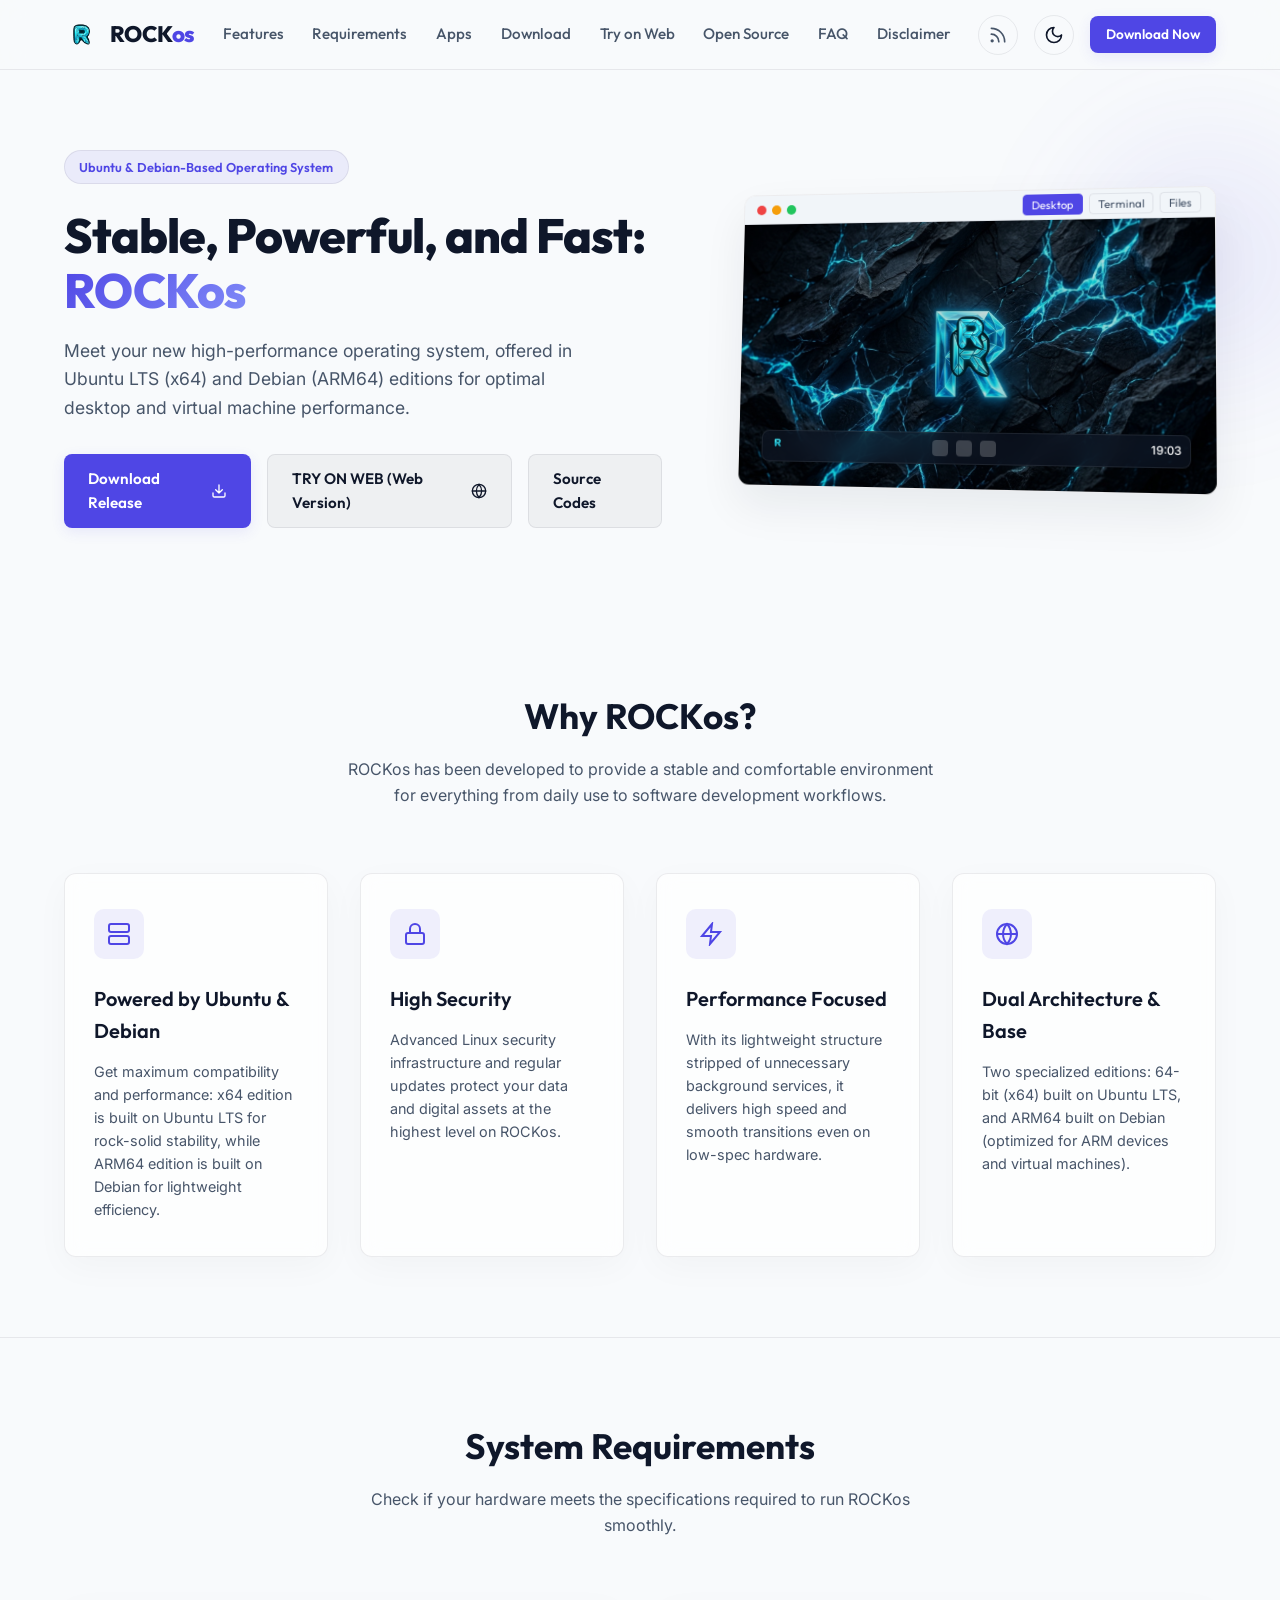
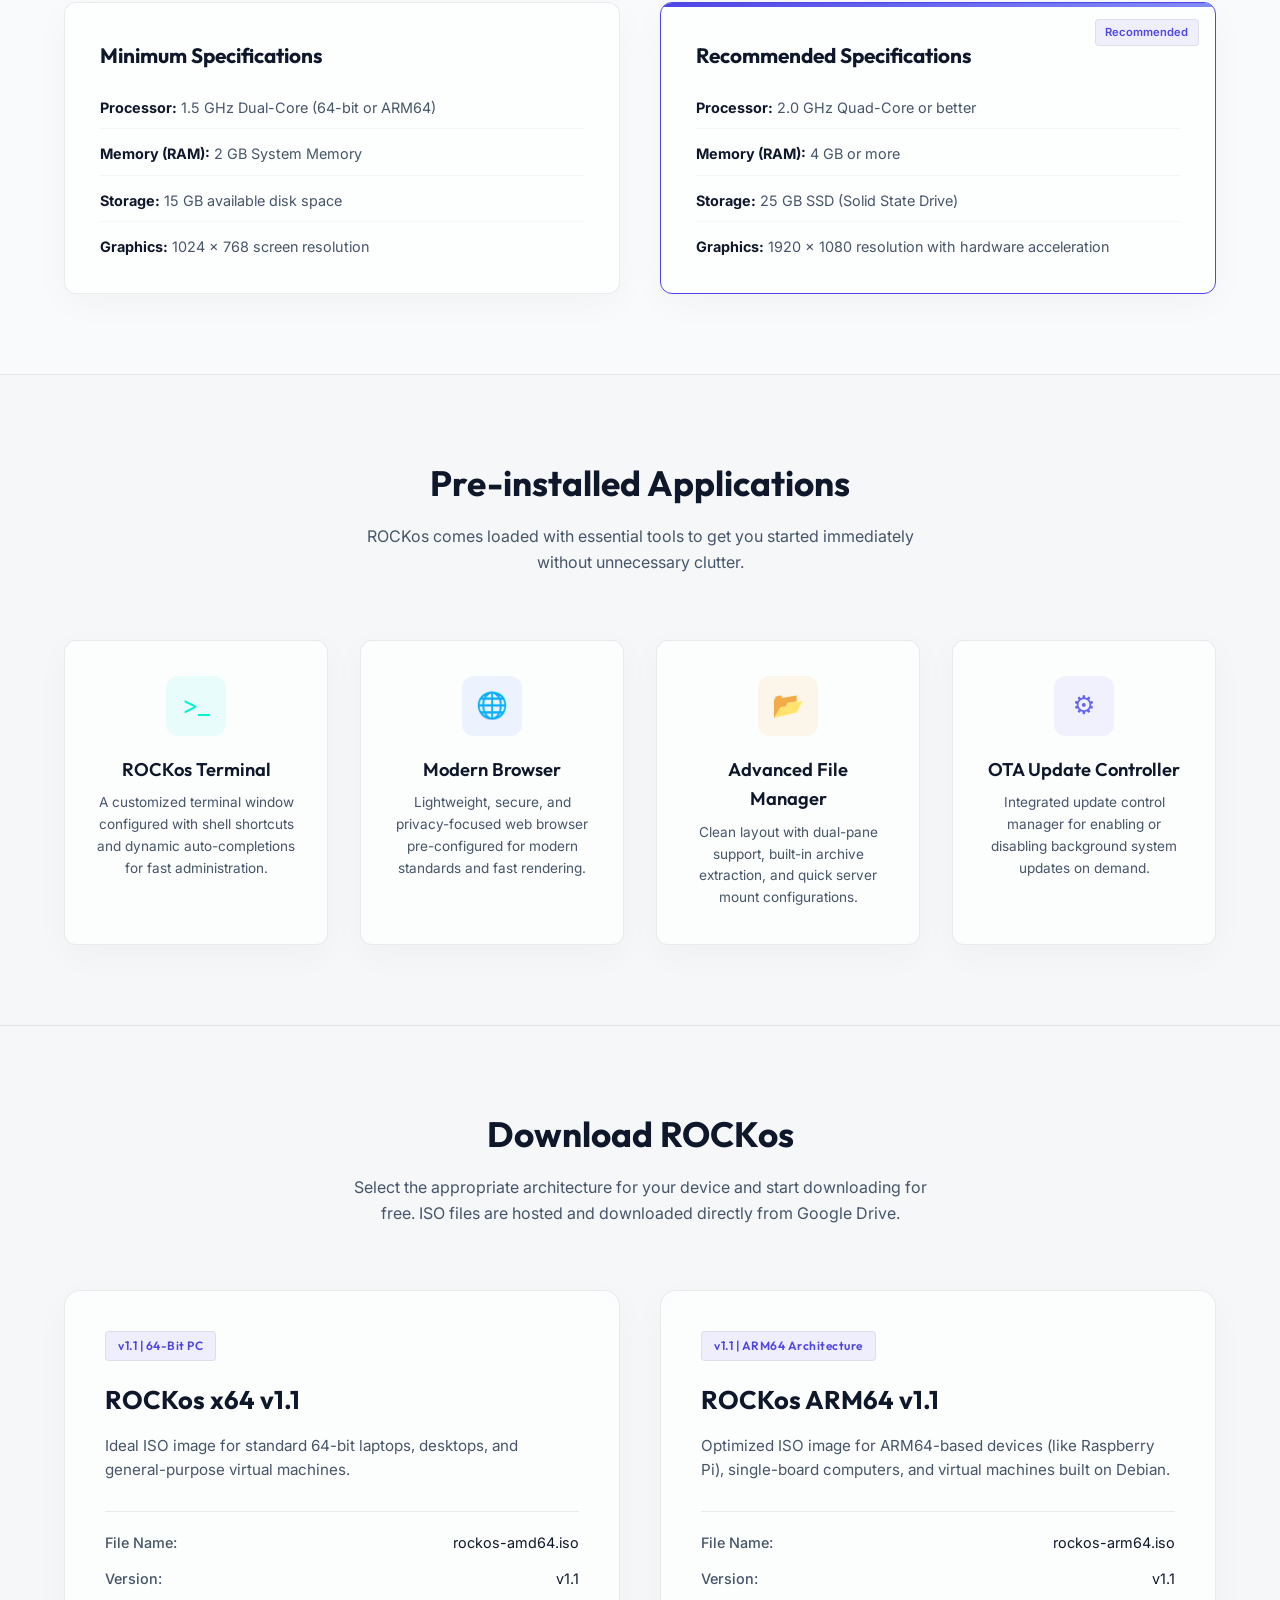
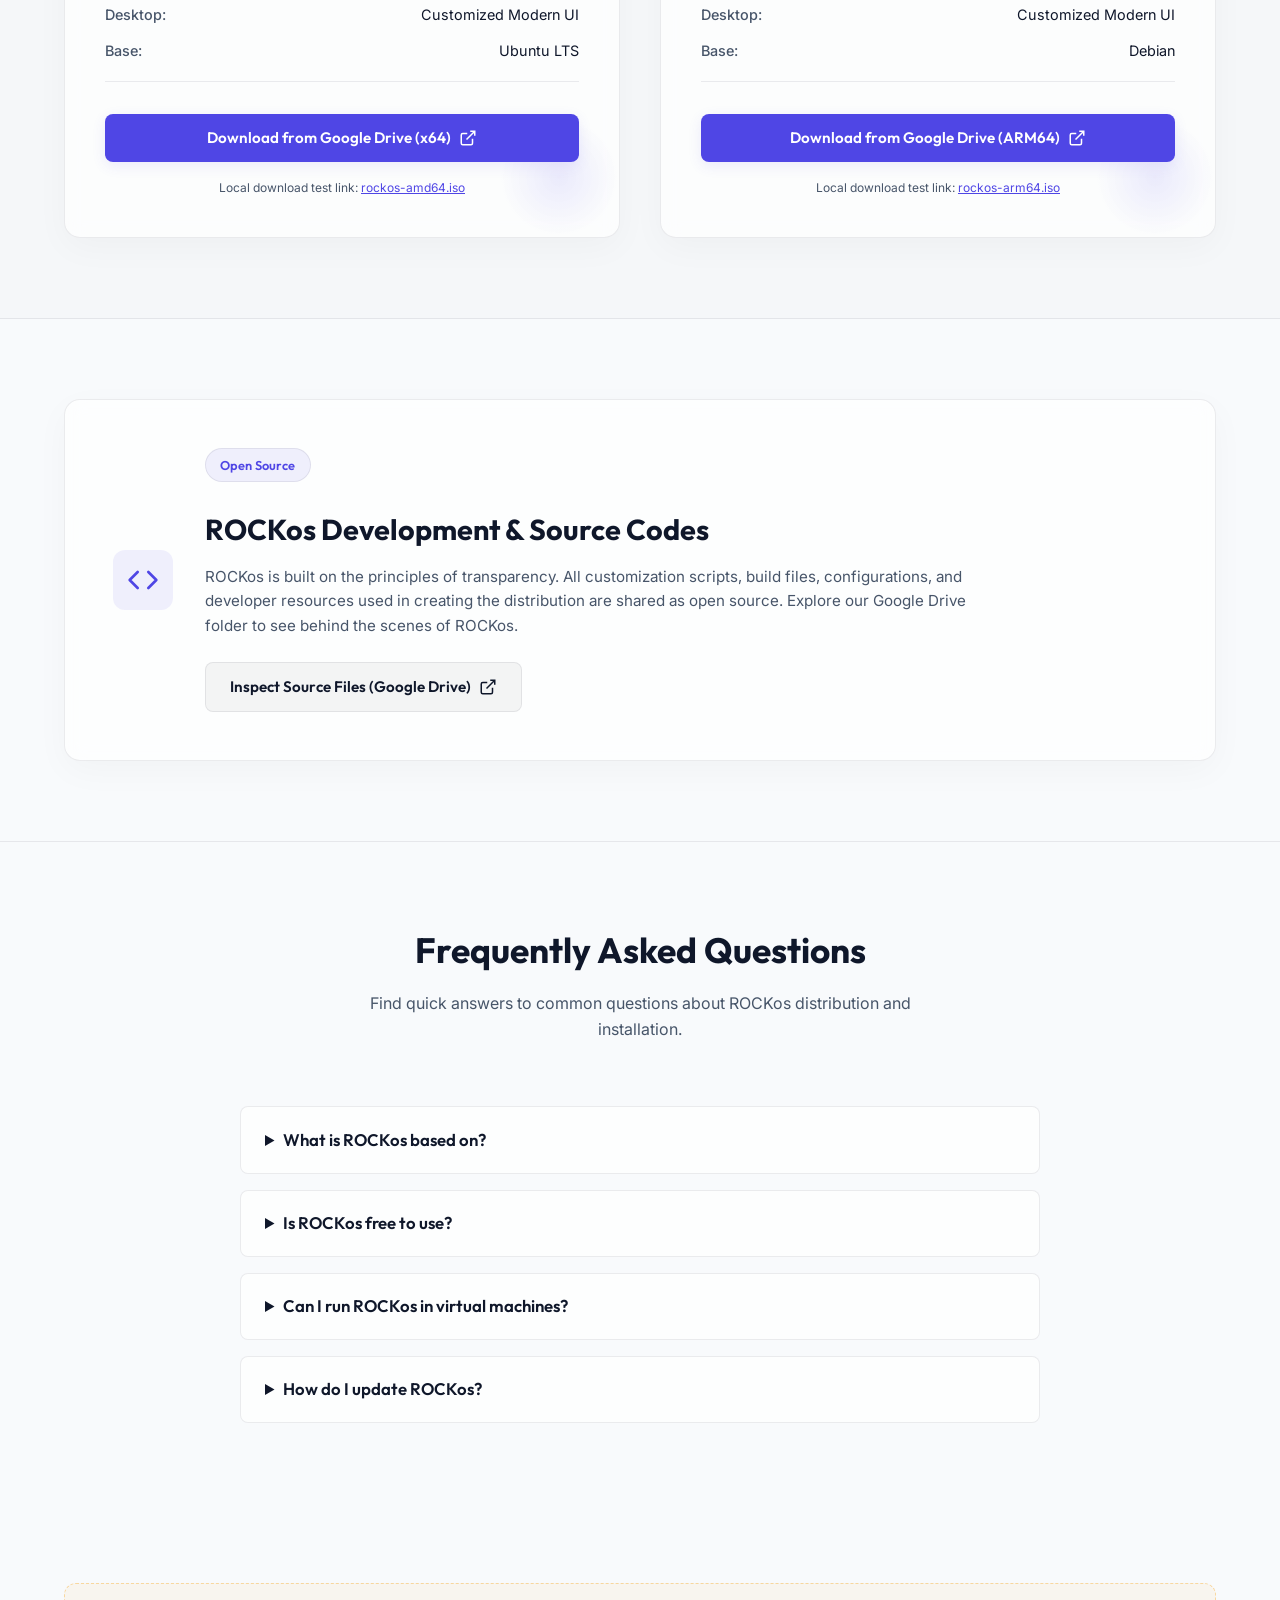
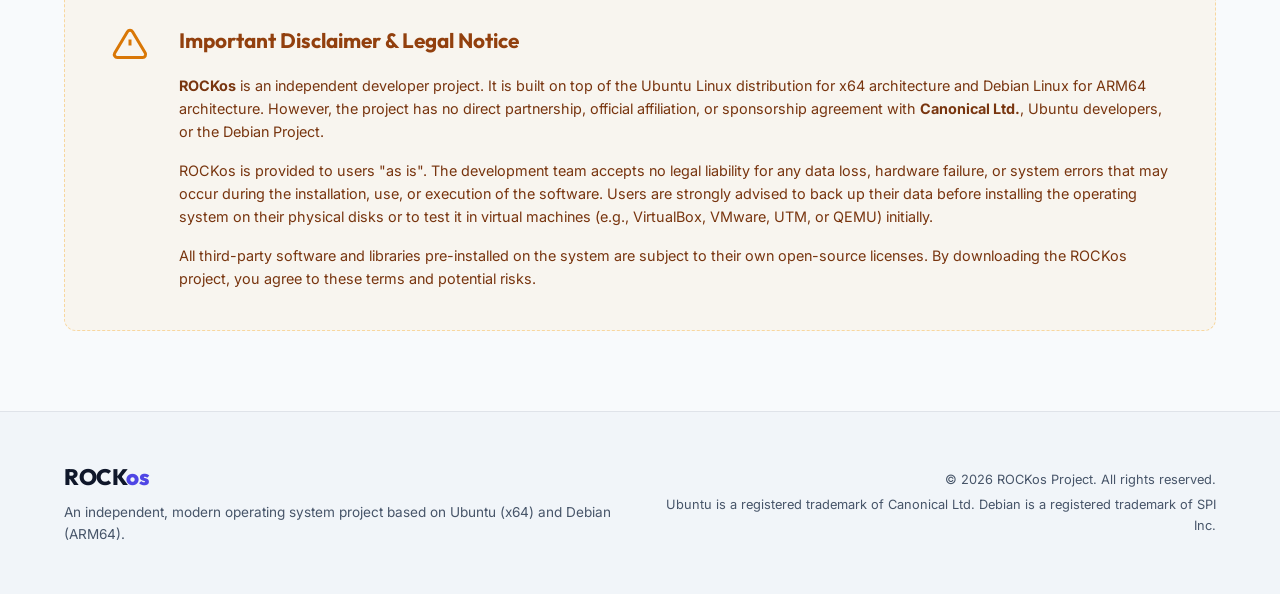
==== index.html @ 99af8926 "Add files via upload" ====
<!DOCTYPE html>
<html lang="en">
<head>
    <meta charset="UTF-8">
    <meta name="viewport" content="width=device-width, initial-scale=1.0">
    <title>ROCKos - Next Generation Ubuntu-Based Operating System</title>
    
    <!-- SEO Meta Tags -->
    <meta name="description" content="ROCKos is a next-generation modern operating system based on Ubuntu, offering stability, speed, and dual-architecture (x64 & ARM64) support. Download and experience it today.">
    <meta name="keywords" content="ROCKos, operating system, linux, ubuntu, debian, x64, arm64, utm, download iso, download linux, open source">
    <meta name="author" content="ROCKos Team">
    
    <!-- Open Graph (Social Media Sharing) -->
    <meta property="og:title" content="ROCKos - Next Generation Ubuntu-Based Operating System">
    <meta property="og:description" content="Meet ROCKos, the next-generation Linux distribution with speed, stability, and dual-architecture support.">
    <meta property="og:image" content="logo.png">
    <meta property="og:type" content="website">

    <!-- Browser Theme & FOUC Prevention (Light/Dark Theme Preference) -->
    <meta name="color-scheme" content="light dark">
    <script>
        {
            // Load user's previously saved theme preference
            const savedTheme = localStorage.getItem("color-scheme");
            if (savedTheme === "light" || savedTheme === "dark") {
                document.querySelector('meta[name="color-scheme"]').content = savedTheme;
                document.documentElement.setAttribute('data-theme', savedTheme);
            }
        }
    </script>
    <link rel="alternate" type="application/rss+xml" title="ROCKos Updates Feed" href="feed.xml">

    <!-- Google Fonts -->
    <link rel="preconnect" href="https://fonts.googleapis.com">
    <link rel="preconnect" href="https://fonts.gstatic.com" crossorigin>
    <link href="https://fonts.googleapis.com/css2?family=Inter:wght@300;400;500;600;700&family=Outfit:wght@400;500;600;700;800&display=swap" rel="stylesheet">
    
    <!-- Our Custom CSS -->
    <link rel="stylesheet" href="style.css">
</head>
<body>

    <!-- Header / Navigation -->
    <header class="header">
        <div class="container header-container">
            <a href="#" class="logo-area" aria-label="ROCKos Home">
                <!-- CSS fallback text logo will be shown if logo.png is missing -->
                <div class="logo-fallback-wrapper">
                    <img src="logo.png" alt="ROCKos Logo" class="logo-img" onerror="this.style.display='none'; this.nextElementSibling.style.display='inline-block';">
                    <span class="logo-text-icon" style="display:none;">🪨</span>
                </div>
                <span class="logo-text">ROCK<span class="logo-accent">os</span></span>
            </a>
            
            <nav class="nav-menu" aria-label="Main Menu">
                <a href="#features" class="nav-link">Features</a>
                <a href="#requirements" class="nav-link">Requirements</a>
                <a href="#apps" class="nav-link">Apps</a>
                <a href="#download" class="nav-link">Download</a>
                <a href="https://rockosweb.vercel.app" target="_blank" rel="noopener" class="nav-link">Try on Web</a>
                <a href="#open-source" class="nav-link">Open Source</a>
                <a href="#faq" class="nav-link">FAQ</a>
                <a href="#disclaimer" class="nav-link">Disclaimer</a>
            </nav>

            <div class="header-actions">
                <a href="feed.xml" target="_blank" class="rss-link-btn" title="RSS Feed" aria-label="ROCKos RSS Updates Feed">
                    <svg viewBox="0 0 24 24" fill="none" stroke="currentColor" stroke-width="2" stroke-linecap="round" stroke-linejoin="round">
                        <path d="M4 11a9 9 0 0 1 9 9"></path>
                        <path d="M4 4a16 16 0 0 1 16 16"></path>
                        <circle cx="5" cy="19" r="1"></circle>
                    </svg>
                </a>
                <button id="theme-toggle" class="theme-toggle-btn" aria-label="Toggle Theme" title="Light/Dark Theme">
                    <!-- Sun Icon (Visible in Dark Mode, represents transition to Light Mode) -->
                    <svg class="sun-icon" viewBox="0 0 24 24" fill="none" stroke="currentColor" stroke-width="2" stroke-linecap="round" stroke-linejoin="round">
                        <circle cx="12" cy="12" r="4"></circle>
                        <path d="M12 2v2M12 20v2M4.93 4.93l1.41 1.41M17.66 17.66l1.41 1.41M2 12h2M20 12h2M6.34 17.66l-1.41 1.41M19.07 4.93l-1.41 1.41"></path>
                    </svg>
                    <!-- Moon Icon (Visible in Light Mode, represents transition to Dark Mode) -->
                    <svg class="moon-icon" viewBox="0 0 24 24" fill="none" stroke="currentColor" stroke-width="2" stroke-linecap="round" stroke-linejoin="round">
                        <path d="M12 3a6 6 0 0 0 9 9 9 9 0 1 1-9-9Z"></path>
                    </svg>
                </button>
                <a href="#download" class="btn btn-primary btn-sm nav-cta">Download Now</a>
            </div>
        </div>
    </header>

    <!-- Hero Section -->
    <main>
        <section class="hero-section">
            <div class="container hero-container">
                <div class="hero-content">
                    <div class="badge">Ubuntu &amp; Debian-Based Operating System</div>
                    <h1 class="hero-title">Stable, Powerful, and Fast: <span class="text-glow">ROCKos</span></h1>
                    <p class="hero-subtitle">Meet your new high-performance operating system, offered in Ubuntu LTS (x64) and Debian (ARM64) editions for optimal desktop and virtual machine performance.</p>
                    
                    <div class="hero-ctas">
                        <a href="#download" class="btn btn-primary">
                            <span>Download Release</span>
                            <svg class="btn-icon" viewBox="0 0 24 24" fill="none" stroke="currentColor" stroke-width="2" stroke-linecap="round" stroke-linejoin="round">
                                <path d="M21 15v4a2 2 0 0 1-2 2H5a2 2 0 0 1-2-2v-4M7 10l5 5 5-5M12 15V3"/>
                            </svg>
                        </a>
                        <a href="https://rockosweb.vercel.app" target="_blank" rel="noopener" class="btn btn-secondary">
                            <span>TRY ON WEB (Web Version)</span>
                            <svg class="btn-icon" viewBox="0 0 24 24" fill="none" stroke="currentColor" stroke-width="2" stroke-linecap="round" stroke-linejoin="round">
                                <circle cx="12" cy="12" r="10"></circle>
                                <line x1="2" y1="12" x2="22" y2="12"></line>
                                <path d="M12 2a15.3 15.3 0 0 1 4 10 15.3 15.3 0 0 1-4 10 15.3 15.3 0 0 1-4-10 15.3 15.3 0 0 1 4-10z"></path>
                            </svg>
                        </a>
                        <a href="#open-source" class="btn btn-secondary">Source Codes</a>
                    </div>
                </div>
                
                <!-- Desktop Interface Simulation / Interactive Tour -->
                <div class="hero-preview">
                    <div class="desktop-mockup">
                        <div class="mockup-header">
                            <span class="dot red"></span>
                            <span class="dot yellow"></span>
                            <span class="dot green"></span>
                            <div class="mockup-tabs">
                                <button class="mockup-tab-btn active" data-tab="desktop">Desktop</button>
                                <button class="mockup-tab-btn" data-tab="terminal">Terminal</button>
                                <button class="mockup-tab-btn" data-tab="files">Files</button>
                            </div>
                        </div>
                        <!-- CSS fallback gradient background will be used if images are missing -->
                        <div class="mockup-body">
                            <!-- Tab 1: Desktop View -->
                            <div class="mockup-tab-content active" id="tab-desktop">
                                <div class="desktop-overlay">
                                    <div class="desktop-logo">
                                        <img src="logo.png" alt="ROCKos Center Logo" class="desktop-logo-img" onerror="this.style.display='none'; this.nextElementSibling.style.display='block';">
                                        <span class="desktop-logo-fallback" style="display:none; font-size: 2.5rem;">🪨</span>
                                    </div>
                                    <div class="desktop-bottom-bar">
                                        <div class="bar-menu-icon">
                                            <img src="logo.png" alt="Menu" onerror="this.style.display='none'; this.nextElementSibling.style.display='inline-block';">
                                            <span class="menu-icon-fallback" style="display:none; font-size: 0.8rem;">🪨</span>
                                        </div>
                                        <div class="bar-app-icons">
                                            <span class="app-icon terminal-icon-mock" title="Terminal"></span>
                                            <span class="app-icon files-icon-mock" title="Files"></span>
                                            <span class="app-icon browser-icon-mock" title="Browser"></span>
                                        </div>
                                        <div class="bar-status">
                                            <span class="time">19:03</span>
                                        </div>
                                    </div>
                                </div>
                            </div>
                            
                            <!-- Tab 2: Terminal View -->
                            <div class="mockup-tab-content" id="tab-terminal">
                                <div class="terminal-container">
                                    <div class="terminal-input-line"><span class="prompt">rockos@system:~$</span> <span class="typed-text">neofetch</span></div>
                                    <div class="terminal-output">
                                        <p><span style="color:#38bdf8">OS:</span> ROCKos 1.0 (x64 / ARM64)</p>
                                        <p><span style="color:#38bdf8">Kernel:</span> 6.8.0-generic</p>
                                        <p><span style="color:#38bdf8">Base:</span> Ubuntu LTS &amp; Debian</p>
                                        <p><span style="color:#38bdf8">Shell:</span> bash 5.2.21</p>
                                        <p>rockos@system:~$ <span class="cursor">_</span></p>
                                    </div>
                                </div>
                            </div>

                            <!-- Tab 3: File Manager View -->
                            <div class="mockup-tab-content" id="tab-files">
                                <div class="files-container">
                                    <div class="files-sidebar">
                                        <div class="sidebar-item active">🏠 Home</div>
                                        <div class="sidebar-item">📥 Downloads</div>
                                        <div class="sidebar-item">📄 Documents</div>
                                        <div class="sidebar-item">📁 Devices</div>
                                    </div>
                                    <div class="files-view">
                                        <div class="file-item">
                                            <span class="file-icon">📁</span>
                                            <span class="file-name">ROCKos</span>
                                        </div>
                                        <div class="file-item">
                                            <span class="file-icon">💾</span>
                                            <span class="file-name">rockos-amd64.iso</span>
                                        </div>
                                        <div class="file-item">
                                            <span class="file-icon">💾</span>
                                            <span class="file-name">rockos-arm64.iso</span>
                                        </div>
                                    </div>
                                </div>
                            </div>
                        </div>
                    </div>
                </div>
            </div>
        </section>

        <!-- Features Section -->
        <section id="features" class="features-section">
            <div class="container">
                <div class="section-header">
                    <h2 class="section-title">Why ROCKos?</h2>
                    <p class="section-description">ROCKos has been developed to provide a stable and comfortable environment for everything from daily use to software development workflows.</p>
                </div>
                
                <div class="features-grid">
                    <!-- Feature 1 -->
                    <div class="feature-card">
                        <div class="feature-icon-wrapper">
                            <svg class="feature-icon" viewBox="0 0 24 24" fill="none" stroke="currentColor" stroke-width="2">
                                <rect x="2" y="2" width="20" height="8" rx="2" ry="2"></rect>
                                <rect x="2" y="14" width="20" height="8" rx="2" ry="2"></rect>
                                <line x1="6" y1="6" x2="6.01" y2="6"></line>
                                <line x1="6" y1="18" x2="6.01" y2="18"></line>
                            </svg>
                        </div>
                        <h3 class="feature-card-title">Powered by Ubuntu &amp; Debian</h3>
                        <p class="feature-card-text">Get maximum compatibility and performance: x64 edition is built on Ubuntu LTS for rock-solid stability, while ARM64 edition is built on Debian for lightweight efficiency.</p>
                    </div>

                    <!-- Feature 2 -->
                    <div class="feature-card">
                        <div class="feature-icon-wrapper">
                            <svg class="feature-icon" viewBox="0 0 24 24" fill="none" stroke="currentColor" stroke-width="2">
                                <rect x="3" y="11" width="18" height="11" rx="2" ry="2"></rect>
                                <path d="M7 11V7a5 5 0 0 1 10 0v4"></path>
                            </svg>
                        </div>
                        <h3 class="feature-card-title">High Security</h3>
                        <p class="feature-card-text">Advanced Linux security infrastructure and regular updates protect your data and digital assets at the highest level on ROCKos.</p>
                    </div>

                    <!-- Feature 3 -->
                    <div class="feature-card">
                        <div class="feature-icon-wrapper">
                            <svg class="feature-icon" viewBox="0 0 24 24" fill="none" stroke="currentColor" stroke-width="2">
                                <polygon points="13 2 3 14 12 14 11 22 21 10 12 10 13 2"></polygon>
                            </svg>
                        </div>
                        <h3 class="feature-card-title">Performance Focused</h3>
                        <p class="feature-card-text">With its lightweight structure stripped of unnecessary background services, it delivers high speed and smooth transitions even on low-spec hardware.</p>
                    </div>

                    <!-- Feature 4 -->
                    <div class="feature-card">
                        <div class="feature-icon-wrapper">
                            <svg class="feature-icon" viewBox="0 0 24 24" fill="none" stroke="currentColor" stroke-width="2">
                                <path d="M12 22c5.523 0 10-4.477 10-10S17.523 2 12 2 2 6.477 2 12s4.477 10 10 10z"/>
                                <path d="M12 2a15.3 15.3 0 0 1 4 10 15.3 15.3 0 0 1-4 10 15.3 15.3 0 0 1-4-10 15.3 15.3 0 0 1 4-10z"/>
                                <path d="M2 12h20"/>
                            </svg>
                        </div>
                        <h3 class="feature-card-title">Dual Architecture &amp; Base</h3>
                        <p class="feature-card-text">Two specialized editions: 64-bit (x64) built on Ubuntu LTS, and ARM64 built on Debian (optimized for ARM devices and virtual machines).</p>
                    </div>
                </div>
            </div>
        </section>

        <!-- System Requirements Section -->
        <section id="requirements" class="requirements-section">
            <div class="container">
                <div class="section-header">
                    <h2 class="section-title">System Requirements</h2>
                    <p class="section-description">Check if your hardware meets the specifications required to run ROCKos smoothly.</p>
                </div>
                <div class="requirements-grid">
                    <!-- Minimum specs -->
                    <div class="requirements-card">
                        <h3>Minimum Specifications</h3>
                        <ul class="specs-list">
                            <li><strong>Processor:</strong> 1.5 GHz Dual-Core (64-bit or ARM64)</li>
                            <li><strong>Memory (RAM):</strong> 2 GB System Memory</li>
                            <li><strong>Storage:</strong> 15 GB available disk space</li>
                            <li><strong>Graphics:</strong> 1024 x 768 screen resolution</li>
                        </ul>
                    </div>
                    <!-- Recommended specs -->
                    <div class="requirements-card recommended">
                        <div class="rec-badge">Recommended</div>
                        <h3>Recommended Specifications</h3>
                        <ul class="specs-list">
                            <li><strong>Processor:</strong> 2.0 GHz Quad-Core or better</li>
                            <li><strong>Memory (RAM):</strong> 4 GB or more</li>
                            <li><strong>Storage:</strong> 25 GB SSD (Solid State Drive)</li>
                            <li><strong>Graphics:</strong> 1920 x 1080 resolution with hardware acceleration</li>
                        </ul>
                    </div>
                </div>
            </div>
        </section>

        <!-- Pre-installed Apps Section -->
        <section id="apps" class="apps-section">
            <div class="container">
                <div class="section-header">
                    <h2 class="section-title">Pre-installed Applications</h2>
                    <p class="section-description">ROCKos comes loaded with essential tools to get you started immediately without unnecessary clutter.</p>
                </div>
                <div class="apps-grid">
                    <!-- App 1 -->
                    <div class="app-showcase-card">
                        <div class="app-icon-box terminal-theme">
                            <span>&gt;_</span>
                        </div>
                        <h4>ROCKos Terminal</h4>
                        <p>A customized terminal window configured with shell shortcuts and dynamic auto-completions for fast administration.</p>
                    </div>
                    <!-- App 2 -->
                    <div class="app-showcase-card">
                        <div class="app-icon-box browser-theme">
                            <span>🌐</span>
                        </div>
                        <h4>Modern Browser</h4>
                        <p>Lightweight, secure, and privacy-focused web browser pre-configured for modern standards and fast rendering.</p>
                    </div>
                    <!-- App 3 -->
                    <div class="app-showcase-card">
                        <div class="app-icon-box files-theme">
                            <span>📂</span>
                        </div>
                        <h4>Advanced File Manager</h4>
                        <p>Clean layout with dual-pane support, built-in archive extraction, and quick server mount configurations.</p>
                    </div>
                    <!-- App 4 -->
                    <div class="app-showcase-card">
                        <div class="app-icon-box ota-theme">
                            <span>⚙️</span>
                        </div>
                        <h4>OTA Update Controller</h4>
                        <p>Integrated update control manager for enabling or disabling background system updates on demand.</p>
                    </div>
                </div>
            </div>
        </section>

        <!-- Download Section -->
        <section id="download" class="download-section">
            <div class="container">
                <div class="section-header">
                    <h2 class="section-title">Download ROCKos</h2>
                    <p class="section-description">Select the appropriate architecture for your device and start downloading for free. ISO files are hosted and downloaded directly from Google Drive.</p>
                </div>

                
                <div class="download-grid">
                    <!-- x64 Release -->
                    <div class="download-card">
                        <div class="card-badge">v1.1 | 64-Bit PC</div>
                        <h3 class="download-card-title">ROCKos x64 v1.1</h3>
                        <p class="download-card-desc">Ideal ISO image for standard 64-bit laptops, desktops, and general-purpose virtual machines.</p>
                        
                        <ul class="download-details">
                            <li><strong>File Name:</strong> rockos-amd64.iso</li>
                            <li><strong>Version:</strong> v1.1</li>
                            <li><strong>Desktop:</strong> Customized Modern UI</li>
                            <li><strong>Base:</strong> Ubuntu LTS</li>
                        </ul>
                        
                        <a href="https://drive.google.com/file/d/1uGnq3KFepUskLBF-klWSbXFAuNCrtUBH/view?usp=sharing" target="_blank" rel="noopener" class="btn btn-primary btn-block">
                            <span>Download from Google Drive (x64)</span>
                            <svg class="btn-icon" viewBox="0 0 24 24" fill="none" stroke="currentColor" stroke-width="2">
                                <path d="M18 13v6a2 2 0 0 1-2 2H5a2 2 0 0 1-2-2V8a2 2 0 0 1 2-2h6M15 3h6v6M10 14L21 3"/>
                            </svg>
                        </a>
                        <p class="download-hint">Local download test link: <a href="rockos-amd64.iso" class="local-link">rockos-amd64.iso</a></p>
                    </div>

                    <!-- ARM64 Release -->
                    <div class="download-card">
                        <div class="card-badge">v1.1 | ARM64 Architecture</div>
                        <h3 class="download-card-title">ROCKos ARM64 v1.1</h3>
                        <p class="download-card-desc">Optimized ISO image for ARM64-based devices (like Raspberry Pi), single-board computers, and virtual machines built on Debian.</p>
                        
                        <ul class="download-details">
                            <li><strong>File Name:</strong> rockos-arm64.iso</li>
                            <li><strong>Version:</strong> v1.1</li>
                            <li><strong>Desktop:</strong> Customized Modern UI</li>
                            <li><strong>Base:</strong> Debian</li>
                        </ul>
                        
                        <a href="https://drive.google.com/file/d/1FwUZk3X_4r8kxeF6Gbzltwc5OeZcFE5M/view?usp=sharing" target="_blank" rel="noopener" class="btn btn-primary btn-block">
                            <span>Download from Google Drive (ARM64)</span>
                            <svg class="btn-icon" viewBox="0 0 24 24" fill="none" stroke="currentColor" stroke-width="2">
                                <path d="M18 13v6a2 2 0 0 1-2 2H5a2 2 0 0 1-2-2V8a2 2 0 0 1 2-2h6M15 3h6v6M10 14L21 3"/>
                            </svg>
                        </a>
                        <p class="download-hint">Local download test link: <a href="rockos-arm64.iso" class="local-link">rockos-arm64.iso</a></p>
                    </div>
                </div>
            </div>
        </section>

        <!-- Open Source Section -->
        <section id="open-source" class="opensource-section">
            <div class="container">
                <div class="opensource-box">
                    <div class="opensource-icon-container">
                        <svg class="opensource-icon" viewBox="0 0 24 24" fill="none" stroke="currentColor" stroke-width="2" stroke-linecap="round" stroke-linejoin="round">
                            <path d="M16 18l6-6-6-6M8 6L2 12l6 6"></path>
                        </svg>
                    </div>
                    <div class="opensource-content">
                        <span class="badge">Open Source</span>
                        <h2>ROCKos Development & Source Codes</h2>
                        <p>ROCKos is built on the principles of transparency. All customization scripts, build files, configurations, and developer resources used in creating the distribution are shared as open source. Explore our Google Drive folder to see behind the scenes of ROCKos.</p>
                        <a href="https://drive.google.com/drive/folders/1wRJqG1ehxSXbhG_JVaGIWgtBuVnZ05zi?usp=drive_link" target="_blank" rel="noopener" class="btn btn-secondary">
                            <span>Inspect Source Files (Google Drive)</span>
                            <svg class="btn-icon" viewBox="0 0 24 24" fill="none" stroke="currentColor" stroke-width="2">
                                <path d="M18 13v6a2 2 0 0 1-2 2H5a2 2 0 0 1-2-2V8a2 2 0 0 1 2-2h6M15 3h6v6M10 14L21 3"/>
                            </svg>
                        </a>
                    </div>
                </div>
            </div>
        </section>

        <!-- FAQ Section -->
        <section id="faq" class="faq-section">
            <div class="container">
                <div class="section-header">
                    <h2 class="section-title">Frequently Asked Questions</h2>
                    <p class="section-description">Find quick answers to common questions about ROCKos distribution and installation.</p>
                </div>
                <div class="faq-accordion">
                    <details class="faq-item">
                        <summary class="faq-question">What is ROCKos based on?</summary>
                        <div class="faq-answer">
                            <p>ROCKos is based on the stable Ubuntu Long Term Support (LTS) release cycle. This ensures that you get maximum hardware compatibility, robust security updates, and access to the massive Ubuntu software repositories while enjoying a custom desktop experience.</p>
                        </div>
                    </details>
                    <details class="faq-item">
                        <summary class="faq-question">Is ROCKos free to use?</summary>
                        <div class="faq-answer">
                            <p>Yes, ROCKos is fully free and open-source. All configuration scripts, custom builds, and resources are publicly shared under open-source licenses.</p>
                        </div>
                    </details>
                    <details class="faq-item">
                        <summary class="faq-question">Can I run ROCKos in virtual machines?</summary>
                        <div class="faq-answer">
                            <p>Yes! ROCKos builds are specifically optimized to run in virtual machines (like UTM, VMware, or QEMU), providing a smooth and fast desktop experience.</p>
                        </div>
                    </details>
                    <details class="faq-item">
                        <summary class="faq-question">How do I update ROCKos?</summary>
                        <div class="faq-answer">
                            <p>ROCKos uses standard Linux package management. You can update your system anytime by opening your terminal and running <code>sudo apt update &amp;&amp; sudo apt upgrade</code>.</p>
                        </div>
                    </details>
                </div>
            </div>
        </section>

        <!-- Disclaimer Section -->
        <section id="disclaimer" class="disclaimer-section">
            <div class="container">
                <div class="disclaimer-box">
                    <div class="disclaimer-icon-container">
                        <svg class="disclaimer-icon" viewBox="0 0 24 24" fill="none" stroke="currentColor" stroke-width="2">
                            <path d="M10.29 3.86L1.82 18a2 2 0 0 0 1.71 3h16.94a2 2 0 0 0 1.71-3L13.71 3.86a2 2 0 0 0-3.42 0z"></path>
                            <line x1="12" y1="9" x2="12" y2="13"></line>
                            <line x1="12" y1="17" x2="12.01" y2="17"></line>
                        </svg>
                    </div>
                    <div class="disclaimer-content">
                        <h3>Important Disclaimer & Legal Notice</h3>
                        <p><strong>ROCKos</strong> is an independent developer project. It is built on top of the Ubuntu Linux distribution for x64 architecture and Debian Linux for ARM64 architecture. However, the project has no direct partnership, official affiliation, or sponsorship agreement with <strong>Canonical Ltd.</strong>, Ubuntu developers, or the Debian Project.</p>
                        <p>ROCKos is provided to users "as is". The development team accepts no legal liability for any data loss, hardware failure, or system errors that may occur during the installation, use, or execution of the software. Users are strongly advised to back up their data before installing the operating system on their physical disks or to test it in virtual machines (e.g., VirtualBox, VMware, UTM, or QEMU) initially.</p>
                        <p>All third-party software and libraries pre-installed on the system are subject to their own open-source licenses. By downloading the ROCKos project, you agree to these terms and potential risks.</p>
                    </div>
                </div>
            </div>
        </section>
    </main>

    <!-- Footer -->
    <footer class="footer">
        <div class="container footer-container">
            <div class="footer-brand">
                <span class="logo-text">ROCK<span class="logo-accent">os</span></span>
                <p>An independent, modern operating system project based on Ubuntu (x64) and Debian (ARM64).</p>
            </div>
            <div class="footer-links">
                <p>&copy; 2026 ROCKos Project. All rights reserved.</p>
                <p>Ubuntu is a registered trademark of Canonical Ltd. Debian is a registered trademark of SPI Inc.</p>
            </div>
        </div>
    </footer>

    <!-- JavaScript File -->
    <script src="app.js"></script>
</body>
</html>
---- style.css ----
@import url('https://fonts.googleapis.com/css2?family=Inter:wght@300;400;500;600;700&family=Outfit:wght@400;500;600;700;800&display=swap');

/* --- Modern Reset & Base --- */
:root {
    color-scheme: light dark;
    
    /* Font Tanımlamaları */
    --font-heading: 'Outfit', 'Inter', system-ui, -apple-system, sans-serif;
    --font-body: 'Inter', system-ui, -apple-system, sans-serif;

    /* AÇIK TEMA RENK DEĞİŞKENLERİ */
    --bg-light: #f8fafc;
    --bg-card-light: rgba(255, 255, 255, 0.7);
    --bg-card-hover-light: rgba(255, 255, 255, 0.95);
    --text-primary-light: #0f172a;
    --text-secondary-light: #475569;
    --border-light: rgba(15, 23, 42, 0.08);
    --shadow-light: 0 10px 35px rgba(15, 23, 42, 0.03);
    --shadow-hover-light: 0 20px 45px rgba(15, 23, 42, 0.07);
    --accent-light: #4f46e5; /* Indigo */
    --accent-glow-light: rgba(79, 70, 229, 0.1);
    --accent-hover-light: #4338ca;
    --badge-bg-light: rgba(79, 70, 229, 0.08);
    --badge-text-light: #4f46e5;
    --card-glow-light: rgba(79, 70, 229, 0.02);

    /* KOYU TEMA RENK DEĞİŞKENLERİ */
    --bg-dark: #070a13;
    --bg-card-dark: rgba(13, 20, 35, 0.5);
    --bg-card-hover-dark: rgba(18, 27, 47, 0.85);
    --text-primary-dark: #f8fafc;
    --text-secondary-dark: #94a3b8;
    --border-dark: rgba(255, 255, 255, 0.06);
    --shadow-dark: 0 10px 35px rgba(0, 0, 0, 0.3);
    --shadow-hover-dark: 0 20px 45px rgba(0, 0, 0, 0.5);
    --accent-dark: #6366f1; /* Neon Indigo */
    --accent-glow-dark: rgba(99, 102, 241, 0.3);
    --accent-hover-dark: #818cf8;
    --badge-bg-dark: rgba(99, 102, 241, 0.15);
    --badge-text-dark: #a5b4fc;
    --card-glow-dark: rgba(99, 102, 241, 0.05);

    /* Varsayılan Fallback Eşleşmeleri (prefers-color-scheme tabanlı) */
    --bg-color: var(--bg-light);
    --bg-card: var(--bg-card-light);
    --bg-card-hover: var(--bg-card-hover-light);
    --text-primary: var(--text-primary-light);
    --text-secondary: var(--text-secondary-light);
    --border-color: var(--border-light);
    --shadow: var(--shadow-light);
    --shadow-hover: var(--shadow-hover-light);
    --accent: var(--accent-light);
    --accent-glow: var(--accent-glow-light);
    --accent-hover: var(--accent-hover-light);
    --badge-bg: var(--badge-bg-light);
    --badge-text: var(--badge-text-light);
    --card-glow: var(--card-glow-light);
    
    --transition-speed: 0.3s;
}

/* Tarayıcı Tercihi Koyu Mod ise */
@media (prefers-color-scheme: dark) {
    :root {
        --bg-color: var(--bg-dark);
        --bg-card: var(--bg-card-dark);
        --bg-card-hover: var(--bg-card-hover-dark);
        --text-primary: var(--text-primary-dark);
        --text-secondary: var(--text-secondary-dark);
        --border-color: var(--border-dark);
        --shadow: var(--shadow-dark);
        --shadow-hover: var(--shadow-hover-dark);
        --accent: var(--accent-dark);
        --accent-glow: var(--accent-glow-dark);
        --accent-hover: var(--accent-hover-dark);
        --badge-bg: var(--badge-bg-dark);
        --badge-text: var(--badge-text-dark);
        --card-glow: var(--card-glow-dark);
    }
}

/* Tarayıcı light-dark() Desteğine Sahip ise */
@supports (color: light-dark(white, black)) {
    :root {
        --bg-color: light-dark(var(--bg-light), var(--bg-dark));
        --bg-card: light-dark(var(--bg-card-light), var(--bg-card-dark));
        --bg-card-hover: light-dark(var(--bg-card-hover-light), var(--bg-card-hover-dark));
        --text-primary: light-dark(var(--text-primary-light), var(--text-primary-dark));
        --text-secondary: light-dark(var(--text-secondary-light), var(--text-secondary-dark));
        --border-color: light-dark(var(--border-light), var(--border-dark));
        --shadow: light-dark(var(--shadow-light), var(--shadow-dark));
        --shadow-hover: light-dark(var(--shadow-hover-light), var(--shadow-hover-dark));
        --accent: light-dark(var(--accent-light), var(--accent-dark));
        --accent-glow: light-dark(var(--accent-glow-light), var(--accent-glow-dark));
        --accent-hover: light-dark(var(--accent-hover-light), var(--accent-hover-dark));
        --badge-bg: light-dark(var(--badge-bg-light), var(--badge-bg-dark));
        --badge-text: light-dark(var(--badge-text-light), var(--badge-text-dark));
        --card-glow: light-dark(var(--card-glow-light), var(--card-glow-dark));
    }
}

/* Kullanıcı Tarafından Elle Seçilen Arayüz override'ı */
html[data-theme="light"] {
    --bg-color: var(--bg-light);
    --bg-card: var(--bg-card-light);
    --bg-card-hover: var(--bg-card-hover-light);
    --text-primary: var(--text-primary-light);
    --text-secondary: var(--text-secondary-light);
    --border-color: var(--border-light);
    --shadow: var(--shadow-light);
    --shadow-hover: var(--shadow-hover-light);
    --accent: var(--accent-light);
    --accent-glow: var(--accent-glow-light);
    --accent-hover: var(--accent-hover-light);
    --badge-bg: var(--badge-bg-light);
    --badge-text: var(--badge-text-light);
    --card-glow: var(--card-glow-light);
}

html[data-theme="dark"] {
    --bg-color: var(--bg-dark);
    --bg-card: var(--bg-card-dark);
    --bg-card-hover: var(--bg-card-hover-dark);
    --text-primary: var(--text-primary-dark);
    --text-secondary: var(--text-secondary-dark);
    --border-color: var(--border-dark);
    --shadow: var(--shadow-dark);
    --shadow-hover: var(--shadow-hover-dark);
    --accent: var(--accent-dark);
    --accent-glow: var(--accent-glow-dark);
    --accent-hover: var(--accent-hover-dark);
    --badge-bg: var(--badge-bg-dark);
    --badge-text: var(--badge-text-dark);
    --card-glow: var(--card-glow-dark);
}

* {
    margin: 0;
    padding: 0;
    box-sizing: border-box;
}

html {
    scroll-behavior: smooth;
    accent-color: var(--accent);
}

body {
    font-family: var(--font-body);
    background-color: var(--bg-color);
    color: var(--text-primary);
    line-height: 1.6;
    overflow-x: hidden;
    transition: background-color var(--transition-speed) ease, color var(--transition-speed) ease, border-color var(--transition-speed) ease;
}

/* Custom Scrollbars */
:root {
    --color-scrollbar-track: light-dark(#f1f5f9, #0f172a);
    --color-scrollbar-thumb: light-dark(#cbd5e1, #334155);
    scrollbar-color: var(--color-scrollbar-thumb) var(--color-scrollbar-track);
}

/* --- Layout Elements --- */
.container {
    width: 100%;
    max-width: 1200px;
    margin: 0 auto;
    padding: 0 1.5rem;
}

/* --- Header / Nav --- */
.header {
    position: fixed;
    top: 0;
    left: 0;
    width: 100%;
    height: 70px;
    z-index: 1000;
    background-color: light-dark(rgba(248, 250, 252, 0.8), rgba(7, 10, 19, 0.75));
    backdrop-filter: blur(12px);
    border-bottom: 1px solid var(--border-color);
    transition: background-color var(--transition-speed) ease, border-color var(--transition-speed) ease;
}

.header-container {
    display: flex;
    align-items: center;
    justify-content: space-between;
    height: 100%;
}

.logo-area {
    display: flex;
    align-items: center;
    gap: 0.6rem;
    text-decoration: none;
    outline: none;
}

.logo-fallback-wrapper {
    display: flex;
    align-items: center;
}

.logo-img {
    height: 36px;
    width: auto;
}

.logo-text-icon {
    font-size: 1.6rem;
    margin-right: 0.5rem;
}

.logo-text {
    font-family: var(--font-heading);
    font-weight: 800;
    font-size: 1.4rem;
    color: var(--text-primary);
    letter-spacing: -0.5px;
}

.logo-accent {
    color: var(--accent);
}

.nav-menu {
    display: flex;
    align-items: center;
    gap: 1.8rem;
}

.nav-link {
    font-family: var(--font-heading);
    font-weight: 500;
    font-size: 0.95rem;
    color: var(--text-secondary);
    text-decoration: none;
    transition: color 0.2s ease;
}

.nav-link:hover {
    color: var(--accent);
}

.header-actions {
    display: flex;
    align-items: center;
    gap: 1rem;
}

.theme-toggle-btn {
    background: none;
    border: 1px solid var(--border-color);
    color: var(--text-primary);
    width: 40px;
    height: 40px;
    border-radius: 50%;
    cursor: pointer;
    display: flex;
    align-items: center;
    justify-content: center;
    transition: background-color 0.2s, border-color 0.2s, transform 0.2s;
    outline: none;
}

.theme-toggle-btn:hover {
    background-color: light-dark(rgba(0,0,0,0.03), rgba(255,255,255,0.05));
    border-color: var(--accent);
}

.theme-toggle-btn:active {
    transform: scale(0.95);
}

.theme-toggle-btn svg {
    width: 20px;
    height: 20px;
    transition: transform var(--transition-speed) cubic-bezier(0.4, 0, 0.2, 1);
}

/* Tema durumuna göre ikon gizle/göster */
/* Koyu temada güneşi göster, ayı gizle */
html[data-theme="dark"] .sun-icon { display: block; transform: rotate(45deg); }
html[data-theme="dark"] .moon-icon { display: none; }

/* Açık temada ayı göster, güneşi gizle */
html[data-theme="light"] .sun-icon { display: none; }
html[data-theme="light"] .moon-icon { display: block; }

/* Sistem tercihi (data-theme yokken) */
@media (prefers-color-scheme: dark) {
    :root:not([data-theme="light"]) .sun-icon { display: block; }
    :root:not([data-theme="light"]) .moon-icon { display: none; }
}
@media (prefers-color-scheme: light) {
    :root:not([data-theme="dark"]) .sun-icon { display: none; }
    :root:not([data-theme="dark"]) .moon-icon { display: block; }
}

/* --- Buttons --- */
.btn {
    display: inline-flex;
    align-items: center;
    justify-content: center;
    gap: 0.5rem;
    font-family: var(--font-heading);
    font-weight: 600;
    font-size: 0.95rem;
    padding: 0.75rem 1.5rem;
    border-radius: 8px;
    border: none;
    cursor: pointer;
    text-decoration: none;
    transition: all 0.2s ease;
    outline: none;
}

.btn-primary {
    background-color: var(--accent);
    color: #fff;
    box-shadow: 0 4px 14px var(--accent-glow);
}

.btn-primary:hover:not(:disabled) {
    background-color: var(--accent-hover);
    transform: translateY(-2px);
    box-shadow: 0 6px 20px var(--accent-glow);
}

.btn-secondary {
    background-color: light-dark(rgba(0,0,0,0.04), rgba(255,255,255,0.04));
    color: var(--text-primary);
    border: 1px solid var(--border-color);
}

.btn-secondary:hover:not(:disabled) {
    background-color: light-dark(rgba(0,0,0,0.08), rgba(255,255,255,0.08));
    border-color: var(--accent);
    transform: translateY(-2px);
}

.btn-sm {
    padding: 0.5rem 1rem;
    font-size: 0.85rem;
}

.btn-block {
    width: 100%;
}

.btn-icon {
    width: 18px;
    height: 18px;
}

/* --- Hero Section --- */
.hero-section {
    padding-top: 150px;
    padding-bottom: 80px;
    position: relative;
    overflow: hidden;
}

/* Dekoratif Background Blur Balonları */
.hero-section::before {
    content: '';
    position: absolute;
    top: 10%;
    right: -10%;
    width: 400px;
    height: 400px;
    background: radial-gradient(circle, var(--accent-glow) 0%, transparent 70%);
    z-index: -1;
    filter: blur(40px);
    pointer-events: none;
}

.hero-container {
    display: grid;
    grid-template-columns: 1.1fr 0.9fr;
    gap: 4rem;
    align-items: center;
}

.hero-content {
    display: flex;
    flex-direction: column;
    align-items: flex-start;
}

.badge {
    background-color: var(--badge-bg);
    color: var(--badge-text);
    padding: 0.35rem 0.9rem;
    border-radius: 50px;
    font-family: var(--font-heading);
    font-weight: 600;
    font-size: 0.8rem;
    margin-bottom: 1.5rem;
    display: inline-block;
    border: 1px solid var(--border-color);
}

.hero-title {
    font-family: var(--font-heading);
    font-size: 3rem;
    font-weight: 800;
    line-height: 1.15;
    letter-spacing: -1px;
    margin-bottom: 1.2rem;
}

.text-glow {
    background: linear-gradient(135deg, var(--accent) 0%, #818cf8 100%);
    -webkit-background-clip: text;
    -webkit-text-fill-color: transparent;
    position: relative;
}

.hero-subtitle {
    font-size: 1.1rem;
    color: var(--text-secondary);
    margin-bottom: 2rem;
    max-width: 540px;
}

.hero-ctas {
    display: flex;
    gap: 1rem;
}

/* Mockup Önizleme */
.hero-preview {
    display: flex;
    justify-content: center;
    perspective: 1000px;
}

.desktop-mockup {
    width: 100%;
    max-width: 480px;
    aspect-ratio: 16/10;
    border-radius: 12px;
    border: 1px solid var(--border-color);
    background-color: light-dark(#fff, #0a0e17);
    box-shadow: var(--shadow-hover);
    overflow: hidden;
    transform: rotateY(-8deg) rotateX(4deg);
    transition: transform 0.5s ease;
    animation: floatAnimation 6s ease-in-out infinite;
}

.desktop-mockup:hover {
    transform: rotateY(-2deg) rotateX(1deg) scale(1.02);
}

@keyframes floatAnimation {
    0%, 100% { transform: rotateY(-8deg) rotateX(4deg) translateY(0); }
    50% { transform: rotateY(-8deg) rotateX(4deg) translateY(-12px); }
}

.mockup-header {
    height: 30px;
    background-color: light-dark(#f1f5f9, #0f172a);
    display: flex;
    align-items: center;
    padding: 0 0.8rem;
    gap: 6px;
    border-bottom: 1px solid var(--border-color);
}

.dot {
    width: 10px;
    height: 10px;
    border-radius: 50%;
    display: inline-block;
}

.dot.red { background-color: #ef4444; }
.dot.yellow { background-color: #f59e0b; }
.dot.green { background-color: #22c55e; }

.mockup-title {
    font-size: 0.75rem;
    color: var(--text-secondary);
    margin-left: auto;
    margin-right: auto;
    font-family: var(--font-heading);
}

.mockup-body {
    flex-grow: 1;
    height: calc(100% - 30px);
    background-image: url('wallpaper.jpg'), linear-gradient(135deg, #1e1b4b 0%, #080c14 100%);
    background-size: cover;
    background-position: center;
    position: relative;
}

.desktop-overlay {
    position: absolute;
    top: 0;
    left: 0;
    width: 100%;
    height: 100%;
    background-color: rgba(0,0,0,0.15);
    display: flex;
    flex-direction: column;
    justify-content: space-between;
    align-items: center;
    padding: 1.5rem;
}

.desktop-logo {
    margin-top: auto;
    margin-bottom: auto;
    animation: logoPulse 4s ease-in-out infinite;
}

@keyframes logoPulse {
    0%, 100% { transform: scale(1); filter: drop-shadow(0 0 0px transparent); }
    50% { transform: scale(1.05); filter: drop-shadow(0 0 15px rgba(255, 255, 255, 0.4)); }
}

.desktop-logo-img {
    height: 60px;
    width: auto;
}

.desktop-logo-fallback {
    color: #fff;
    filter: drop-shadow(0 0 10px rgba(99, 102, 241, 0.5));
}

.desktop-bottom-bar {
    width: 100%;
    height: 32px;
    background-color: rgba(13, 20, 35, 0.7);
    backdrop-filter: blur(10px);
    border: 1px solid rgba(255, 255, 255, 0.08);
    border-radius: 8px;
    display: flex;
    align-items: center;
    justify-content: space-between;
    padding: 0 0.5rem;
}

.bar-menu-icon img {
    height: 16px;
    width: auto;
    cursor: pointer;
}

.bar-app-icons {
    display: flex;
    gap: 8px;
}

.app-icon {
    width: 16px;
    height: 16px;
    border-radius: 4px;
    background-color: rgba(255,255,255,0.2);
    cursor: pointer;
}

.app-icon.terminal { background-color: #3b82f6; }
.app-icon.files { background-color: #f59e0b; }
.app-icon.browser { background-color: #10b981; }

.bar-status {
    font-size: 0.7rem;
    color: #fff;
    font-weight: 500;
}

/* --- Features Section --- */
.features-section {
    padding: 80px 0;
    position: relative;
}

.section-header {
    text-align: center;
    margin-bottom: 4rem;
}

.section-title {
    font-family: var(--font-heading);
    font-size: 2.2rem;
    font-weight: 700;
    margin-bottom: 0.8rem;
}

.section-description {
    color: var(--text-secondary);
    max-width: 600px;
    margin: 0 auto;
}

.features-grid {
    display: grid;
    grid-template-columns: repeat(auto-fit, minmax(260px, 1fr));
    gap: 2rem;
}

.feature-card {
    background-color: var(--bg-card);
    border: 1px solid var(--border-color);
    border-radius: 12px;
    padding: 2.2rem 1.8rem;
    box-shadow: var(--shadow);
    transition: transform 0.3s ease, box-shadow 0.3s ease, background-color 0.3s;
    backdrop-filter: blur(10px);
}

.feature-card:hover {
    transform: translateY(-5px);
    box-shadow: var(--shadow-hover);
    background-color: var(--bg-card-hover);
    border-color: var(--accent);
}

.feature-icon-wrapper {
    background-color: var(--badge-bg);
    color: var(--accent);
    width: 50px;
    height: 50px;
    border-radius: 10px;
    display: flex;
    align-items: center;
    justify-content: center;
    margin-bottom: 1.5rem;
}

.feature-icon {
    width: 24px;
    height: 24px;
}

.feature-card-title {
    font-family: var(--font-heading);
    font-size: 1.25rem;
    font-weight: 600;
    margin-bottom: 0.8rem;
}

.feature-card-text {
    font-size: 0.9rem;
    color: var(--text-secondary);
}

/* --- Download Section --- */
.download-section {
    padding: 80px 0;
    background-color: light-dark(rgba(0,0,0,0.01), rgba(255,255,255,0.01));
    border-top: 1px solid var(--border-color);
    border-bottom: 1px solid var(--border-color);
}

.download-grid {
    display: grid;
    grid-template-columns: repeat(auto-fit, minmax(340px, 1fr));
    gap: 2.5rem;
    margin-top: 3rem;
}

.download-card {
    background-color: var(--bg-card);
    border: 1px solid var(--border-color);
    border-radius: 16px;
    padding: 2.5rem;
    box-shadow: var(--shadow);
    display: flex;
    flex-direction: column;
    align-items: flex-start;
    position: relative;
    overflow: hidden;
    backdrop-filter: blur(10px);
    transition: border-color 0.3s, box-shadow 0.3s, background-color 0.3s;
}

.download-card:hover {
    border-color: var(--accent);
    box-shadow: var(--shadow-hover);
    background-color: var(--bg-card-hover);
}

.download-card::after {
    content: '';
    position: absolute;
    bottom: 0;
    right: 0;
    width: 120px;
    height: 120px;
    background: radial-gradient(circle, var(--accent-glow) 0%, transparent 70%);
    pointer-events: none;
    z-index: 1;
}

.card-badge {
    font-family: var(--font-heading);
    font-size: 0.75rem;
    font-weight: 600;
    letter-spacing: 0.5px;
    background-color: var(--badge-bg);
    color: var(--badge-text);
    padding: 0.25rem 0.75rem;
    border-radius: 4px;
    margin-bottom: 1.2rem;
    border: 1px solid var(--border-color);
}

.download-card-title {
    font-family: var(--font-heading);
    font-size: 1.6rem;
    font-weight: 700;
    margin-bottom: 0.8rem;
}

.download-card-desc {
    font-size: 0.95rem;
    color: var(--text-secondary);
    margin-bottom: 1.8rem;
}

.download-details {
    list-style: none;
    width: 100%;
    margin-bottom: 2rem;
    display: flex;
    flex-direction: column;
    gap: 0.8rem;
    border-top: 1px solid var(--border-color);
    border-bottom: 1px solid var(--border-color);
    padding: 1.2rem 0;
}

.download-details li {
    font-size: 0.9rem;
    display: flex;
    justify-content: space-between;
}

.download-details strong {
    font-weight: 500;
    color: var(--text-secondary);
}

.download-hint {
    margin-top: 1rem;
    font-size: 0.75rem;
    color: var(--text-secondary);
    text-align: center;
    width: 100%;
}

.local-link {
    color: var(--accent);
    text-decoration: underline;
}

/* --- Opensource (Açık Kaynak) Section --- */
.opensource-section {
    padding: 80px 0;
}

.opensource-box {
    background-color: var(--bg-card);
    border: 1px solid var(--border-color);
    border-radius: 16px;
    padding: 3rem;
    box-shadow: var(--shadow);
    display: grid;
    grid-template-columns: 60px 1fr;
    gap: 2rem;
    align-items: center;
    backdrop-filter: blur(10px);
    transition: border-color 0.3s, box-shadow 0.3s, background-color 0.3s;
}

.opensource-box:hover {
    border-color: var(--accent);
    box-shadow: var(--shadow-hover);
    background-color: var(--bg-card-hover);
}

.opensource-icon-container {
    background-color: var(--badge-bg);
    color: var(--accent);
    width: 60px;
    height: 60px;
    border-radius: 12px;
    display: flex;
    align-items: center;
    justify-content: center;
}

.opensource-icon {
    width: 32px;
    height: 32px;
}

.opensource-content h2 {
    font-family: var(--font-heading);
    font-size: 1.8rem;
    font-weight: 700;
    margin-bottom: 0.8rem;
}

.opensource-content p {
    color: var(--text-secondary);
    margin-bottom: 1.5rem;
    max-width: 800px;
    font-size: 0.95rem;
}

/* --- Disclaimer Section --- */
.disclaimer-section {
    padding: 80px 0;
}

.disclaimer-box {
    background-color: light-dark(rgba(245, 158, 11, 0.05), rgba(245, 158, 11, 0.08));
    border: 1px dashed rgba(245, 158, 11, 0.35);
    border-radius: 12px;
    padding: 2.5rem;
    display: grid;
    grid-template-columns: 50px 1fr;
    gap: 1.5rem;
    align-items: flex-start;
}

.disclaimer-icon-container {
    color: #d97706; /* Amber 600 */
    display: flex;
    align-items: center;
    justify-content: center;
    padding-top: 2px;
}

.disclaimer-icon {
    width: 36px;
    height: 36px;
}

.disclaimer-content h3 {
    font-family: var(--font-heading);
    font-size: 1.3rem;
    font-weight: 700;
    color: light-dark(#92400e, #fbbf24);
    margin-bottom: 1rem;
}

.disclaimer-content p {
    font-size: 0.9rem;
    color: light-dark(#78350f, #f3f4f6);
    margin-bottom: 1rem;
}

.disclaimer-content p:last-child {
    margin-bottom: 0;
}

/* --- Footer --- */
.footer {
    background-color: light-dark(#f1f5f9, #090c13);
    border-top: 1px solid var(--border-color);
    padding: 3rem 0;
}

.footer-container {
    display: flex;
    align-items: center;
    justify-content: space-between;
}

.footer-brand p {
    font-size: 0.85rem;
    color: var(--text-secondary);
    margin-top: 0.4rem;
}

.footer-links {
    text-align: right;
}

.footer-links p {
    font-size: 0.8rem;
    color: var(--text-secondary);
    margin-bottom: 0.3rem;
}

.footer-links p:last-child {
    margin-bottom: 0;
}

/* --- Responsive Styling (Mobil & Tablet) --- */
@media (max-width: 992px) {
    .hero-container {
        grid-template-columns: 1fr;
        gap: 3rem;
        text-align: center;
    }
    
    .hero-content {
        align-items: center;
    }
    
    .hero-subtitle {
        margin-left: auto;
        margin-right: auto;
    }
    
    .hero-title {
        font-size: 2.5rem;
    }
    
    .hero-preview {
        transform: none;
    }
    
    .desktop-mockup {
        transform: none;
        animation: none;
    }
    
    .desktop-mockup:hover {
        transform: scale(1.01);
    }

    .opensource-box {
        grid-template-columns: 1fr;
        text-align: center;
        padding: 2rem;
    }

    .opensource-icon-container {
        margin: 0 auto;
    }
}

@media (max-width: 768px) {
    .header-container {
        padding: 0 1rem;
    }
    
    .nav-menu {
        display: none; /* Basitlik için mobil menü linklerini gizle */
    }
    
    .nav-cta {
        display: none;
    }
    
    .hero-title {
        font-size: 2.2rem;
    }
    
    .hero-ctas {
        width: 100%;
        flex-direction: column;
        gap: 0.8rem;
    }
    
    .btn {
        width: 100%;
    }
    
    .download-grid {
        grid-template-columns: 1fr;
    }
    
    .disclaimer-box {
        grid-template-columns: 1fr;
        text-align: center;
        padding: 1.5rem;
    }
    
    .disclaimer-icon-container {
        margin: 0 auto;
    }
    
    .footer-container {
        flex-direction: column;
        text-align: center;
        gap: 1.5rem;
    }
    
    .footer-links {
        text-align: center;
    }
}

/* --- Post Install Alert --- */
.post-install-alert {
    background-color: light-dark(rgba(239, 68, 68, 0.05), rgba(239, 68, 68, 0.08));
    border: 1px solid rgba(239, 68, 68, 0.3);
    border-radius: 12px;
    padding: 1.8rem;
    margin: 2rem 0;
    display: grid;
    grid-template-columns: 40px 1fr;
    gap: 1.2rem;
    align-items: flex-start;
    box-shadow: 0 4px 20px rgba(239, 68, 68, 0.05);
}

.post-install-alert .alert-icon {
    color: #ef4444;
}

.post-install-alert .alert-icon svg {
    width: 32px;
    height: 32px;
}

.post-install-alert .alert-content h4 {
    font-family: var(--font-heading);
    font-size: 1.15rem;
    font-weight: 700;
    color: light-dark(#b91c1c, #f87171);
    margin-bottom: 0.5rem;
    text-transform: uppercase;
    letter-spacing: 0.5px;
}

.post-install-alert .alert-content p {
    font-size: 0.95rem;
    color: var(--text-secondary);
    margin-bottom: 1rem;
}

.code-block-wrapper {
    background-color: light-dark(#0f172a, #090c13);
    border: 1px solid var(--border-color);
    border-radius: 6px;
    padding: 0.8rem 1.2rem;
    display: flex;
    align-items: center;
    justify-content: space-between;
    font-family: monospace;
    font-size: 0.95rem;
    color: #38bdf8;
    max-width: fit-content;
}

.terminal-command {
    user-select: all;
}

/* --- Interactive Mockup Tabs --- */
.mockup-tabs {
    display: flex;
    gap: 6px;
    margin-left: auto;
}

.mockup-tab-btn {
    background: none;
    border: 1px solid var(--border-color);
    color: var(--text-secondary);
    font-size: 0.7rem;
    padding: 0.15rem 0.5rem;
    border-radius: 4px;
    cursor: pointer;
    font-family: var(--font-heading);
    transition: all 0.2s ease;
    outline: none;
}

.mockup-tab-btn.active, .mockup-tab-btn:hover {
    background-color: var(--accent);
    color: #fff;
    border-color: var(--accent);
}

.mockup-tab-content {
    display: none;
    height: 100%;
    width: 100%;
}

.mockup-tab-content.active {
    display: block;
}

/* --- Terminal Simulation --- */
.terminal-container {
    background-color: #0c0f17;
    color: #00f5d4;
    font-family: 'Courier New', Courier, monospace;
    padding: 1.5rem;
    height: 100%;
    font-size: 0.8rem;
    text-align: left;
    overflow-y: auto;
}

.terminal-input-line {
    display: flex;
    gap: 8px;
    margin-bottom: 0.8rem;
}

.prompt {
    color: #3b82f6;
    font-weight: bold;
}

.typed-text {
    color: #f8fafc;
}

.terminal-output {
    color: #94a3b8;
    line-height: 1.5;
}

.terminal-output p {
    margin-bottom: 0.4rem;
}

.cursor {
    animation: terminalBlink 1s step-end infinite;
}

@keyframes terminalBlink {
    from, to { color: transparent; }
    50% { color: #f8fafc; }
}

/* --- Files Simulation --- */
.files-container {
    background-color: light-dark(#fff, #0a0e17);
    display: grid;
    grid-template-columns: 110px 1fr;
    height: 100%;
    text-align: left;
    color: var(--text-primary);
}

.files-sidebar {
    background-color: light-dark(#f1f5f9, #0e1320);
    border-right: 1px solid var(--border-color);
    padding: 0.8rem 0.4rem;
    display: flex;
    flex-direction: column;
    gap: 5px;
}

.sidebar-item {
    font-size: 0.65rem;
    padding: 0.3rem 0.5rem;
    border-radius: 4px;
    cursor: pointer;
    font-weight: 500;
}

.sidebar-item.active, .sidebar-item:hover {
    background-color: var(--badge-bg);
    color: var(--badge-text);
}

.files-view {
    padding: 1rem;
    display: flex;
    gap: 1.2rem;
    align-content: flex-start;
    flex-wrap: wrap;
}

.file-item {
    display: flex;
    flex-direction: column;
    align-items: center;
    gap: 4px;
    cursor: pointer;
    width: 65px;
    text-align: center;
}

.file-icon {
    font-size: 1.5rem;
}

.file-name {
    font-size: 0.6rem;
    color: var(--text-secondary);
    word-break: break-all;
    font-weight: 500;
}

/* --- Requirements Section --- */
.requirements-section {
    padding: 80px 0;
    border-top: 1px solid var(--border-color);
}

.requirements-grid {
    display: grid;
    grid-template-columns: repeat(auto-fit, minmax(300px, 1fr));
    gap: 2.5rem;
    margin-top: 2rem;
}

.requirements-card {
    background-color: var(--bg-card);
    border: 1px solid var(--border-color);
    border-radius: 12px;
    padding: 2.2rem;
    box-shadow: var(--shadow);
    position: relative;
    overflow: hidden;
    transition: transform 0.3s, box-shadow 0.3s;
    backdrop-filter: blur(10px);
}

.requirements-card:hover {
    transform: translateY(-4px);
    box-shadow: var(--shadow-hover);
}

.requirements-card.recommended {
    border-color: var(--accent);
}

.requirements-card.recommended::before {
    content: '';
    position: absolute;
    top: 0;
    left: 0;
    width: 100%;
    height: 4px;
    background: linear-gradient(90deg, var(--accent) 0%, #818cf8 100%);
}

.rec-badge {
    position: absolute;
    top: 1rem;
    right: 1rem;
    background-color: var(--badge-bg);
    color: var(--badge-text);
    font-size: 0.7rem;
    font-weight: 600;
    padding: 0.2rem 0.6rem;
    border-radius: 4px;
    border: 1px solid var(--border-color);
}

.requirements-card h3 {
    font-family: var(--font-heading);
    font-size: 1.3rem;
    font-weight: 700;
    margin-bottom: 1.5rem;
}

.specs-list {
    list-style: none;
    display: flex;
    flex-direction: column;
    gap: 0.8rem;
}

.specs-list li {
    font-size: 0.9rem;
    color: var(--text-secondary);
    border-bottom: 1px solid light-dark(rgba(0,0,0,0.03), rgba(255,255,255,0.03));
    padding-bottom: 0.6rem;
    text-align: left;
}

.specs-list li:last-child {
    border-bottom: none;
    padding-bottom: 0;
}

.specs-list strong {
    color: var(--text-primary);
}

/* --- Pre-installed Apps Section --- */
.apps-section {
    padding: 80px 0;
    background-color: light-dark(rgba(0,0,0,0.01), rgba(255,255,255,0.01));
    border-top: 1px solid var(--border-color);
}

.apps-grid {
    display: grid;
    grid-template-columns: repeat(auto-fit, minmax(240px, 1fr));
    gap: 2rem;
    margin-top: 2rem;
}

.app-showcase-card {
    background-color: var(--bg-card);
    border: 1px solid var(--border-color);
    border-radius: 12px;
    padding: 2.2rem 2rem;
    box-shadow: var(--shadow);
    display: flex;
    flex-direction: column;
    align-items: center;
    text-align: center;
    transition: transform 0.3s, box-shadow 0.3s;
    backdrop-filter: blur(10px);
}

.app-showcase-card:hover {
    transform: translateY(-4px);
    box-shadow: var(--shadow-hover);
    border-color: var(--accent);
}

.app-icon-box {
    width: 60px;
    height: 60px;
    border-radius: 12px;
    display: flex;
    align-items: center;
    justify-content: center;
    font-size: 1.6rem;
    margin-bottom: 1.2rem;
}

.app-icon-box.terminal-theme { background-color: rgba(0, 245, 212, 0.08); color: #00f5d4; }
.app-icon-box.browser-theme { background-color: rgba(59, 130, 246, 0.08); color: #3b82f6; }
.app-icon-box.files-theme { background-color: rgba(245, 158, 11, 0.08); color: #f59e0b; }
.app-icon-box.ota-theme { background-color: rgba(99, 102, 241, 0.08); color: #6366f1; }

.app-showcase-card h4 {
    font-family: var(--font-heading);
    font-size: 1.15rem;
    font-weight: 600;
    margin-bottom: 0.5rem;
}

.app-showcase-card p {
    font-size: 0.85rem;
    color: var(--text-secondary);
}

/* --- FAQ Section --- */
.faq-section {
    padding: 80px 0;
    border-top: 1px solid var(--border-color);
}

.faq-accordion {
    max-width: 800px;
    margin: 2rem auto 0 auto;
    display: flex;
    flex-direction: column;
    gap: 1rem;
}

.faq-item {
    background-color: var(--bg-card);
    border: 1px solid var(--border-color);
    border-radius: 8px;
    overflow: hidden;
    transition: border-color 0.2s;
    text-align: left;
}

.faq-item:hover {
    border-color: var(--accent);
}

.faq-question {
    padding: 1.2rem 1.5rem;
    font-family: var(--font-heading);
    font-weight: 600;
    font-size: 1.05rem;
    cursor: pointer;
    user-select: none;
    outline: none;
    color: var(--text-primary);
}

.faq-question::-webkit-details-marker {
    display: none;
}

.faq-answer {
    padding: 0 1.5rem 1.5rem 1.5rem;
    font-size: 0.95rem;
    color: var(--text-secondary);
    border-top: 1px solid var(--border-color);
    padding-top: 1rem;
}

/* --- RSS Feed Button --- */
.rss-link-btn {
    display: flex;
    align-items: center;
    justify-content: center;
    width: 40px;
    height: 40px;
    border-radius: 50%;
    border: 1px solid var(--border-color);
    color: var(--text-secondary);
    transition: all 0.2s ease;
    outline: none;
    text-decoration: none;
}

.rss-link-btn:hover {
    background-color: light-dark(rgba(0,0,0,0.03), rgba(255,255,255,0.05));
    color: #f97316;
    border-color: #f97316;
}

.rss-link-btn svg {
    width: 20px;
    height: 20px;
}
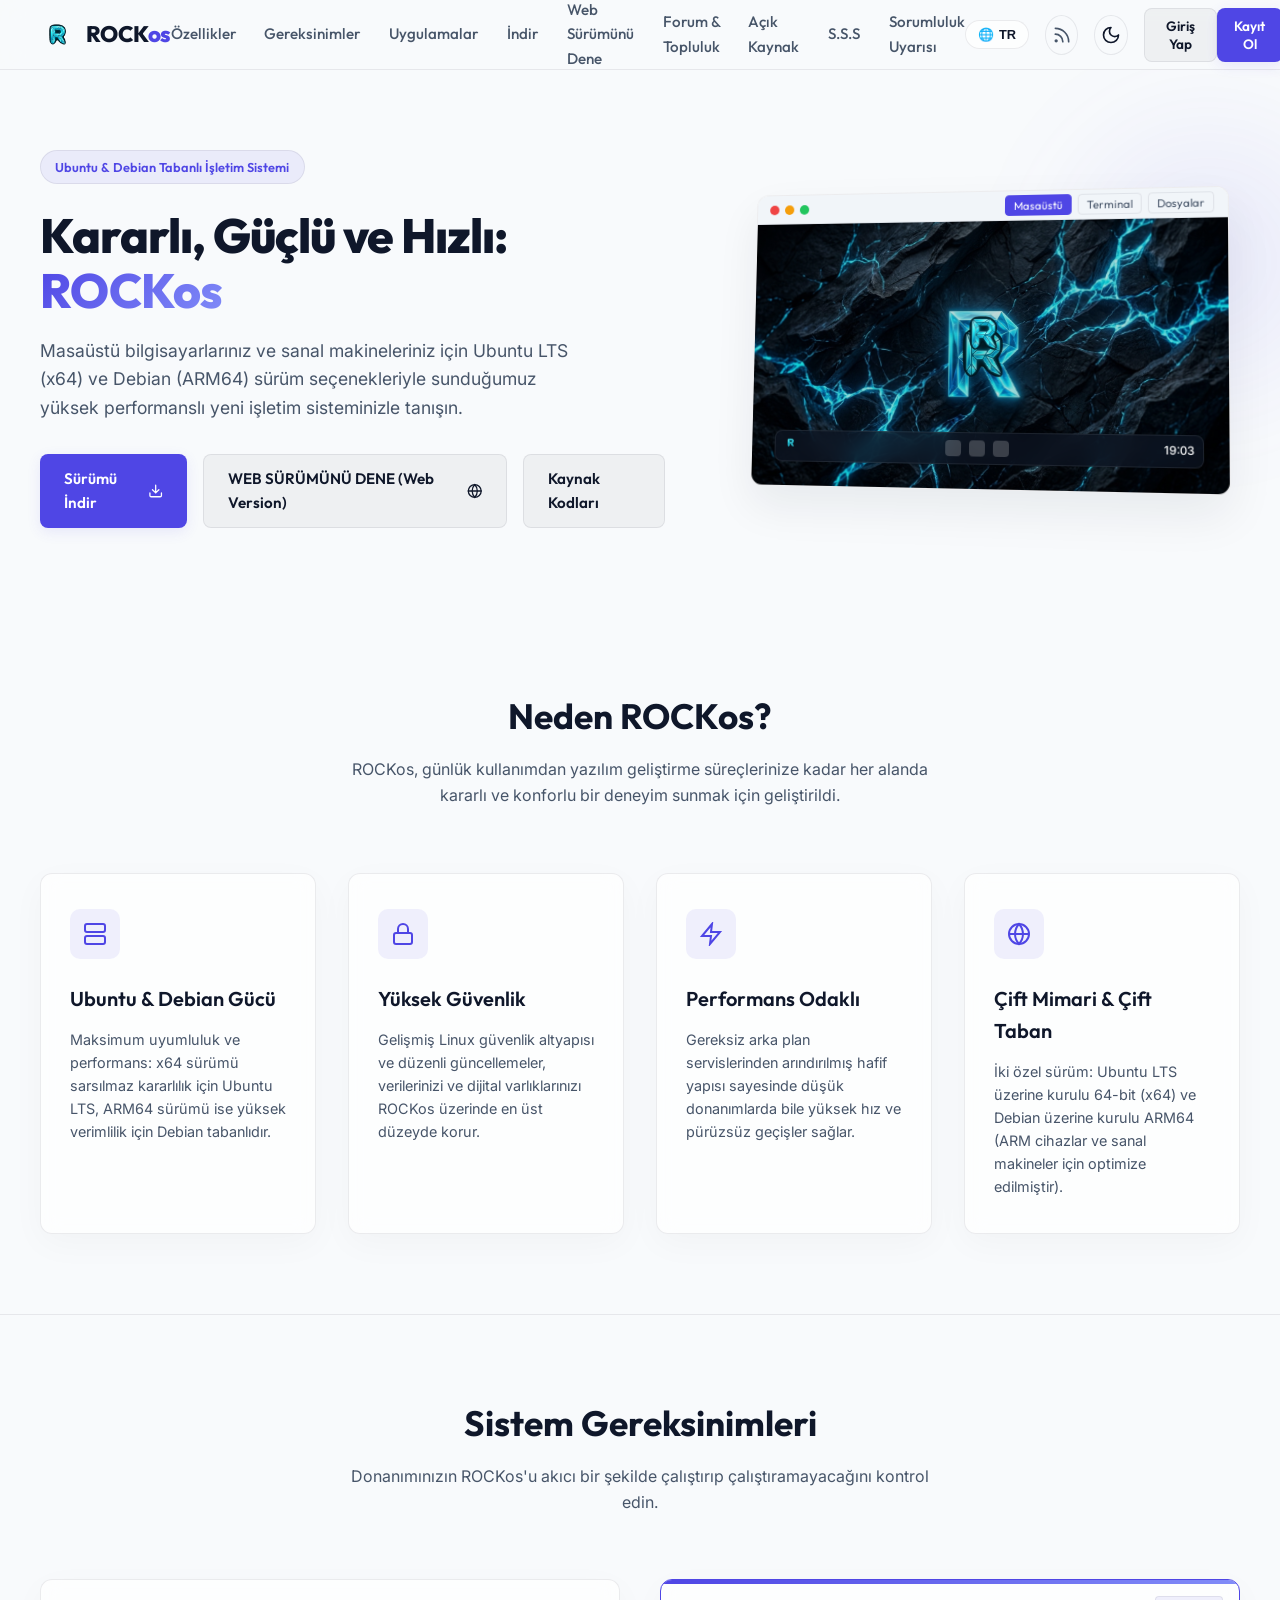
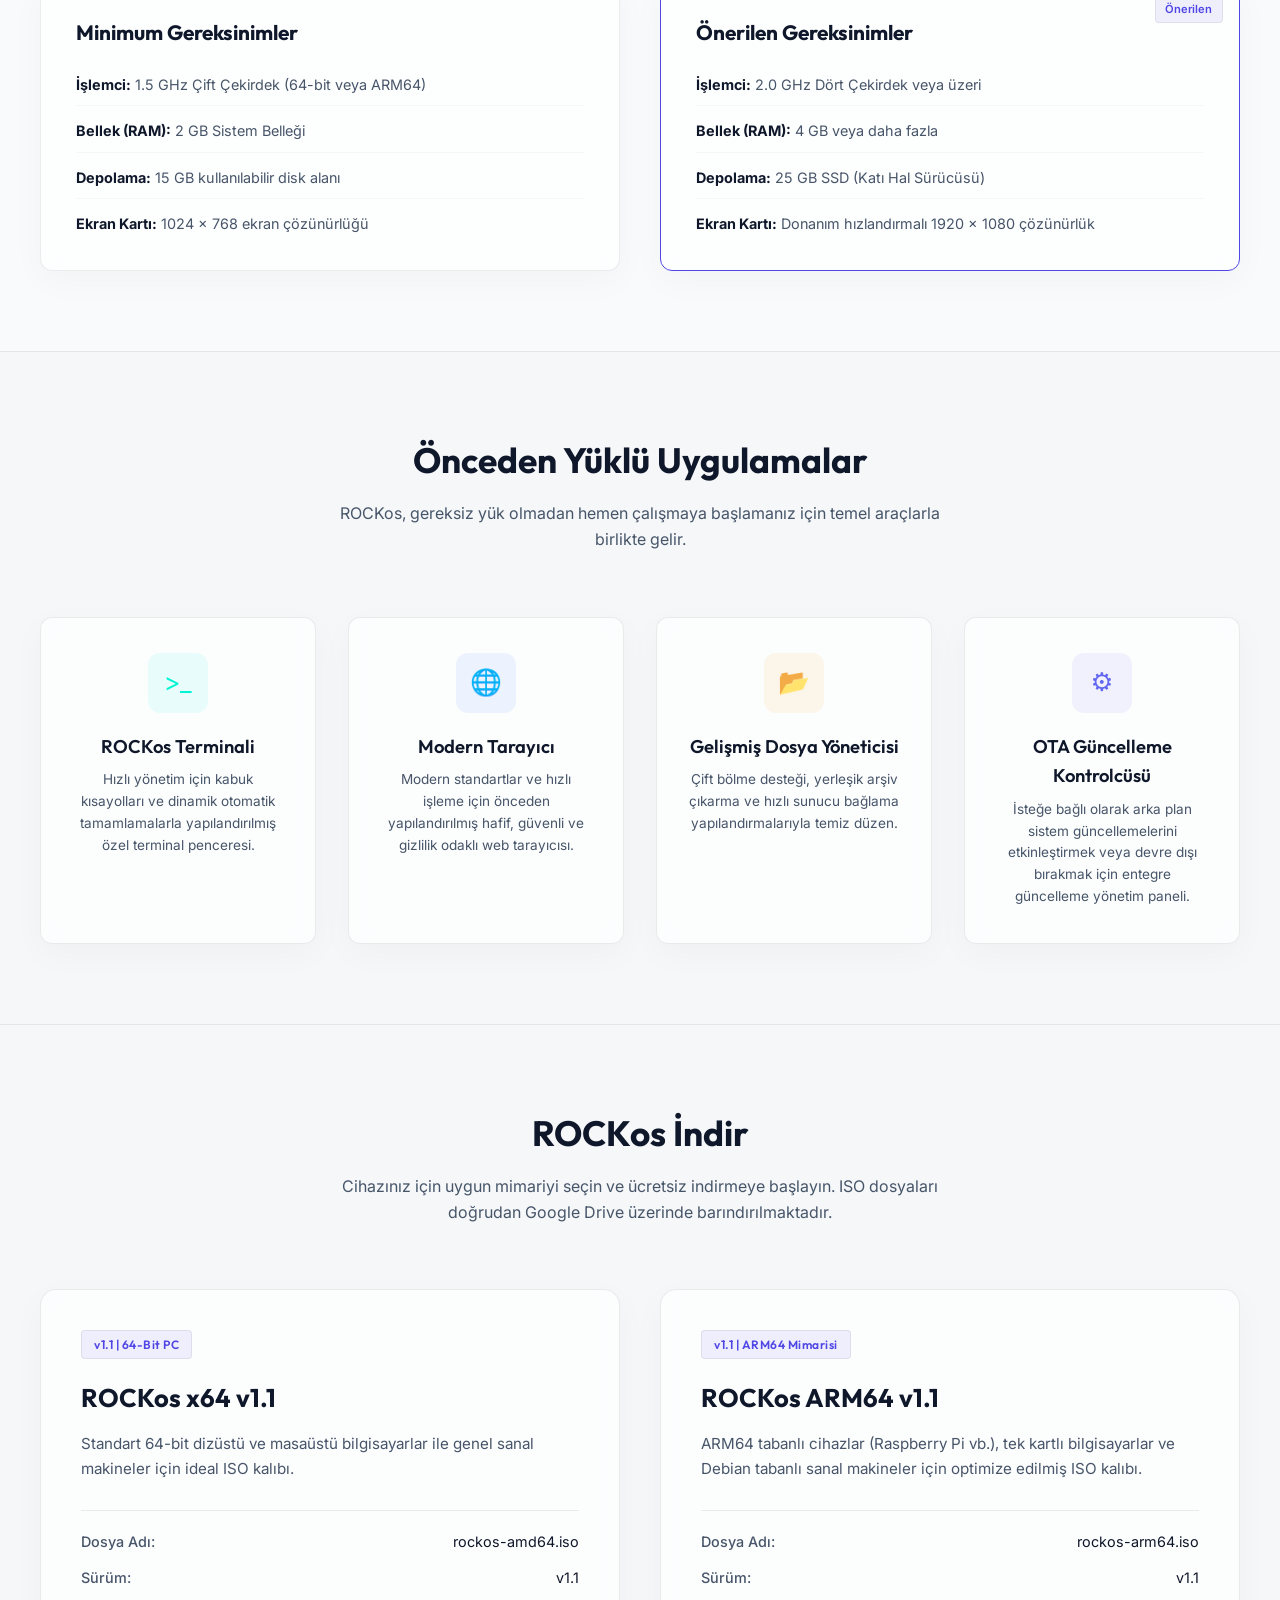
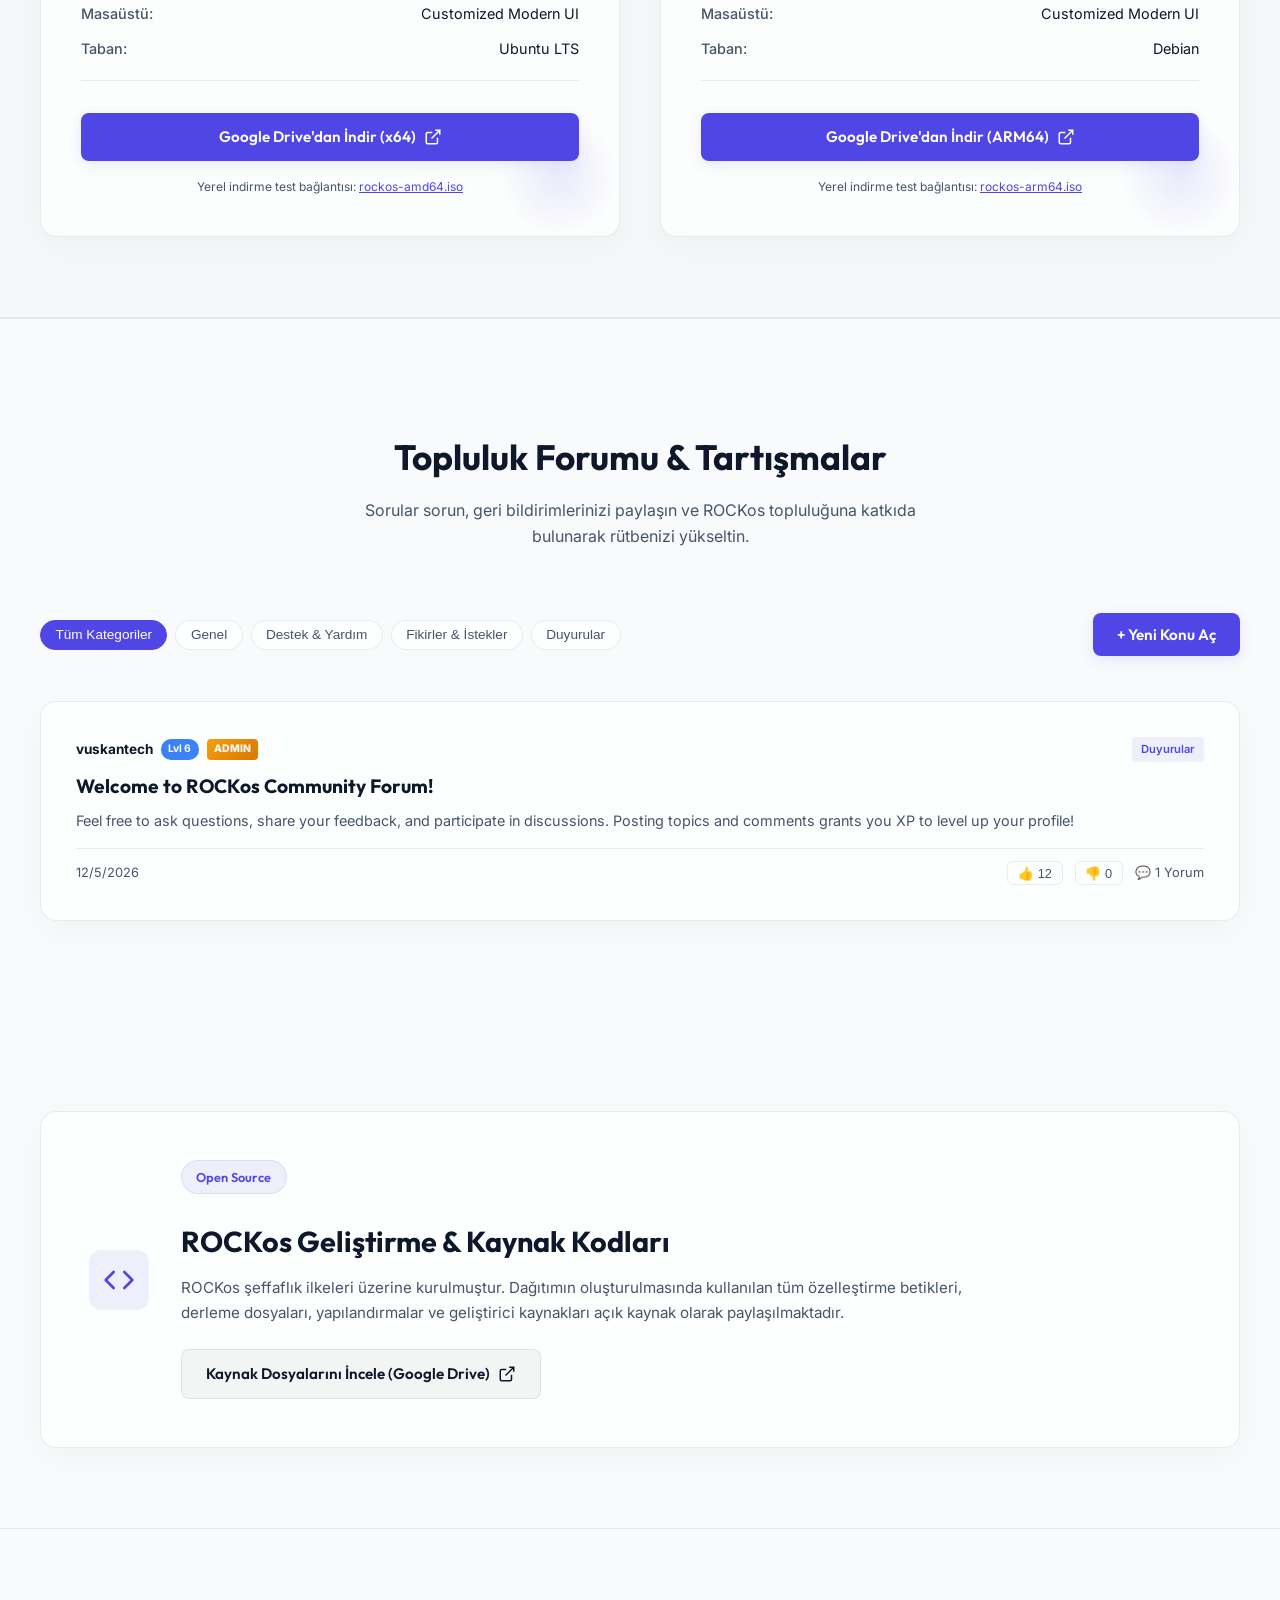
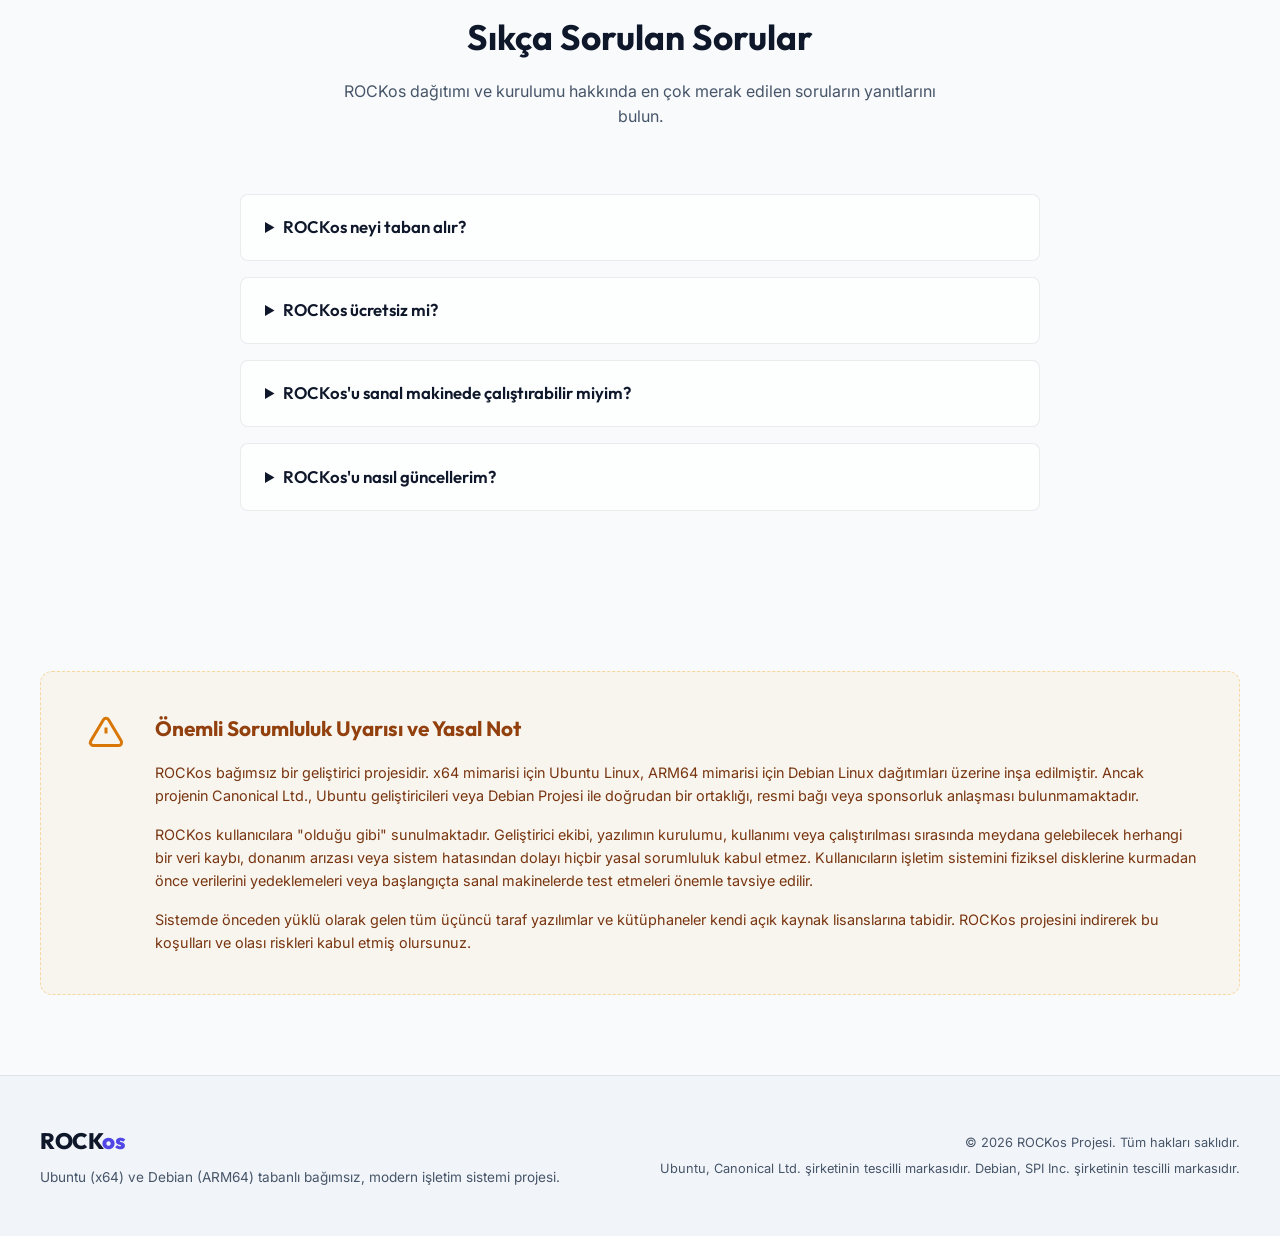
==== commit d61f4312: "Add files via upload" ====
--- a/index.html
+++ b/index.html
@@ -3,15 +3,15 @@
 <head>
     <meta charset="UTF-8">
     <meta name="viewport" content="width=device-width, initial-scale=1.0">
-    <title>ROCKos - Next Generation Ubuntu-Based Operating System</title>
+    <title>ROCKos - Next Generation Ubuntu & Debian-Based Operating System</title>
     
     <!-- SEO Meta Tags -->
-    <meta name="description" content="ROCKos is a next-generation modern operating system based on Ubuntu, offering stability, speed, and dual-architecture (x64 & ARM64) support. Download and experience it today.">
+    <meta name="description" content="ROCKos is a next-generation modern operating system based on Ubuntu and Debian, offering stability, speed, and dual-architecture (x64 & ARM64) support. Download and experience it today.">
     <meta name="keywords" content="ROCKos, operating system, linux, ubuntu, debian, x64, arm64, utm, download iso, download linux, open source">
     <meta name="author" content="ROCKos Team">
     
     <!-- Open Graph (Social Media Sharing) -->
-    <meta property="og:title" content="ROCKos - Next Generation Ubuntu-Based Operating System">
+    <meta property="og:title" content="ROCKos - Next Generation Ubuntu & Debian-Based Operating System">
     <meta property="og:description" content="Meet ROCKos, the next-generation Linux distribution with speed, stability, and dual-architecture support.">
     <meta property="og:image" content="logo.png">
     <meta property="og:type" content="website">
@@ -20,7 +20,6 @@
     <meta name="color-scheme" content="light dark">
     <script>
         {
-            // Load user's previously saved theme preference
             const savedTheme = localStorage.getItem("color-scheme");
             if (savedTheme === "light" || savedTheme === "dark") {
                 document.querySelector('meta[name="color-scheme"]').content = savedTheme;
@@ -35,8 +34,10 @@
     <link rel="preconnect" href="https://fonts.gstatic.com" crossorigin>
     <link href="https://fonts.googleapis.com/css2?family=Inter:wght@300;400;500;600;700&family=Outfit:wght@400;500;600;700;800&display=swap" rel="stylesheet">
     
-    <!-- Our Custom CSS -->
+    <!-- Scripts & CSS -->
     <link rel="stylesheet" href="style.css">
+    <script src="translations.js"></script>
+    <script src="firebase-config.js"></script>
 </head>
 <body>
 
@@ -44,7 +45,6 @@
     <header class="header">
         <div class="container header-container">
             <a href="#" class="logo-area" aria-label="ROCKos Home">
-                <!-- CSS fallback text logo will be shown if logo.png is missing -->
                 <div class="logo-fallback-wrapper">
                     <img src="logo.png" alt="ROCKos Logo" class="logo-img" onerror="this.style.display='none'; this.nextElementSibling.style.display='inline-block';">
                     <span class="logo-text-icon" style="display:none;">🪨</span>
@@ -53,17 +53,25 @@
             </a>
             
             <nav class="nav-menu" aria-label="Main Menu">
-                <a href="#features" class="nav-link">Features</a>
-                <a href="#requirements" class="nav-link">Requirements</a>
-                <a href="#apps" class="nav-link">Apps</a>
-                <a href="#download" class="nav-link">Download</a>
-                <a href="https://rockosweb.vercel.app" target="_blank" rel="noopener" class="nav-link">Try on Web</a>
-                <a href="#open-source" class="nav-link">Open Source</a>
-                <a href="#faq" class="nav-link">FAQ</a>
-                <a href="#disclaimer" class="nav-link">Disclaimer</a>
+                <a href="#features" class="nav-link" data-i18n="nav_features">Features</a>
+                <a href="#requirements" class="nav-link" data-i18n="nav_requirements">Requirements</a>
+                <a href="#apps" class="nav-link" data-i18n="nav_apps">Apps</a>
+                <a href="#download" class="nav-link" data-i18n="nav_download">Download</a>
+                <a href="https://rockosweb.vercel.app" target="_blank" rel="noopener" class="nav-link" data-i18n="nav_try_web">Try on Web</a>
+                <a href="#forum" class="nav-link" data-i18n="nav_forum">Forum & Community</a>
+                <a href="#open-source" class="nav-link" data-i18n="nav_open_source">Open Source</a>
+                <a href="#faq" class="nav-link" data-i18n="nav_faq">FAQ</a>
+                <a href="#disclaimer" class="nav-link" data-i18n="nav_disclaimer">Disclaimer</a>
             </nav>
 
             <div class="header-actions">
+                <!-- Language Toggle Button (TR / EN) -->
+                <button id="lang-toggle" class="lang-toggle-btn" title="Switch Language / Dil Değiştir">
+                    <span class="lang-icon">🌐</span>
+                    <span id="lang-text" class="lang-text">TR</span>
+                </button>
+
+                <!-- RSS Button -->
                 <a href="feed.xml" target="_blank" class="rss-link-btn" title="RSS Feed" aria-label="ROCKos RSS Updates Feed">
                     <svg viewBox="0 0 24 24" fill="none" stroke="currentColor" stroke-width="2" stroke-linecap="round" stroke-linejoin="round">
                         <path d="M4 11a9 9 0 0 1 9 9"></path>
@@ -71,47 +79,63 @@
                         <circle cx="5" cy="19" r="1"></circle>
                     </svg>
                 </a>
+
+                <!-- Theme Toggle Button -->
                 <button id="theme-toggle" class="theme-toggle-btn" aria-label="Toggle Theme" title="Light/Dark Theme">
-                    <!-- Sun Icon (Visible in Dark Mode, represents transition to Light Mode) -->
                     <svg class="sun-icon" viewBox="0 0 24 24" fill="none" stroke="currentColor" stroke-width="2" stroke-linecap="round" stroke-linejoin="round">
                         <circle cx="12" cy="12" r="4"></circle>
                         <path d="M12 2v2M12 20v2M4.93 4.93l1.41 1.41M17.66 17.66l1.41 1.41M2 12h2M20 12h2M6.34 17.66l-1.41 1.41M19.07 4.93l-1.41 1.41"></path>
                     </svg>
-                    <!-- Moon Icon (Visible in Light Mode, represents transition to Dark Mode) -->
                     <svg class="moon-icon" viewBox="0 0 24 24" fill="none" stroke="currentColor" stroke-width="2" stroke-linecap="round" stroke-linejoin="round">
                         <path d="M12 3a6 6 0 0 0 9 9 9 9 0 1 1-9-9Z"></path>
                     </svg>
                 </button>
-                <a href="#download" class="btn btn-primary btn-sm nav-cta">Download Now</a>
+
+                <!-- Auth Buttons & User Profile Area -->
+                <div id="auth-buttons-area" class="auth-buttons-wrapper">
+                    <button id="btn-open-login" class="btn btn-secondary btn-sm" data-i18n="nav_login">Login</button>
+                    <button id="btn-open-register" class="btn btn-primary btn-sm" data-i18n="nav_register">Register</button>
+                </div>
+
+                <div id="user-profile-badge" class="user-badge-container" style="display:none;">
+                    <div class="user-info">
+                        <span id="user-badge-name" class="user-name">vuskantech</span>
+                        <span id="user-badge-level" class="user-level-tag">Lvl 6</span>
+                        <span id="user-badge-role" class="user-role-tag admin">ADMIN</span>
+                    </div>
+                    <button id="btn-admin-panel" class="btn btn-warning btn-sm" style="display:none;" data-i18n="nav_admin_panel">Admin Panel</button>
+                    <button id="btn-logout" class="btn btn-secondary btn-sm" data-i18n="nav_logout">Logout</button>
+                </div>
             </div>
         </div>
     </header>
 
-    <!-- Hero Section -->
+    <!-- Main Content -->
     <main>
+        <!-- Hero Section -->
         <section class="hero-section">
             <div class="container hero-container">
                 <div class="hero-content">
-                    <div class="badge">Ubuntu &amp; Debian-Based Operating System</div>
-                    <h1 class="hero-title">Stable, Powerful, and Fast: <span class="text-glow">ROCKos</span></h1>
-                    <p class="hero-subtitle">Meet your new high-performance operating system, offered in Ubuntu LTS (x64) and Debian (ARM64) editions for optimal desktop and virtual machine performance.</p>
+                    <div class="badge" data-i18n="hero_badge">Ubuntu & Debian-Based Operating System</div>
+                    <h1 class="hero-title"><span data-i18n="hero_title">Stable, Powerful, and Fast: </span><span class="text-glow">ROCKos</span></h1>
+                    <p class="hero-subtitle" data-i18n="hero_subtitle">Meet your new high-performance operating system, offered in Ubuntu LTS (x64) and Debian (ARM64) editions for optimal desktop and virtual machine performance.</p>
                     
                     <div class="hero-ctas">
                         <a href="#download" class="btn btn-primary">
-                            <span>Download Release</span>
+                            <span data-i18n="hero_btn_download">Download Release</span>
                             <svg class="btn-icon" viewBox="0 0 24 24" fill="none" stroke="currentColor" stroke-width="2" stroke-linecap="round" stroke-linejoin="round">
                                 <path d="M21 15v4a2 2 0 0 1-2 2H5a2 2 0 0 1-2-2v-4M7 10l5 5 5-5M12 15V3"/>
                             </svg>
                         </a>
                         <a href="https://rockosweb.vercel.app" target="_blank" rel="noopener" class="btn btn-secondary">
-                            <span>TRY ON WEB (Web Version)</span>
+                            <span data-i18n="hero_btn_try_web">TRY ON WEB (Web Version)</span>
                             <svg class="btn-icon" viewBox="0 0 24 24" fill="none" stroke="currentColor" stroke-width="2" stroke-linecap="round" stroke-linejoin="round">
                                 <circle cx="12" cy="12" r="10"></circle>
                                 <line x1="2" y1="12" x2="22" y2="12"></line>
                                 <path d="M12 2a15.3 15.3 0 0 1 4 10 15.3 15.3 0 0 1-4 10 15.3 15.3 0 0 1-4-10 15.3 15.3 0 0 1 4-10z"></path>
                             </svg>
                         </a>
-                        <a href="#open-source" class="btn btn-secondary">Source Codes</a>
+                        <a href="#open-source" class="btn btn-secondary" data-i18n="hero_btn_source">Source Codes</a>
                     </div>
                 </div>
                 
@@ -123,12 +147,11 @@
                             <span class="dot yellow"></span>
                             <span class="dot green"></span>
                             <div class="mockup-tabs">
-                                <button class="mockup-tab-btn active" data-tab="desktop">Desktop</button>
-                                <button class="mockup-tab-btn" data-tab="terminal">Terminal</button>
-                                <button class="mockup-tab-btn" data-tab="files">Files</button>
+                                <button class="mockup-tab-btn active" data-tab="desktop" data-i18n="tab_desktop">Desktop</button>
+                                <button class="mockup-tab-btn" data-tab="terminal" data-i18n="tab_terminal">Terminal</button>
+                                <button class="mockup-tab-btn" data-tab="files" data-i18n="tab_files">Files</button>
                             </div>
                         </div>
-                        <!-- CSS fallback gradient background will be used if images are missing -->
                         <div class="mockup-body">
                             <!-- Tab 1: Desktop View -->
                             <div class="mockup-tab-content active" id="tab-desktop">
@@ -159,7 +182,7 @@
                                 <div class="terminal-container">
                                     <div class="terminal-input-line"><span class="prompt">rockos@system:~$</span> <span class="typed-text">neofetch</span></div>
                                     <div class="terminal-output">
-                                        <p><span style="color:#38bdf8">OS:</span> ROCKos 1.0 (x64 / ARM64)</p>
+                                        <p><span style="color:#38bdf8">OS:</span> ROCKos 1.1 (x64 / ARM64)</p>
                                         <p><span style="color:#38bdf8">Kernel:</span> 6.8.0-generic</p>
                                         <p><span style="color:#38bdf8">Base:</span> Ubuntu LTS &amp; Debian</p>
                                         <p><span style="color:#38bdf8">Shell:</span> bash 5.2.21</p>
@@ -203,12 +226,11 @@
         <section id="features" class="features-section">
             <div class="container">
                 <div class="section-header">
-                    <h2 class="section-title">Why ROCKos?</h2>
-                    <p class="section-description">ROCKos has been developed to provide a stable and comfortable environment for everything from daily use to software development workflows.</p>
+                    <h2 class="section-title" data-i18n="features_title">Why ROCKos?</h2>
+                    <p class="section-description" data-i18n="features_desc">ROCKos has been developed to provide a stable and comfortable environment for everything from daily use to software development workflows.</p>
                 </div>
                 
                 <div class="features-grid">
-                    <!-- Feature 1 -->
                     <div class="feature-card">
                         <div class="feature-icon-wrapper">
                             <svg class="feature-icon" viewBox="0 0 24 24" fill="none" stroke="currentColor" stroke-width="2">
@@ -218,11 +240,10 @@
                                 <line x1="6" y1="18" x2="6.01" y2="18"></line>
                             </svg>
                         </div>
-                        <h3 class="feature-card-title">Powered by Ubuntu &amp; Debian</h3>
-                        <p class="feature-card-text">Get maximum compatibility and performance: x64 edition is built on Ubuntu LTS for rock-solid stability, while ARM64 edition is built on Debian for lightweight efficiency.</p>
-                    </div>
-
-                    <!-- Feature 2 -->
+                        <h3 class="feature-card-title" data-i18n="feature_1_title">Powered by Ubuntu & Debian</h3>
+                        <p class="feature-card-text" data-i18n="feature_1_desc">Get maximum compatibility and performance: x64 edition is built on Ubuntu LTS for rock-solid stability, while ARM64 edition is built on Debian for lightweight efficiency.</p>
+                    </div>
+
                     <div class="feature-card">
                         <div class="feature-icon-wrapper">
                             <svg class="feature-icon" viewBox="0 0 24 24" fill="none" stroke="currentColor" stroke-width="2">
@@ -230,22 +251,20 @@
                                 <path d="M7 11V7a5 5 0 0 1 10 0v4"></path>
                             </svg>
                         </div>
-                        <h3 class="feature-card-title">High Security</h3>
-                        <p class="feature-card-text">Advanced Linux security infrastructure and regular updates protect your data and digital assets at the highest level on ROCKos.</p>
-                    </div>
-
-                    <!-- Feature 3 -->
+                        <h3 class="feature-card-title" data-i18n="feature_2_title">High Security</h3>
+                        <p class="feature-card-text" data-i18n="feature_2_desc">Advanced Linux security infrastructure and regular updates protect your data and digital assets at the highest level on ROCKos.</p>
+                    </div>
+
                     <div class="feature-card">
                         <div class="feature-icon-wrapper">
                             <svg class="feature-icon" viewBox="0 0 24 24" fill="none" stroke="currentColor" stroke-width="2">
                                 <polygon points="13 2 3 14 12 14 11 22 21 10 12 10 13 2"></polygon>
                             </svg>
                         </div>
-                        <h3 class="feature-card-title">Performance Focused</h3>
-                        <p class="feature-card-text">With its lightweight structure stripped of unnecessary background services, it delivers high speed and smooth transitions even on low-spec hardware.</p>
-                    </div>
-
-                    <!-- Feature 4 -->
+                        <h3 class="feature-card-title" data-i18n="feature_3_title">Performance Focused</h3>
+                        <p class="feature-card-text" data-i18n="feature_3_desc">With its lightweight structure stripped of unnecessary background services, it delivers high speed and smooth transitions even on low-spec hardware.</p>
+                    </div>
+
                     <div class="feature-card">
                         <div class="feature-icon-wrapper">
                             <svg class="feature-icon" viewBox="0 0 24 24" fill="none" stroke="currentColor" stroke-width="2">
@@ -254,40 +273,38 @@
                                 <path d="M2 12h20"/>
                             </svg>
                         </div>
-                        <h3 class="feature-card-title">Dual Architecture &amp; Base</h3>
-                        <p class="feature-card-text">Two specialized editions: 64-bit (x64) built on Ubuntu LTS, and ARM64 built on Debian (optimized for ARM devices and virtual machines).</p>
-                    </div>
-                </div>
-            </div>
-        </section>
-
-        <!-- System Requirements Section -->
+                        <h3 class="feature-card-title" data-i18n="feature_4_title">Dual Architecture & Base</h3>
+                        <p class="feature-card-text" data-i18n="feature_4_desc">Two specialized editions: 64-bit (x64) built on Ubuntu LTS, and ARM64 built on Debian (optimized for ARM devices and virtual machines).</p>
+                    </div>
+                </div>
+            </div>
+        </section>
+
+        <!-- Requirements Section -->
         <section id="requirements" class="requirements-section">
             <div class="container">
                 <div class="section-header">
-                    <h2 class="section-title">System Requirements</h2>
-                    <p class="section-description">Check if your hardware meets the specifications required to run ROCKos smoothly.</p>
+                    <h2 class="section-title" data-i18n="req_title">System Requirements</h2>
+                    <p class="section-description" data-i18n="req_desc">Check if your hardware meets the specifications required to run ROCKos smoothly.</p>
                 </div>
                 <div class="requirements-grid">
-                    <!-- Minimum specs -->
                     <div class="requirements-card">
-                        <h3>Minimum Specifications</h3>
+                        <h3 data-i18n="req_min_title">Minimum Specifications</h3>
                         <ul class="specs-list">
-                            <li><strong>Processor:</strong> 1.5 GHz Dual-Core (64-bit or ARM64)</li>
-                            <li><strong>Memory (RAM):</strong> 2 GB System Memory</li>
-                            <li><strong>Storage:</strong> 15 GB available disk space</li>
-                            <li><strong>Graphics:</strong> 1024 x 768 screen resolution</li>
+                            <li><strong data-i18n="req_cpu">Processor:</strong> <span data-i18n="req_min_cpu">1.5 GHz Dual-Core (64-bit or ARM64)</span></li>
+                            <li><strong data-i18n="req_ram">Memory (RAM):</strong> <span data-i18n="req_min_ram">2 GB System Memory</span></li>
+                            <li><strong data-i18n="req_storage">Storage:</strong> <span data-i18n="req_min_storage">15 GB available disk space</span></li>
+                            <li><strong data-i18n="req_gpu">Graphics:</strong> <span data-i18n="req_min_gpu">1024 x 768 screen resolution</span></li>
                         </ul>
                     </div>
-                    <!-- Recommended specs -->
                     <div class="requirements-card recommended">
-                        <div class="rec-badge">Recommended</div>
-                        <h3>Recommended Specifications</h3>
+                        <div class="rec-badge" data-i18n="req_recommended_badge">Recommended</div>
+                        <h3 data-i18n="req_rec_title">Recommended Specifications</h3>
                         <ul class="specs-list">
-                            <li><strong>Processor:</strong> 2.0 GHz Quad-Core or better</li>
-                            <li><strong>Memory (RAM):</strong> 4 GB or more</li>
-                            <li><strong>Storage:</strong> 25 GB SSD (Solid State Drive)</li>
-                            <li><strong>Graphics:</strong> 1920 x 1080 resolution with hardware acceleration</li>
+                            <li><strong data-i18n="req_cpu">Processor:</strong> <span data-i18n="req_rec_cpu">2.0 GHz Quad-Core or better</span></li>
+                            <li><strong data-i18n="req_ram">Memory (RAM):</strong> <span data-i18n="req_rec_ram">4 GB or more</span></li>
+                            <li><strong data-i18n="req_storage">Storage:</strong> <span data-i18n="req_rec_storage">25 GB SSD (Solid State Drive)</span></li>
+                            <li><strong data-i18n="req_gpu">Graphics:</strong> <span data-i18n="req_rec_gpu">1920 x 1080 resolution with hardware acceleration</span></li>
                         </ul>
                     </div>
                 </div>
@@ -298,41 +315,37 @@
         <section id="apps" class="apps-section">
             <div class="container">
                 <div class="section-header">
-                    <h2 class="section-title">Pre-installed Applications</h2>
-                    <p class="section-description">ROCKos comes loaded with essential tools to get you started immediately without unnecessary clutter.</p>
+                    <h2 class="section-title" data-i18n="apps_title">Pre-installed Applications</h2>
+                    <p class="section-description" data-i18n="apps_desc">ROCKos comes loaded with essential tools to get you started immediately without unnecessary clutter.</p>
                 </div>
                 <div class="apps-grid">
-                    <!-- App 1 -->
                     <div class="app-showcase-card">
                         <div class="app-icon-box terminal-theme">
                             <span>&gt;_</span>
                         </div>
-                        <h4>ROCKos Terminal</h4>
-                        <p>A customized terminal window configured with shell shortcuts and dynamic auto-completions for fast administration.</p>
-                    </div>
-                    <!-- App 2 -->
+                        <h4 data-i18n="app_1_title">ROCKos Terminal</h4>
+                        <p data-i18n="app_1_desc">A customized terminal window configured with shell shortcuts and dynamic auto-completions for fast administration.</p>
+                    </div>
                     <div class="app-showcase-card">
                         <div class="app-icon-box browser-theme">
                             <span>🌐</span>
                         </div>
-                        <h4>Modern Browser</h4>
-                        <p>Lightweight, secure, and privacy-focused web browser pre-configured for modern standards and fast rendering.</p>
-                    </div>
-                    <!-- App 3 -->
+                        <h4 data-i18n="app_2_title">Modern Browser</h4>
+                        <p data-i18n="app_2_desc">Lightweight, secure, and privacy-focused web browser pre-configured for modern standards and fast rendering.</p>
+                    </div>
                     <div class="app-showcase-card">
                         <div class="app-icon-box files-theme">
                             <span>📂</span>
                         </div>
-                        <h4>Advanced File Manager</h4>
-                        <p>Clean layout with dual-pane support, built-in archive extraction, and quick server mount configurations.</p>
-                    </div>
-                    <!-- App 4 -->
+                        <h4 data-i18n="app_3_title">Advanced File Manager</h4>
+                        <p data-i18n="app_3_desc">Clean layout with dual-pane support, built-in archive extraction, and quick server mount configurations.</p>
+                    </div>
                     <div class="app-showcase-card">
                         <div class="app-icon-box ota-theme">
                             <span>⚙️</span>
                         </div>
-                        <h4>OTA Update Controller</h4>
-                        <p>Integrated update control manager for enabling or disabling background system updates on demand.</p>
+                        <h4 data-i18n="app_4_title">OTA Update Controller</h4>
+                        <p data-i18n="app_4_desc">Integrated update control manager for enabling or disabling background system updates on demand.</p>
                     </div>
                 </div>
             </div>
@@ -342,55 +355,80 @@
         <section id="download" class="download-section">
             <div class="container">
                 <div class="section-header">
-                    <h2 class="section-title">Download ROCKos</h2>
-                    <p class="section-description">Select the appropriate architecture for your device and start downloading for free. ISO files are hosted and downloaded directly from Google Drive.</p>
-                </div>
-
-                
+                    <h2 class="section-title" data-i18n="dl_title">Download ROCKos</h2>
+                    <p class="section-description" data-i18n="dl_desc">Select the appropriate architecture for your device and start downloading for free. ISO files are hosted and downloaded directly from Google Drive.</p>
+                </div>
+
                 <div class="download-grid">
                     <!-- x64 Release -->
                     <div class="download-card">
-                        <div class="card-badge">v1.1 | 64-Bit PC</div>
-                        <h3 class="download-card-title">ROCKos x64 v1.1</h3>
-                        <p class="download-card-desc">Ideal ISO image for standard 64-bit laptops, desktops, and general-purpose virtual machines.</p>
+                        <div class="card-badge" data-i18n="dl_x64_badge">v1.1 | 64-Bit PC</div>
+                        <h3 class="download-card-title" data-i18n="dl_x64_title">ROCKos x64 v1.1</h3>
+                        <p class="download-card-desc" data-i18n="dl_x64_desc">Ideal ISO image for standard 64-bit laptops, desktops, and general-purpose virtual machines.</p>
                         
                         <ul class="download-details">
-                            <li><strong>File Name:</strong> rockos-amd64.iso</li>
-                            <li><strong>Version:</strong> v1.1</li>
-                            <li><strong>Desktop:</strong> Customized Modern UI</li>
-                            <li><strong>Base:</strong> Ubuntu LTS</li>
+                            <li><strong data-i18n="dl_file_name">File Name:</strong> rockos-amd64.iso</li>
+                            <li><strong data-i18n="dl_version">Version:</strong> v1.1</li>
+                            <li><strong data-i18n="dl_desktop_ui">Desktop:</strong> Customized Modern UI</li>
+                            <li><strong data-i18n="dl_base">Base:</strong> Ubuntu LTS</li>
                         </ul>
                         
                         <a href="https://drive.google.com/file/d/1uGnq3KFepUskLBF-klWSbXFAuNCrtUBH/view?usp=sharing" target="_blank" rel="noopener" class="btn btn-primary btn-block">
-                            <span>Download from Google Drive (x64)</span>
+                            <span data-i18n="dl_btn_x64">Download from Google Drive (x64)</span>
                             <svg class="btn-icon" viewBox="0 0 24 24" fill="none" stroke="currentColor" stroke-width="2">
                                 <path d="M18 13v6a2 2 0 0 1-2 2H5a2 2 0 0 1-2-2V8a2 2 0 0 1 2-2h6M15 3h6v6M10 14L21 3"/>
                             </svg>
                         </a>
-                        <p class="download-hint">Local download test link: <a href="rockos-amd64.iso" class="local-link">rockos-amd64.iso</a></p>
+                        <p class="download-hint"><span data-i18n="dl_hint_x64">Local download test link: </span><a href="rockos-amd64.iso" class="local-link">rockos-amd64.iso</a></p>
                     </div>
 
                     <!-- ARM64 Release -->
                     <div class="download-card">
-                        <div class="card-badge">v1.1 | ARM64 Architecture</div>
-                        <h3 class="download-card-title">ROCKos ARM64 v1.1</h3>
-                        <p class="download-card-desc">Optimized ISO image for ARM64-based devices (like Raspberry Pi), single-board computers, and virtual machines built on Debian.</p>
+                        <div class="card-badge" data-i18n="dl_arm64_badge">v1.1 | ARM64 Architecture</div>
+                        <h3 class="download-card-title" data-i18n="dl_arm64_title">ROCKos ARM64 v1.1</h3>
+                        <p class="download-card-desc" data-i18n="dl_arm64_desc">Optimized ISO image for ARM64-based devices (like Raspberry Pi), single-board computers, and virtual machines built on Debian.</p>
                         
                         <ul class="download-details">
-                            <li><strong>File Name:</strong> rockos-arm64.iso</li>
-                            <li><strong>Version:</strong> v1.1</li>
-                            <li><strong>Desktop:</strong> Customized Modern UI</li>
-                            <li><strong>Base:</strong> Debian</li>
+                            <li><strong data-i18n="dl_file_name">File Name:</strong> rockos-arm64.iso</li>
+                            <li><strong data-i18n="dl_version">Version:</strong> v1.1</li>
+                            <li><strong data-i18n="dl_desktop_ui">Desktop:</strong> Customized Modern UI</li>
+                            <li><strong data-i18n="dl_base">Base:</strong> Debian</li>
                         </ul>
                         
                         <a href="https://drive.google.com/file/d/1FwUZk3X_4r8kxeF6Gbzltwc5OeZcFE5M/view?usp=sharing" target="_blank" rel="noopener" class="btn btn-primary btn-block">
-                            <span>Download from Google Drive (ARM64)</span>
+                            <span data-i18n="dl_btn_arm64">Download from Google Drive (ARM64)</span>
                             <svg class="btn-icon" viewBox="0 0 24 24" fill="none" stroke="currentColor" stroke-width="2">
                                 <path d="M18 13v6a2 2 0 0 1-2 2H5a2 2 0 0 1-2-2V8a2 2 0 0 1 2-2h6M15 3h6v6M10 14L21 3"/>
                             </svg>
                         </a>
-                        <p class="download-hint">Local download test link: <a href="rockos-arm64.iso" class="local-link">rockos-arm64.iso</a></p>
-                    </div>
+                        <p class="download-hint"><span data-i18n="dl_hint_arm64">Local download test link: </span><a href="rockos-arm64.iso" class="local-link">rockos-arm64.iso</a></p>
+                    </div>
+                </div>
+            </div>
+        </section>
+
+        <!-- Forum Section -->
+        <section id="forum" class="forum-section">
+            <div class="container">
+                <div class="section-header">
+                    <h2 class="section-title" data-i18n="forum_title">Community Forum & Discussions</h2>
+                    <p class="section-description" data-i18n="forum_desc">Ask questions, share feedback, and level up your rank by contributing to the ROCKos community.</p>
+                </div>
+                
+                <div class="forum-controls">
+                    <div class="forum-filters">
+                        <button class="forum-filter-btn active" data-category="all" data-i18n="forum_filter_all">All Categories</button>
+                        <button class="forum-filter-btn" data-category="general" data-i18n="forum_filter_general">General</button>
+                        <button class="forum-filter-btn" data-category="support" data-i18n="forum_filter_support">Support & Help</button>
+                        <button class="forum-filter-btn" data-category="ideas" data-i18n="forum_filter_ideas">Ideas & Requests</button>
+                        <button class="forum-filter-btn" data-category="announcements" data-i18n="forum_filter_announcements">Announcements</button>
+                    </div>
+                    <button id="btn-new-thread" class="btn btn-primary" data-i18n="forum_btn_new_thread">+ Create New Topic</button>
+                </div>
+
+                <!-- Forum Threads List -->
+                <div id="forum-threads-list" class="forum-threads-list">
+                    <!-- Dynamically rendered by app.js -->
                 </div>
             </div>
         </section>
@@ -406,10 +444,10 @@
                     </div>
                     <div class="opensource-content">
                         <span class="badge">Open Source</span>
-                        <h2>ROCKos Development & Source Codes</h2>
-                        <p>ROCKos is built on the principles of transparency. All customization scripts, build files, configurations, and developer resources used in creating the distribution are shared as open source. Explore our Google Drive folder to see behind the scenes of ROCKos.</p>
+                        <h2 data-i18n="os_title">ROCKos Development & Source Codes</h2>
+                        <p data-i18n="os_desc">ROCKos is built on the principles of transparency. All customization scripts, build files, configurations, and developer resources used in creating the distribution are shared as open source. Explore our Google Drive folder to see behind the scenes of ROCKos.</p>
                         <a href="https://drive.google.com/drive/folders/1wRJqG1ehxSXbhG_JVaGIWgtBuVnZ05zi?usp=drive_link" target="_blank" rel="noopener" class="btn btn-secondary">
-                            <span>Inspect Source Files (Google Drive)</span>
+                            <span data-i18n="os_btn">Inspect Source Files (Google Drive)</span>
                             <svg class="btn-icon" viewBox="0 0 24 24" fill="none" stroke="currentColor" stroke-width="2">
                                 <path d="M18 13v6a2 2 0 0 1-2 2H5a2 2 0 0 1-2-2V8a2 2 0 0 1 2-2h6M15 3h6v6M10 14L21 3"/>
                             </svg>
@@ -423,32 +461,32 @@
         <section id="faq" class="faq-section">
             <div class="container">
                 <div class="section-header">
-                    <h2 class="section-title">Frequently Asked Questions</h2>
-                    <p class="section-description">Find quick answers to common questions about ROCKos distribution and installation.</p>
+                    <h2 class="section-title" data-i18n="faq_title">Frequently Asked Questions</h2>
+                    <p class="section-description" data-i18n="faq_desc">Find quick answers to common questions about ROCKos distribution and installation.</p>
                 </div>
                 <div class="faq-accordion">
                     <details class="faq-item">
-                        <summary class="faq-question">What is ROCKos based on?</summary>
+                        <summary class="faq-question" data-i18n="faq_1_q">What is ROCKos based on?</summary>
                         <div class="faq-answer">
-                            <p>ROCKos is based on the stable Ubuntu Long Term Support (LTS) release cycle. This ensures that you get maximum hardware compatibility, robust security updates, and access to the massive Ubuntu software repositories while enjoying a custom desktop experience.</p>
+                            <p data-i18n="faq_1_a">ROCKos is offered in two specialized builds: the x64 edition is based on the stable Ubuntu LTS release, while the ARM64 edition is built on Debian for maximum efficiency and lightweight performance.</p>
                         </div>
                     </details>
                     <details class="faq-item">
-                        <summary class="faq-question">Is ROCKos free to use?</summary>
+                        <summary class="faq-question" data-i18n="faq_2_q">Is ROCKos free to use?</summary>
                         <div class="faq-answer">
-                            <p>Yes, ROCKos is fully free and open-source. All configuration scripts, custom builds, and resources are publicly shared under open-source licenses.</p>
+                            <p data-i18n="faq_2_a">Yes, ROCKos is fully free and open-source. All configuration scripts, custom builds, and resources are publicly shared under open-source licenses.</p>
                         </div>
                     </details>
                     <details class="faq-item">
-                        <summary class="faq-question">Can I run ROCKos in virtual machines?</summary>
+                        <summary class="faq-question" data-i18n="faq_3_q">Can I run ROCKos in virtual machines?</summary>
                         <div class="faq-answer">
-                            <p>Yes! ROCKos builds are specifically optimized to run in virtual machines (like UTM, VMware, or QEMU), providing a smooth and fast desktop experience.</p>
+                            <p data-i18n="faq_3_a">Yes! ROCKos builds are specifically optimized to run in virtual machines (like UTM, VMware, or QEMU), providing a smooth and fast desktop experience.</p>
                         </div>
                     </details>
                     <details class="faq-item">
-                        <summary class="faq-question">How do I update ROCKos?</summary>
+                        <summary class="faq-question" data-i18n="faq_4_q">How do I update ROCKos?</summary>
                         <div class="faq-answer">
-                            <p>ROCKos uses standard Linux package management. You can update your system anytime by opening your terminal and running <code>sudo apt update &amp;&amp; sudo apt upgrade</code>.</p>
+                            <p data-i18n="faq_4_a">ROCKos uses standard Linux package management. You can update your system anytime by opening your terminal and running sudo apt update && sudo apt upgrade.</p>
                         </div>
                     </details>
                 </div>
@@ -467,10 +505,10 @@
                         </svg>
                     </div>
                     <div class="disclaimer-content">
-                        <h3>Important Disclaimer & Legal Notice</h3>
-                        <p><strong>ROCKos</strong> is an independent developer project. It is built on top of the Ubuntu Linux distribution for x64 architecture and Debian Linux for ARM64 architecture. However, the project has no direct partnership, official affiliation, or sponsorship agreement with <strong>Canonical Ltd.</strong>, Ubuntu developers, or the Debian Project.</p>
-                        <p>ROCKos is provided to users "as is". The development team accepts no legal liability for any data loss, hardware failure, or system errors that may occur during the installation, use, or execution of the software. Users are strongly advised to back up their data before installing the operating system on their physical disks or to test it in virtual machines (e.g., VirtualBox, VMware, UTM, or QEMU) initially.</p>
-                        <p>All third-party software and libraries pre-installed on the system are subject to their own open-source licenses. By downloading the ROCKos project, you agree to these terms and potential risks.</p>
+                        <h3 data-i18n="disc_title">Important Disclaimer & Legal Notice</h3>
+                        <p data-i18n="disc_p1">ROCKos is an independent developer project. It is built on top of the Ubuntu Linux distribution for x64 architecture and Debian Linux for ARM64 architecture. However, the project has no direct partnership, official affiliation, or sponsorship agreement with Canonical Ltd., Ubuntu developers, or the Debian Project.</p>
+                        <p data-i18n="disc_p2">ROCKos is provided to users "as is". The development team accepts no legal liability for any data loss, hardware failure, or system errors that may occur during the installation, use, or execution of the software. Users are strongly advised to back up their data before installing the operating system on their physical disks or to test it in virtual machines initially.</p>
+                        <p data-i18n="disc_p3">All third-party software and libraries pre-installed on the system are subject to their own open-source licenses. By downloading the ROCKos project, you agree to these terms and potential risks.</p>
                     </div>
                 </div>
             </div>
@@ -482,16 +520,132 @@
         <div class="container footer-container">
             <div class="footer-brand">
                 <span class="logo-text">ROCK<span class="logo-accent">os</span></span>
-                <p>An independent, modern operating system project based on Ubuntu (x64) and Debian (ARM64).</p>
+                <p data-i18n="footer_brand">An independent, modern operating system project based on Ubuntu (x64) and Debian (ARM64).</p>
             </div>
             <div class="footer-links">
-                <p>&copy; 2026 ROCKos Project. All rights reserved.</p>
-                <p>Ubuntu is a registered trademark of Canonical Ltd. Debian is a registered trademark of SPI Inc.</p>
+                <p data-i18n="footer_copy">© 2026 ROCKos Project. All rights reserved.</p>
+                <p data-i18n="footer_trademarks">Ubuntu is a registered trademark of Canonical Ltd. Debian is a registered trademark of SPI Inc.</p>
             </div>
         </div>
     </footer>
 
-    <!-- JavaScript File -->
+    <!-- MODAL WINDOWS -->
+
+    <!-- Modal 1: Login -->
+    <div id="modal-login" class="modal-overlay" style="display:none;">
+        <div class="modal-card">
+            <button class="modal-close-btn">&times;</button>
+            <h3 data-i18n="login_modal_title">Welcome Back</h3>
+            <p class="modal-desc" data-i18n="login_modal_subtitle">Log in to your ROCKos Community Account</p>
+            
+            <form id="form-login" class="modal-form">
+                <div class="form-group">
+                    <label data-i18n="username_label">Username</label>
+                    <input type="text" id="login-username" required data-i18n="login_username_ph" placeholder="Enter your username">
+                </div>
+                <div class="form-group">
+                    <label data-i18n="password_label">Password</label>
+                    <input type="password" id="login-password" required data-i18n="login_password_ph" placeholder="Enter your password">
+                </div>
+                <button type="submit" class="btn btn-primary btn-block" data-i18n="login_btn">Login</button>
+            </form>
+
+            <div class="modal-footer-link">
+                <span id="link-switch-register" data-i18n="need_account">Don't have an account? Register</span>
+            </div>
+        </div>
+    </div>
+
+    <!-- Modal 2: Register -->
+    <div id="modal-register" class="modal-overlay" style="display:none;">
+        <div class="modal-card">
+            <button class="modal-close-btn">&times;</button>
+            <h3 data-i18n="register_modal_title">Join Community</h3>
+            <p class="modal-desc" data-i18n="register_modal_subtitle">Create a new ROCKos account to post & level up</p>
+            
+            <form id="form-register" class="modal-form">
+                <div class="form-group">
+                    <label data-i18n="username_label">Username</label>
+                    <input type="text" id="register-username" required data-i18n="reg_username_ph" placeholder="Choose a username">
+                </div>
+                <div class="form-group">
+                    <label data-i18n="password_label">Password</label>
+                    <input type="password" id="register-password" required data-i18n="reg_password_ph" placeholder="Choose a password">
+                </div>
+                <button type="submit" class="btn btn-primary btn-block" data-i18n="register_btn">Create Account</button>
+            </form>
+
+            <div class="modal-footer-link">
+                <span id="link-switch-login" data-i18n="already_account">Already have an account? Login</span>
+            </div>
+        </div>
+    </div>
+
+    <!-- Modal 3: Create New Thread -->
+    <div id="modal-new-thread" class="modal-overlay" style="display:none;">
+        <div class="modal-card modal-lg">
+            <button class="modal-close-btn">&times;</button>
+            <h3 data-i18n="new_thread_title">Start a New Discussion</h3>
+            
+            <form id="form-new-thread" class="modal-form">
+                <div class="form-group">
+                    <label data-i18n="thread_title_label">Topic Title</label>
+                    <input type="text" id="thread-title-input" required placeholder="What's on your mind?">
+                </div>
+                <div class="form-group">
+                    <label data-i18n="thread_category_label">Category</label>
+                    <select id="thread-category-input" required>
+                        <option value="general" data-i18n="forum_filter_general">General</option>
+                        <option value="support" data-i18n="forum_filter_support">Support & Help</option>
+                        <option value="ideas" data-i18n="forum_filter_ideas">Ideas & Requests</option>
+                        <option value="announcements" data-i18n="forum_filter_announcements">Announcements</option>
+                    </select>
+                </div>
+                <div class="form-group">
+                    <label data-i18n="thread_content_label">Content / Message</label>
+                    <textarea id="thread-content-input" rows="5" required placeholder="Describe your question or idea in detail..."></textarea>
+                </div>
+                <button type="submit" class="btn btn-primary btn-block" data-i18n="thread_submit_btn">Publish Topic (+20 XP)</button>
+            </form>
+        </div>
+    </div>
+
+    <!-- Modal 4: Thread Detail & Comments -->
+    <div id="modal-thread-detail" class="modal-overlay" style="display:none;">
+        <div class="modal-card modal-lg">
+            <button class="modal-close-btn">&times;</button>
+            <div id="thread-detail-container">
+                <!-- Dynamically filled by app.js -->
+            </div>
+        </div>
+    </div>
+
+    <!-- Modal 5: vuskantech Admin Rank Management Panel -->
+    <div id="modal-admin-panel" class="modal-overlay" style="display:none;">
+        <div class="modal-card modal-xl">
+            <button class="modal-close-btn">&times;</button>
+            <h3 data-i18n="admin_panel_title">vuskantech Admin Control Panel</h3>
+            <p class="modal-desc" data-i18n="admin_panel_desc">Manage user roles, promote/demote ranks, and moderate community posts.</p>
+            
+            <div class="table-wrapper">
+                <table class="admin-user-table">
+                    <thead>
+                        <tr>
+                            <th data-i18n="user_list_col_user">User</th>
+                            <th data-i18n="user_list_col_level">Level / XP</th>
+                            <th data-i18n="user_list_col_role">Current Rank</th>
+                            <th data-i18n="user_list_col_actions">Change Rank</th>
+                        </tr>
+                    </thead>
+                    <tbody id="admin-user-list-body">
+                        <!-- Dynamically filled by app.js -->
+                    </tbody>
+                </table>
+            </div>
+        </div>
+    </div>
+
+    <!-- Application JS -->
     <script src="app.js"></script>
 </body>
 </html>
--- a/style.css
+++ b/style.css
@@ -164,9 +164,9 @@
 /* --- Layout Elements --- */
 .container {
     width: 100%;
-    max-width: 1200px;
+    max-width: 1280px;
     margin: 0 auto;
-    padding: 0 1.5rem;
+    padding: 0 2.5rem;
 }
 
 /* --- Header / Nav --- */
@@ -1419,3 +1419,350 @@
     height: 20px;
 }
 
+/* --- Language Toggle Button --- */
+.lang-toggle-btn {
+    display: flex;
+    align-items: center;
+    gap: 5px;
+    padding: 0.35rem 0.75rem;
+    border-radius: 20px;
+    border: 1px solid var(--border-color);
+    background: var(--bg-card);
+    color: var(--text-primary);
+    font-weight: 600;
+    font-size: 0.8rem;
+    cursor: pointer;
+    transition: all 0.2s ease;
+}
+
+.lang-toggle-btn:hover {
+    border-color: var(--accent);
+    color: var(--accent);
+}
+
+/* --- User Badge & Auth Area --- */
+.user-badge-container {
+    display: flex;
+    align-items: center;
+    gap: 0.6rem;
+    background-color: var(--bg-card);
+    border: 1px solid var(--border-color);
+    padding: 0.25rem 0.6rem;
+    border-radius: 30px;
+}
+
+.user-info {
+    display: flex;
+    align-items: center;
+    gap: 6px;
+}
+
+.user-name {
+    font-weight: 700;
+    font-size: 0.85rem;
+}
+
+.user-level-tag {
+    background-color: #3b82f6;
+    color: #fff;
+    font-size: 0.65rem;
+    font-weight: 700;
+    padding: 0.15rem 0.45rem;
+    border-radius: 10px;
+}
+
+.user-role-tag {
+    font-size: 0.65rem;
+    font-weight: 800;
+    padding: 0.15rem 0.45rem;
+    border-radius: 4px;
+    text-transform: uppercase;
+}
+
+.user-role-tag.admin {
+    background: linear-gradient(135deg, #f59e0b 0%, #d97706 100%);
+    color: #fff;
+}
+
+.user-role-tag.moderator {
+    background: linear-gradient(135deg, #8b5cf6 0%, #6d28d9 100%);
+    color: #fff;
+}
+
+.user-role-tag.developer {
+    background: linear-gradient(135deg, #10b981 0%, #059669 100%);
+    color: #fff;
+}
+
+.user-role-tag.member {
+    background-color: var(--border-color);
+    color: var(--text-secondary);
+}
+
+/* --- Forum Section --- */
+.forum-section {
+    padding: 110px 0;
+    border-top: 1px solid var(--border-color);
+}
+
+.forum-controls {
+    display: flex;
+    justify-content: space-between;
+    align-items: center;
+    flex-wrap: wrap;
+    gap: 1.5rem;
+    margin-top: 2.5rem;
+    margin-bottom: 2.8rem;
+}
+
+.forum-filters {
+    display: flex;
+    gap: 8px;
+    flex-wrap: wrap;
+}
+
+.forum-filter-btn {
+    background: var(--bg-card);
+    border: 1px solid var(--border-color);
+    color: var(--text-secondary);
+    padding: 0.4rem 0.9rem;
+    border-radius: 20px;
+    font-size: 0.85rem;
+    cursor: pointer;
+    font-weight: 500;
+    transition: all 0.2s ease;
+}
+
+.forum-filter-btn.active, .forum-filter-btn:hover {
+    background-color: var(--accent);
+    color: #fff;
+    border-color: var(--accent);
+}
+
+.forum-threads-list {
+    display: flex;
+    flex-direction: column;
+    gap: 1.8rem;
+}
+
+.thread-card {
+    background-color: var(--bg-card);
+    border: 1px solid var(--border-color);
+    border-radius: 16px;
+    padding: 2.2rem;
+    box-shadow: var(--shadow);
+    transition: transform 0.2s, border-color 0.2s;
+    cursor: pointer;
+    text-align: left;
+}
+
+.thread-card:hover {
+    transform: translateY(-2px);
+    border-color: var(--accent);
+}
+
+.thread-header {
+    display: flex;
+    justify-content: space-between;
+    align-items: center;
+    margin-bottom: 0.6rem;
+}
+
+.thread-author-area {
+    display: flex;
+    align-items: center;
+    gap: 8px;
+}
+
+.thread-category-badge {
+    background-color: var(--badge-bg);
+    color: var(--badge-text);
+    font-size: 0.7rem;
+    font-weight: 600;
+    padding: 0.2rem 0.6rem;
+    border-radius: 4px;
+    text-transform: capitalize;
+}
+
+.thread-title {
+    font-family: var(--font-heading);
+    font-size: 1.2rem;
+    font-weight: 700;
+    color: var(--text-primary);
+    margin-bottom: 0.5rem;
+}
+
+.thread-snippet {
+    font-size: 0.9rem;
+    color: var(--text-secondary);
+    margin-bottom: 1rem;
+    line-height: 1.5;
+}
+
+.thread-footer {
+    display: flex;
+    justify-content: space-between;
+    align-items: center;
+    border-top: 1px solid var(--border-color);
+    padding-top: 0.8rem;
+    font-size: 0.8rem;
+    color: var(--text-secondary);
+}
+
+.thread-actions {
+    display: flex;
+    align-items: center;
+    gap: 12px;
+}
+
+.like-dislike-btn {
+    background: none;
+    border: 1px solid var(--border-color);
+    color: var(--text-secondary);
+    padding: 0.2rem 0.6rem;
+    border-radius: 6px;
+    cursor: pointer;
+    display: flex;
+    align-items: center;
+    gap: 4px;
+    font-size: 0.8rem;
+    transition: all 0.2s;
+}
+
+.like-dislike-btn:hover, .like-dislike-btn.active-like {
+    border-color: #10b981;
+    color: #10b981;
+}
+
+.like-dislike-btn.active-dislike {
+    border-color: #ef4444;
+    color: #ef4444;
+}
+
+/* --- Modals --- */
+.modal-overlay {
+    position: fixed;
+    top: 0;
+    left: 0;
+    width: 100%;
+    height: 100%;
+    background-color: rgba(0, 0, 0, 0.65);
+    backdrop-filter: blur(6px);
+    display: flex;
+    align-items: center;
+    justify-content: center;
+    z-index: 9999;
+    padding: 1rem;
+}
+
+.modal-card {
+    background-color: var(--bg-card);
+    border: 1px solid var(--border-color);
+    border-radius: 20px;
+    width: 100%;
+    max-width: 480px;
+    padding: 2.8rem;
+    position: relative;
+    box-shadow: 0 25px 50px rgba(0,0,0,0.35);
+    text-align: left;
+}
+
+.modal-card.modal-lg {
+    max-width: 650px;
+}
+
+.modal-card.modal-xl {
+    max-width: 850px;
+}
+
+.modal-close-btn {
+    position: absolute;
+    top: 1rem;
+    right: 1.2rem;
+    background: none;
+    border: none;
+    font-size: 1.6rem;
+    color: var(--text-secondary);
+    cursor: pointer;
+}
+
+.modal-desc {
+    font-size: 0.9rem;
+    color: var(--text-secondary);
+    margin-bottom: 1.5rem;
+}
+
+.modal-form {
+    display: flex;
+    flex-direction: column;
+    gap: 1rem;
+}
+
+.form-group {
+    display: flex;
+    flex-direction: column;
+    gap: 0.4rem;
+}
+
+.form-group label {
+    font-size: 0.85rem;
+    font-weight: 600;
+    color: var(--text-primary);
+}
+
+.form-group input, .form-group select, .form-group textarea {
+    background-color: light-dark(#f8fafc, #0a0e17);
+    border: 1px solid var(--border-color);
+    color: var(--text-primary);
+    padding: 0.7rem 1rem;
+    border-radius: 8px;
+    font-family: inherit;
+    font-size: 0.9rem;
+    outline: none;
+}
+
+.form-group input:focus, .form-group select:focus, .form-group textarea:focus {
+    border-color: var(--accent);
+}
+
+.modal-footer-link {
+    margin-top: 1.2rem;
+    text-align: center;
+    font-size: 0.85rem;
+    color: var(--accent);
+    cursor: pointer;
+    font-weight: 500;
+}
+
+/* --- Admin Rank Table --- */
+.table-wrapper {
+    overflow-x: auto;
+    margin-top: 1rem;
+}
+
+.admin-user-table {
+    width: 100%;
+    border-collapse: collapse;
+    font-size: 0.9rem;
+}
+
+.admin-user-table th, .admin-user-table td {
+    padding: 0.8rem 1rem;
+    border-bottom: 1px solid var(--border-color);
+    text-align: left;
+}
+
+.admin-user-table th {
+    background-color: light-dark(#f1f5f9, #0e1320);
+    font-weight: 700;
+}
+
+.btn-warning {
+    background-color: #f59e0b;
+    color: #fff;
+}
+.btn-warning:hover {
+    background-color: #d97706;
+}
+
+
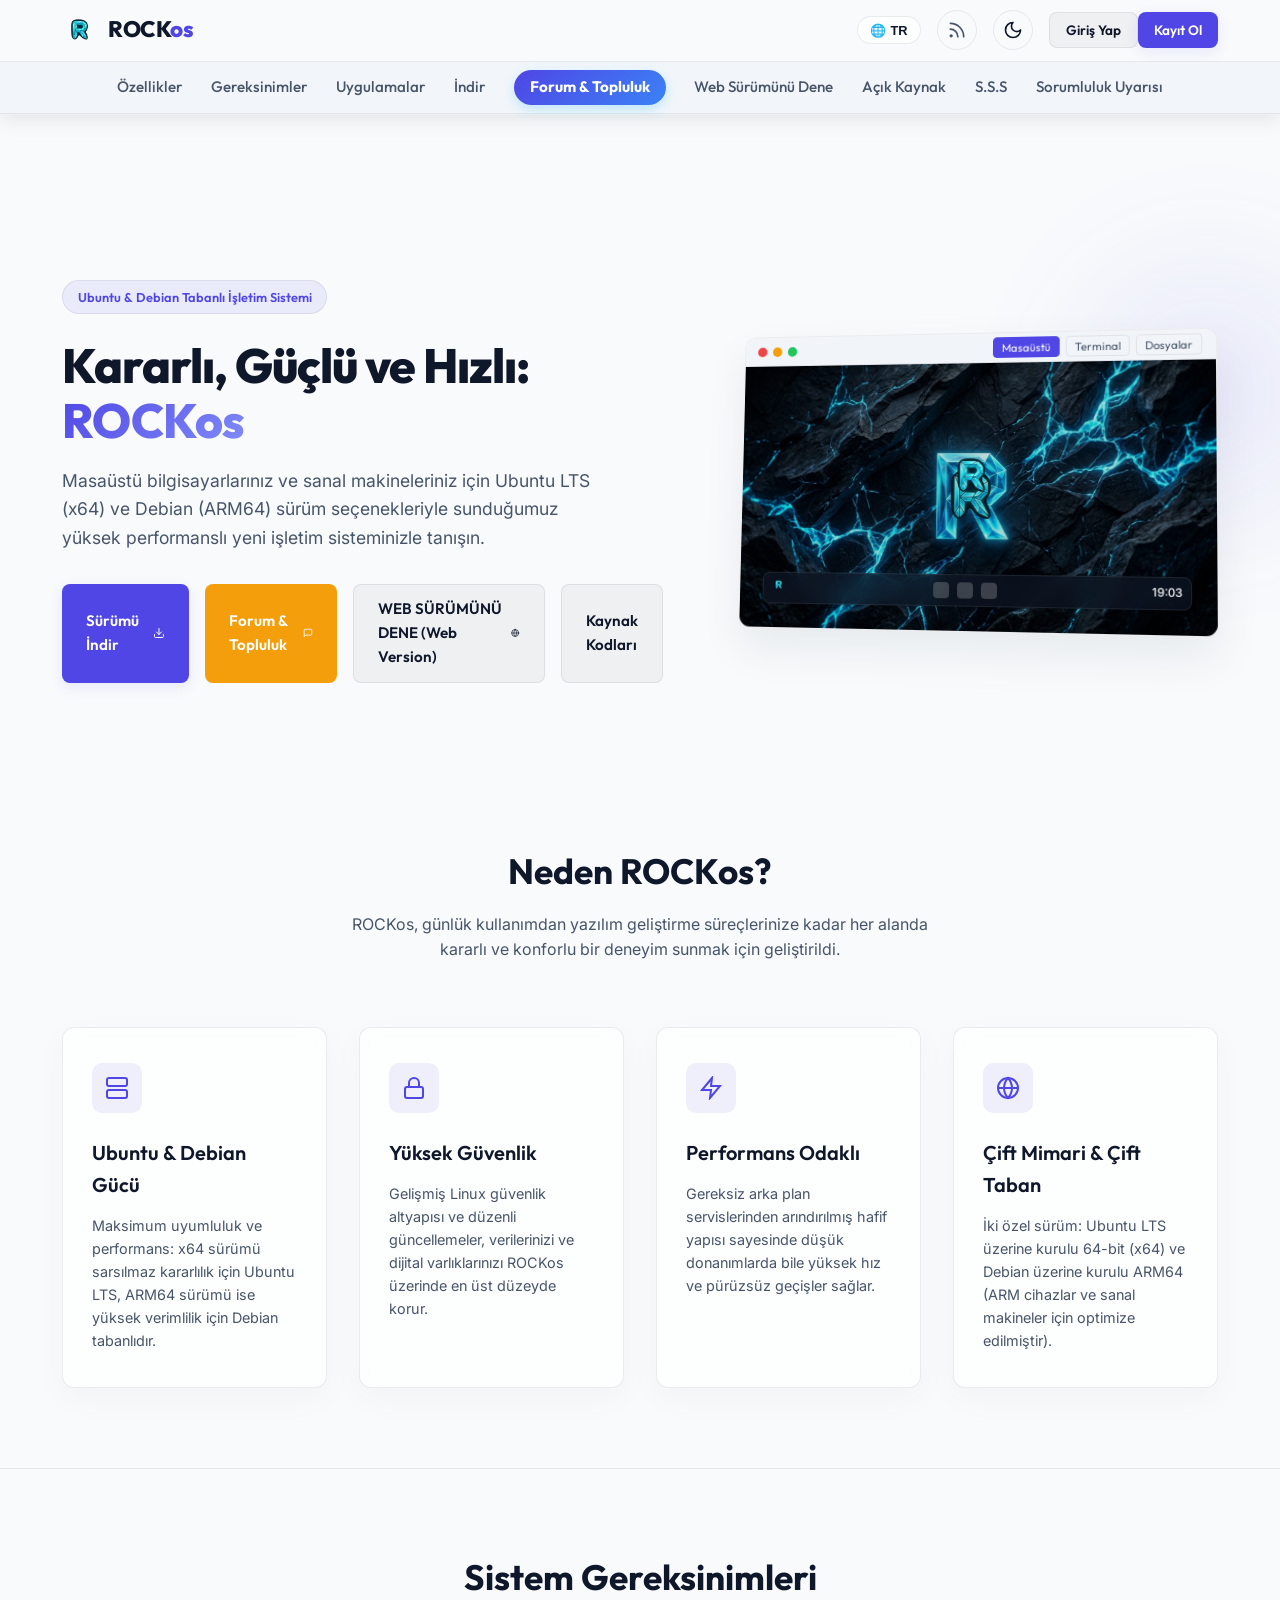
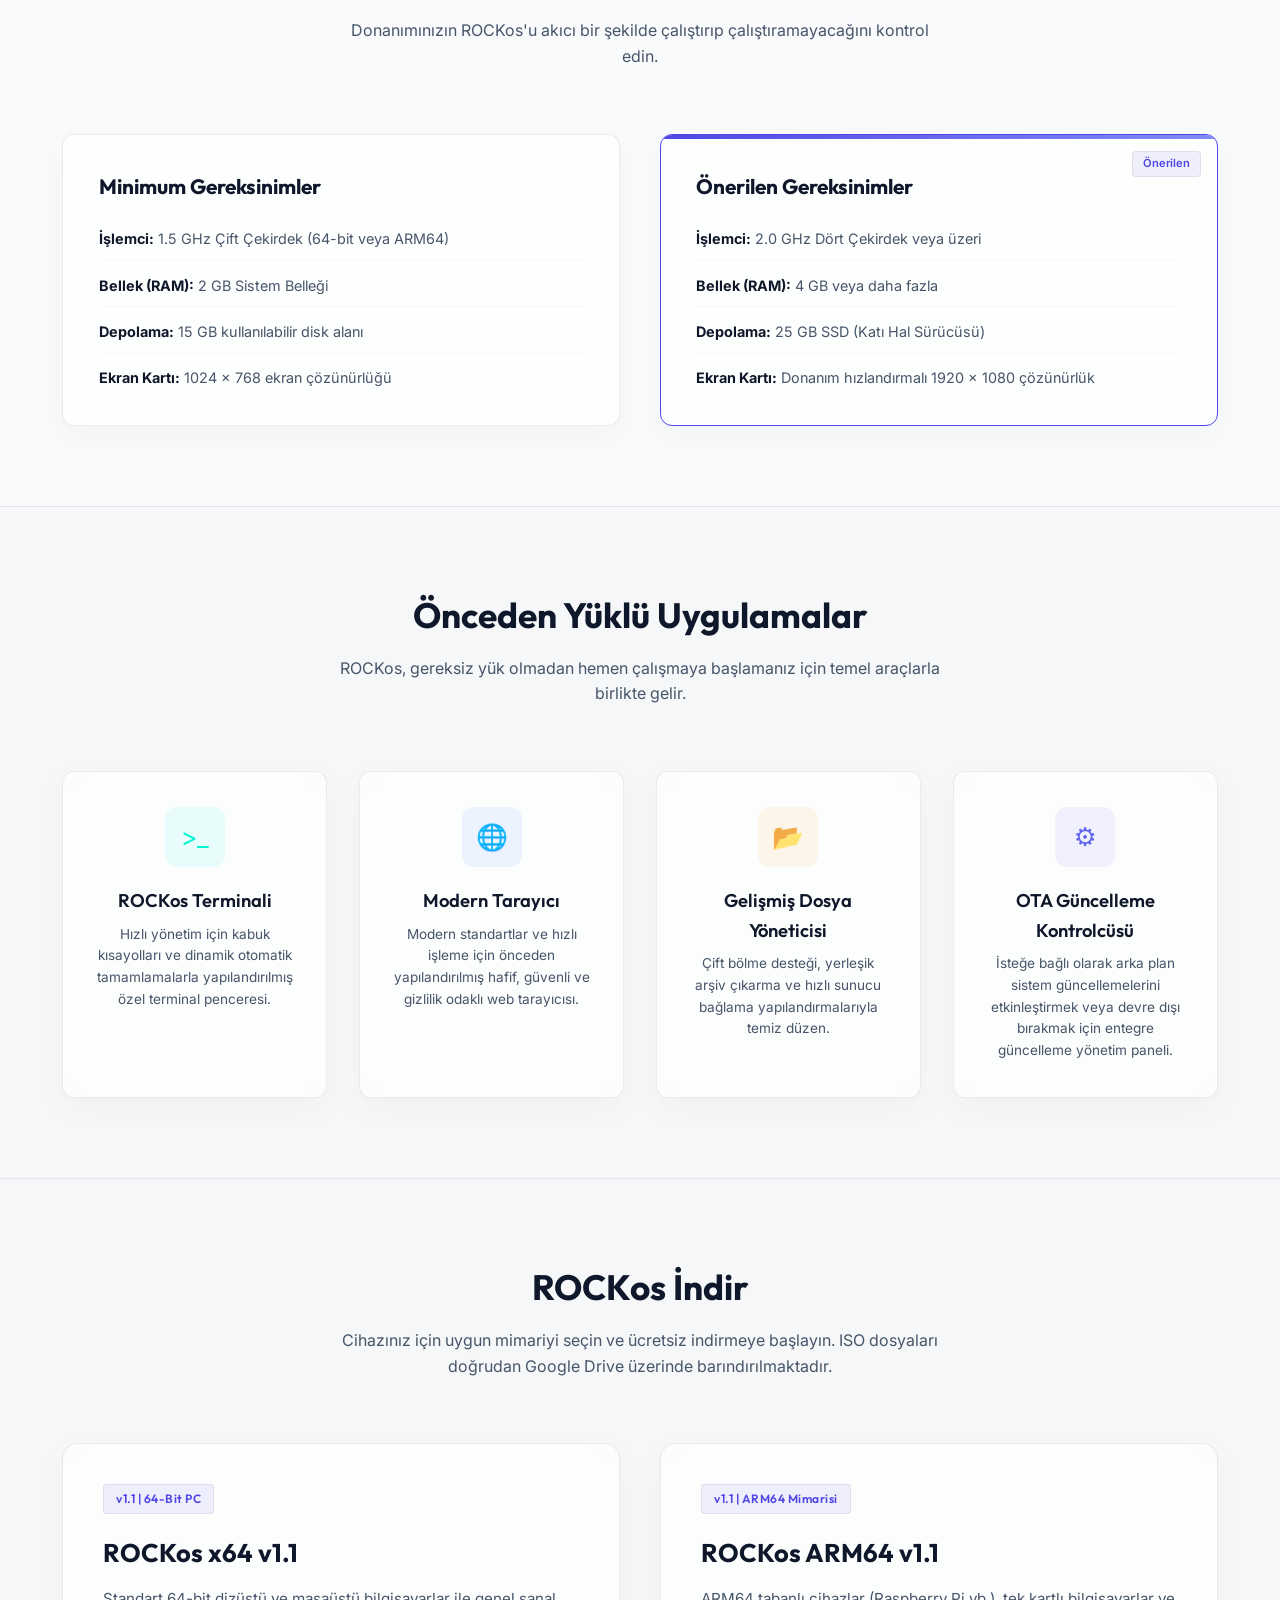
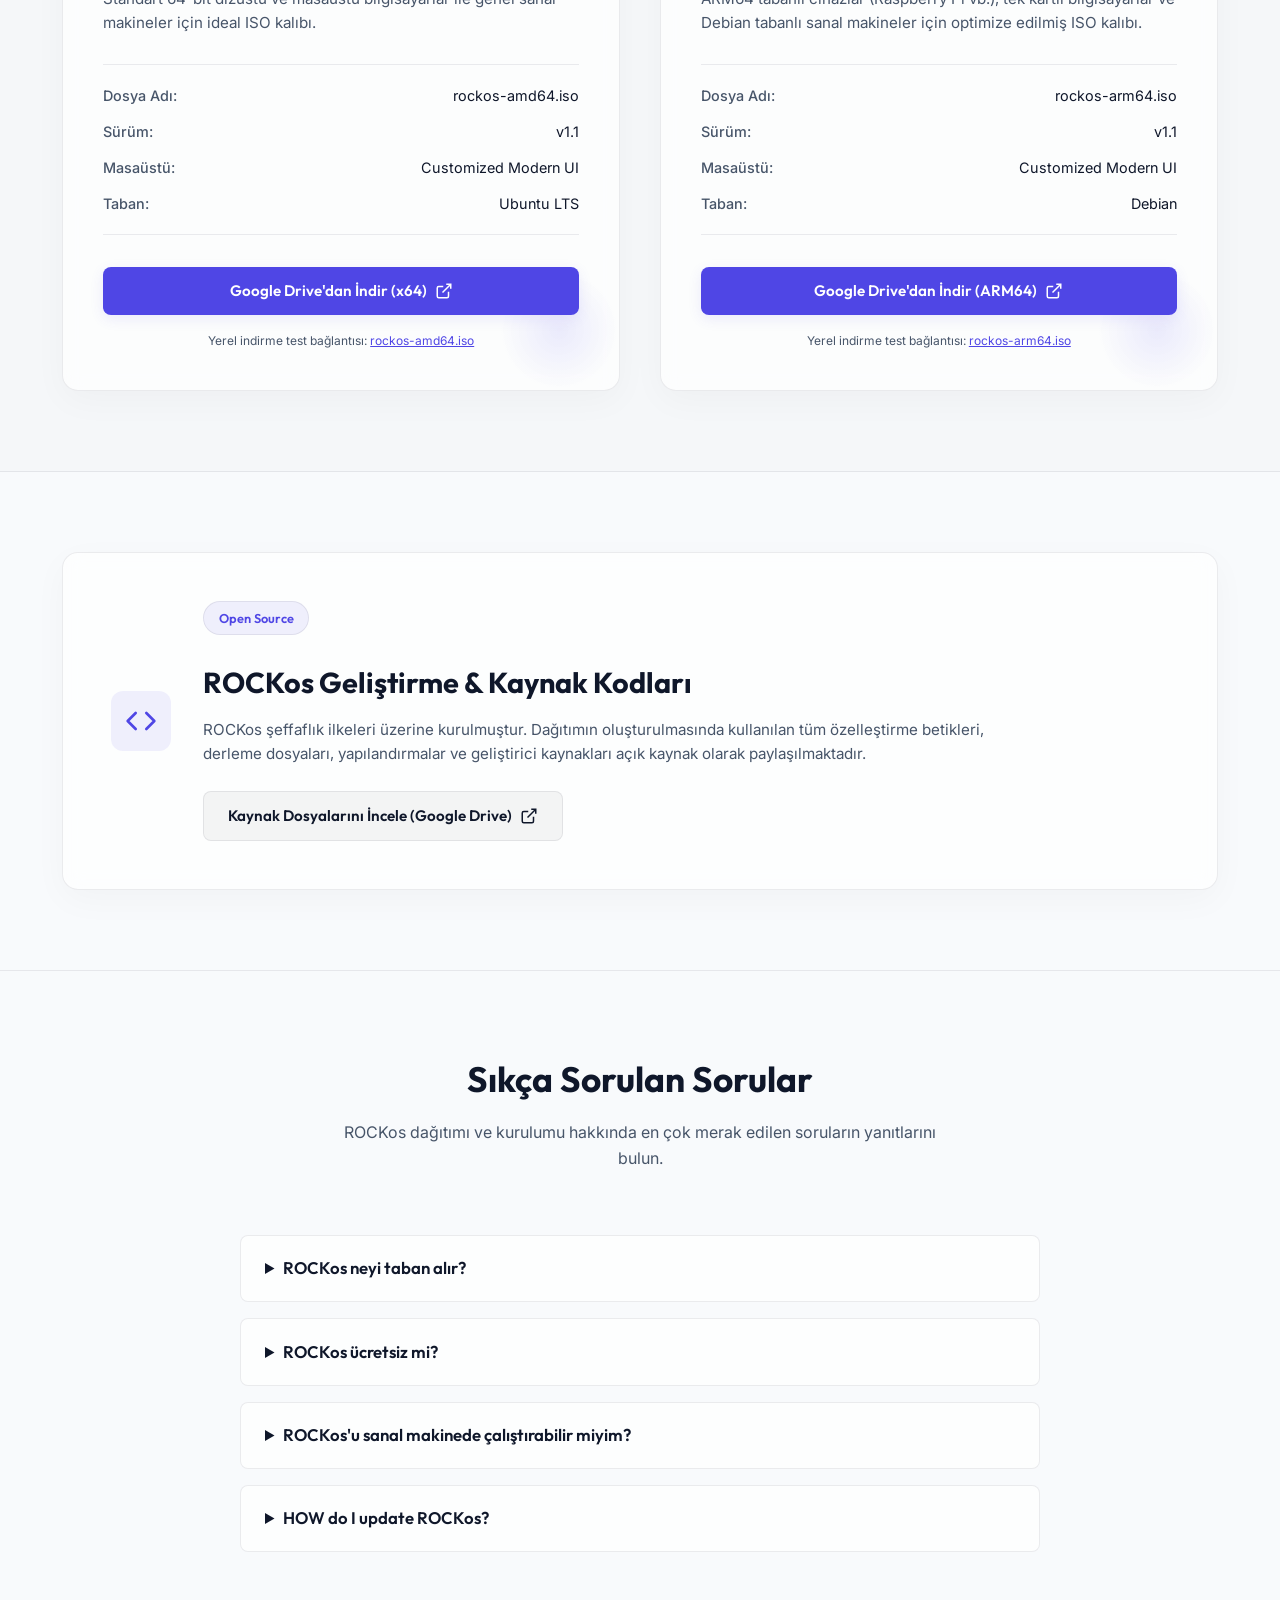
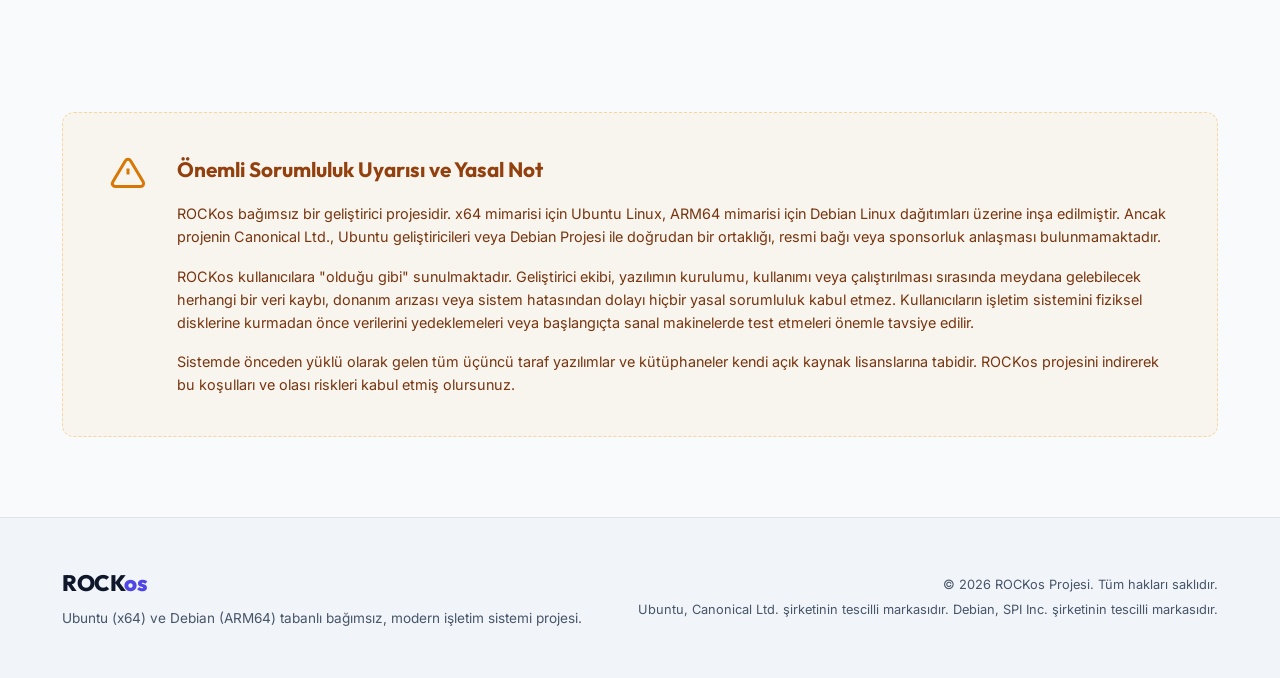
==== commit 92bad66a: "Add files via upload" ====
--- a/index.html
+++ b/index.html
@@ -16,7 +16,7 @@
     <meta property="og:image" content="logo.png">
     <meta property="og:type" content="website">
 
-    <!-- Browser Theme & FOUC Prevention (Light/Dark Theme Preference) -->
+    <!-- Browser Theme & FOUC Prevention -->
     <meta name="color-scheme" content="light dark">
     <script>
         {
@@ -41,77 +41,85 @@
 </head>
 <body>
 
-    <!-- Header / Navigation -->
+    <!-- 2-Tier Full-Width Header / Navigation -->
     <header class="header">
-        <div class="container header-container">
-            <a href="#" class="logo-area" aria-label="ROCKos Home">
-                <div class="logo-fallback-wrapper">
-                    <img src="logo.png" alt="ROCKos Logo" class="logo-img" onerror="this.style.display='none'; this.nextElementSibling.style.display='inline-block';">
-                    <span class="logo-text-icon" style="display:none;">🪨</span>
-                </div>
-                <span class="logo-text">ROCK<span class="logo-accent">os</span></span>
-            </a>
-            
-            <nav class="nav-menu" aria-label="Main Menu">
-                <a href="#features" class="nav-link" data-i18n="nav_features">Features</a>
-                <a href="#requirements" class="nav-link" data-i18n="nav_requirements">Requirements</a>
-                <a href="#apps" class="nav-link" data-i18n="nav_apps">Apps</a>
-                <a href="#download" class="nav-link" data-i18n="nav_download">Download</a>
-                <a href="https://rockosweb.vercel.app" target="_blank" rel="noopener" class="nav-link" data-i18n="nav_try_web">Try on Web</a>
-                <a href="#forum" class="nav-link" data-i18n="nav_forum">Forum & Community</a>
-                <a href="#open-source" class="nav-link" data-i18n="nav_open_source">Open Source</a>
-                <a href="#faq" class="nav-link" data-i18n="nav_faq">FAQ</a>
-                <a href="#disclaimer" class="nav-link" data-i18n="nav_disclaimer">Disclaimer</a>
-            </nav>
-
-            <div class="header-actions">
-                <!-- Language Toggle Button (TR / EN) -->
-                <button id="lang-toggle" class="lang-toggle-btn" title="Switch Language / Dil Değiştir">
-                    <span class="lang-icon">🌐</span>
-                    <span id="lang-text" class="lang-text">TR</span>
-                </button>
-
-                <!-- RSS Button -->
-                <a href="feed.xml" target="_blank" class="rss-link-btn" title="RSS Feed" aria-label="ROCKos RSS Updates Feed">
-                    <svg viewBox="0 0 24 24" fill="none" stroke="currentColor" stroke-width="2" stroke-linecap="round" stroke-linejoin="round">
-                        <path d="M4 11a9 9 0 0 1 9 9"></path>
-                        <path d="M4 4a16 16 0 0 1 16 16"></path>
-                        <circle cx="5" cy="19" r="1"></circle>
-                    </svg>
+        <!-- Header Tier 1: Brand Logo, Actions, Auth & Controls -->
+        <div class="header-top">
+            <div class="container header-container-top">
+                <a href="index.html" class="logo-area" aria-label="ROCKos Home">
+                    <div class="logo-fallback-wrapper">
+                        <img src="logo.png" alt="ROCKos Logo" class="logo-img" onerror="this.style.display='none'; this.nextElementSibling.style.display='inline-block';">
+                        <span class="logo-text-icon" style="display:none;">🪨</span>
+                    </div>
+                    <span class="logo-text">ROCK<span class="logo-accent">os</span></span>
                 </a>
 
-                <!-- Theme Toggle Button -->
-                <button id="theme-toggle" class="theme-toggle-btn" aria-label="Toggle Theme" title="Light/Dark Theme">
-                    <svg class="sun-icon" viewBox="0 0 24 24" fill="none" stroke="currentColor" stroke-width="2" stroke-linecap="round" stroke-linejoin="round">
-                        <circle cx="12" cy="12" r="4"></circle>
-                        <path d="M12 2v2M12 20v2M4.93 4.93l1.41 1.41M17.66 17.66l1.41 1.41M2 12h2M20 12h2M6.34 17.66l-1.41 1.41M19.07 4.93l-1.41 1.41"></path>
-                    </svg>
-                    <svg class="moon-icon" viewBox="0 0 24 24" fill="none" stroke="currentColor" stroke-width="2" stroke-linecap="round" stroke-linejoin="round">
-                        <path d="M12 3a6 6 0 0 0 9 9 9 9 0 1 1-9-9Z"></path>
-                    </svg>
-                </button>
-
-                <!-- Auth Buttons & User Profile Area -->
-                <div id="auth-buttons-area" class="auth-buttons-wrapper">
-                    <button id="btn-open-login" class="btn btn-secondary btn-sm" data-i18n="nav_login">Login</button>
-                    <button id="btn-open-register" class="btn btn-primary btn-sm" data-i18n="nav_register">Register</button>
-                </div>
-
-                <div id="user-profile-badge" class="user-badge-container" style="display:none;">
-                    <div class="user-info">
-                        <span id="user-badge-name" class="user-name">vuskantech</span>
-                        <span id="user-badge-level" class="user-level-tag">Lvl 6</span>
-                        <span id="user-badge-role" class="user-role-tag admin">ADMIN</span>
-                    </div>
-                    <button id="btn-admin-panel" class="btn btn-warning btn-sm" style="display:none;" data-i18n="nav_admin_panel">Admin Panel</button>
-                    <button id="btn-logout" class="btn btn-secondary btn-sm" data-i18n="nav_logout">Logout</button>
-                </div>
+                <div class="header-actions">
+                    <!-- Language Toggle (TR / EN) -->
+                    <button id="lang-toggle" class="lang-toggle-btn" title="Switch Language / Dil Değiştir">
+                        <span class="lang-icon">🌐</span>
+                        <span id="lang-text" class="lang-text">TR</span>
+                    </button>
+
+                    <!-- RSS Button -->
+                    <a href="feed.xml" target="_blank" class="rss-link-btn" title="RSS Feed" aria-label="ROCKos RSS Updates Feed">
+                        <svg viewBox="0 0 24 24" fill="none" stroke="currentColor" stroke-width="2" stroke-linecap="round" stroke-linejoin="round">
+                            <path d="M4 11a9 9 0 0 1 9 9"></path>
+                            <path d="M4 4a16 16 0 0 1 16 16"></path>
+                            <circle cx="5" cy="19" r="1"></circle>
+                        </svg>
+                    </a>
+
+                    <!-- Theme Toggle -->
+                    <button id="theme-toggle" class="theme-toggle-btn" aria-label="Toggle Theme" title="Light/Dark Theme">
+                        <svg class="sun-icon" viewBox="0 0 24 24" fill="none" stroke="currentColor" stroke-width="2" stroke-linecap="round" stroke-linejoin="round">
+                            <circle cx="12" cy="12" r="4"></circle>
+                            <path d="M12 2v2M12 20v2M4.93 4.93l1.41 1.41M17.66 17.66l1.41 1.41M2 12h2M20 12h2M6.34 17.66l-1.41 1.41M19.07 4.93l-1.41 1.41"></path>
+                        </svg>
+                        <svg class="moon-icon" viewBox="0 0 24 24" fill="none" stroke="currentColor" stroke-width="2" stroke-linecap="round" stroke-linejoin="round">
+                            <path d="M12 3a6 6 0 0 0 9 9 9 9 0 1 1-9-9Z"></path>
+                        </svg>
+                    </button>
+
+                    <!-- Auth Area -->
+                    <div id="auth-buttons-area" class="auth-buttons-wrapper">
+                        <button id="btn-open-login" class="btn btn-secondary btn-sm" data-i18n="nav_login">Login</button>
+                        <button id="btn-open-register" class="btn btn-primary btn-sm" data-i18n="nav_register">Register</button>
+                    </div>
+
+                    <div id="user-profile-badge" class="user-badge-container" style="display:none;">
+                        <div class="user-info">
+                            <span id="user-badge-name" class="user-name">User</span>
+                            <span id="user-badge-level" class="user-level-tag">Lvl 1</span>
+                            <span id="user-badge-role" class="user-role-tag member">MEMBER</span>
+                        </div>
+                        <button id="btn-admin-panel" class="btn btn-warning btn-sm" style="display:none;" data-i18n="nav_admin_panel">Admin Panel</button>
+                        <button id="btn-logout" class="btn btn-secondary btn-sm" data-i18n="nav_logout">Logout</button>
+                    </div>
+                </div>
+            </div>
+        </div>
+
+        <!-- Header Tier 2: Wide Navigation Bar -->
+        <div class="header-bottom">
+            <div class="container header-container-bottom">
+                <nav class="nav-menu" aria-label="Main Menu">
+                    <a href="#features" class="nav-link" data-i18n="nav_features">Features</a>
+                    <a href="#requirements" class="nav-link" data-i18n="nav_requirements">Requirements</a>
+                    <a href="#apps" class="nav-link" data-i18n="nav_apps">Apps</a>
+                    <a href="#download" class="nav-link" data-i18n="nav_download">Download</a>
+                    <a href="forum.html" class="nav-link nav-highlight" data-i18n="nav_forum">Forum & Community</a>
+                    <a href="https://rockosweb.vercel.app" target="_blank" rel="noopener" class="nav-link" data-i18n="nav_try_web">Try on Web</a>
+                    <a href="#open-source" class="nav-link" data-i18n="nav_open_source">Open Source</a>
+                    <a href="#faq" class="nav-link" data-i18n="nav_faq">FAQ</a>
+                    <a href="#disclaimer" class="nav-link" data-i18n="nav_disclaimer">Disclaimer</a>
+                </nav>
             </div>
         </div>
     </header>
 
     <!-- Main Content -->
-    <main>
+    <main class="main-content-spaced">
         <!-- Hero Section -->
         <section class="hero-section">
             <div class="container hero-container">
@@ -125,6 +133,12 @@
                             <span data-i18n="hero_btn_download">Download Release</span>
                             <svg class="btn-icon" viewBox="0 0 24 24" fill="none" stroke="currentColor" stroke-width="2" stroke-linecap="round" stroke-linejoin="round">
                                 <path d="M21 15v4a2 2 0 0 1-2 2H5a2 2 0 0 1-2-2v-4M7 10l5 5 5-5M12 15V3"/>
+                            </svg>
+                        </a>
+                        <a href="forum.html" class="btn btn-warning">
+                            <span data-i18n="nav_forum">Forum & Community</span>
+                            <svg class="btn-icon" viewBox="0 0 24 24" fill="none" stroke="currentColor" stroke-width="2">
+                                <path d="M21 15a2 2 0 0 1-2 2H7l-4 4V5a2 2 0 0 1 2-2h14a2 2 0 0 1 2 2z"/>
                             </svg>
                         </a>
                         <a href="https://rockosweb.vercel.app" target="_blank" rel="noopener" class="btn btn-secondary">
@@ -407,32 +421,6 @@
             </div>
         </section>
 
-        <!-- Forum Section -->
-        <section id="forum" class="forum-section">
-            <div class="container">
-                <div class="section-header">
-                    <h2 class="section-title" data-i18n="forum_title">Community Forum & Discussions</h2>
-                    <p class="section-description" data-i18n="forum_desc">Ask questions, share feedback, and level up your rank by contributing to the ROCKos community.</p>
-                </div>
-                
-                <div class="forum-controls">
-                    <div class="forum-filters">
-                        <button class="forum-filter-btn active" data-category="all" data-i18n="forum_filter_all">All Categories</button>
-                        <button class="forum-filter-btn" data-category="general" data-i18n="forum_filter_general">General</button>
-                        <button class="forum-filter-btn" data-category="support" data-i18n="forum_filter_support">Support & Help</button>
-                        <button class="forum-filter-btn" data-category="ideas" data-i18n="forum_filter_ideas">Ideas & Requests</button>
-                        <button class="forum-filter-btn" data-category="announcements" data-i18n="forum_filter_announcements">Announcements</button>
-                    </div>
-                    <button id="btn-new-thread" class="btn btn-primary" data-i18n="forum_btn_new_thread">+ Create New Topic</button>
-                </div>
-
-                <!-- Forum Threads List -->
-                <div id="forum-threads-list" class="forum-threads-list">
-                    <!-- Dynamically rendered by app.js -->
-                </div>
-            </div>
-        </section>
-
         <!-- Open Source Section -->
         <section id="open-source" class="opensource-section">
             <div class="container">
@@ -530,8 +518,6 @@
     </footer>
 
     <!-- MODAL WINDOWS -->
-
-    <!-- Modal 1: Login -->
     <div id="modal-login" class="modal-overlay" style="display:none;">
         <div class="modal-card">
             <button class="modal-close-btn">&times;</button>
@@ -556,7 +542,6 @@
         </div>
     </div>
 
-    <!-- Modal 2: Register -->
     <div id="modal-register" class="modal-overlay" style="display:none;">
         <div class="modal-card">
             <button class="modal-close-btn">&times;</button>
@@ -581,50 +566,10 @@
         </div>
     </div>
 
-    <!-- Modal 3: Create New Thread -->
-    <div id="modal-new-thread" class="modal-overlay" style="display:none;">
-        <div class="modal-card modal-lg">
-            <button class="modal-close-btn">&times;</button>
-            <h3 data-i18n="new_thread_title">Start a New Discussion</h3>
-            
-            <form id="form-new-thread" class="modal-form">
-                <div class="form-group">
-                    <label data-i18n="thread_title_label">Topic Title</label>
-                    <input type="text" id="thread-title-input" required placeholder="What's on your mind?">
-                </div>
-                <div class="form-group">
-                    <label data-i18n="thread_category_label">Category</label>
-                    <select id="thread-category-input" required>
-                        <option value="general" data-i18n="forum_filter_general">General</option>
-                        <option value="support" data-i18n="forum_filter_support">Support & Help</option>
-                        <option value="ideas" data-i18n="forum_filter_ideas">Ideas & Requests</option>
-                        <option value="announcements" data-i18n="forum_filter_announcements">Announcements</option>
-                    </select>
-                </div>
-                <div class="form-group">
-                    <label data-i18n="thread_content_label">Content / Message</label>
-                    <textarea id="thread-content-input" rows="5" required placeholder="Describe your question or idea in detail..."></textarea>
-                </div>
-                <button type="submit" class="btn btn-primary btn-block" data-i18n="thread_submit_btn">Publish Topic (+20 XP)</button>
-            </form>
-        </div>
-    </div>
-
-    <!-- Modal 4: Thread Detail & Comments -->
-    <div id="modal-thread-detail" class="modal-overlay" style="display:none;">
-        <div class="modal-card modal-lg">
-            <button class="modal-close-btn">&times;</button>
-            <div id="thread-detail-container">
-                <!-- Dynamically filled by app.js -->
-            </div>
-        </div>
-    </div>
-
-    <!-- Modal 5: vuskantech Admin Rank Management Panel -->
     <div id="modal-admin-panel" class="modal-overlay" style="display:none;">
         <div class="modal-card modal-xl">
             <button class="modal-close-btn">&times;</button>
-            <h3 data-i18n="admin_panel_title">vuskantech Admin Control Panel</h3>
+            <h3 data-i18n="admin_panel_title">Admin Control Panel</h3>
             <p class="modal-desc" data-i18n="admin_panel_desc">Manage user roles, promote/demote ranks, and moderate community posts.</p>
             
             <div class="table-wrapper">
--- a/style.css
+++ b/style.css
@@ -163,31 +163,72 @@
 
 /* --- Layout Elements --- */
 .container {
-    width: 100%;
-    max-width: 1280px;
+    width: 94%;
+    max-width: 1440px;
     margin: 0 auto;
-    padding: 0 2.5rem;
-}
-
-/* --- Header / Nav --- */
+    padding: 0 1.5rem;
+}
+
+.main-content-spaced {
+    margin-top: 130px;
+}
+
+/* --- 2-Tier Full-Width Header --- */
 .header {
     position: fixed;
     top: 0;
     left: 0;
     width: 100%;
-    height: 70px;
     z-index: 1000;
-    background-color: light-dark(rgba(248, 250, 252, 0.8), rgba(7, 10, 19, 0.75));
+    box-shadow: 0 4px 20px rgba(0,0,0,0.1);
+}
+
+.header-top {
+    padding: 0.65rem 0;
+    background-color: light-dark(rgba(248, 250, 252, 0.95), rgba(7, 10, 19, 0.92));
+    backdrop-filter: blur(16px);
+    border-bottom: 1px solid var(--border-color);
+}
+
+.header-container-top {
+    display: flex;
+    align-items: center;
+    justify-content: space-between;
+}
+
+.header-bottom {
+    padding: 0.5rem 0;
+    background-color: light-dark(rgba(241, 245, 249, 0.85), rgba(13, 19, 31, 0.85));
     backdrop-filter: blur(12px);
     border-bottom: 1px solid var(--border-color);
-    transition: background-color var(--transition-speed) ease, border-color var(--transition-speed) ease;
-}
-
-.header-container {
-    display: flex;
-    align-items: center;
-    justify-content: space-between;
-    height: 100%;
+}
+
+.header-container-bottom {
+    display: flex;
+    align-items: center;
+    justify-content: center;
+}
+
+.nav-menu {
+    display: flex;
+    align-items: center;
+    gap: 1.8rem;
+    flex-wrap: wrap;
+    justify-content: center;
+}
+
+.nav-highlight {
+    background: linear-gradient(135deg, var(--accent) 0%, #3b82f6 100%);
+    color: #fff !important;
+    padding: 0.35rem 1rem !important;
+    border-radius: 20px;
+    font-weight: 700 !important;
+    box-shadow: 0 4px 12px rgba(56, 189, 248, 0.3);
+}
+
+.nav-highlight:hover {
+    transform: translateY(-1px);
+    box-shadow: 0 6px 16px rgba(56, 189, 248, 0.4);
 }
 
 .logo-area {
@@ -1499,10 +1540,36 @@
     color: var(--text-secondary);
 }
 
-/* --- Forum Section --- */
-.forum-section {
-    padding: 110px 0;
-    border-top: 1px solid var(--border-color);
+/* --- Forum Standalone Page Styles --- */
+.forum-hero-section {
+    padding: 40px 0 100px 0;
+}
+
+.forum-hero-box {
+    text-align: center;
+    margin-bottom: 3rem;
+}
+
+.forum-main-title {
+    font-family: var(--font-heading);
+    font-size: 2.8rem;
+    font-weight: 800;
+    color: var(--text-primary);
+    margin-bottom: 0.8rem;
+}
+
+.forum-main-desc {
+    font-size: 1.15rem;
+    color: var(--text-secondary);
+    max-width: 700px;
+    margin: 0 auto;
+}
+
+.btn-lg {
+    padding: 0.8rem 1.8rem;
+    font-size: 1rem;
+    font-weight: 700;
+    border-radius: 12px;
 }
 
 .forum-controls {
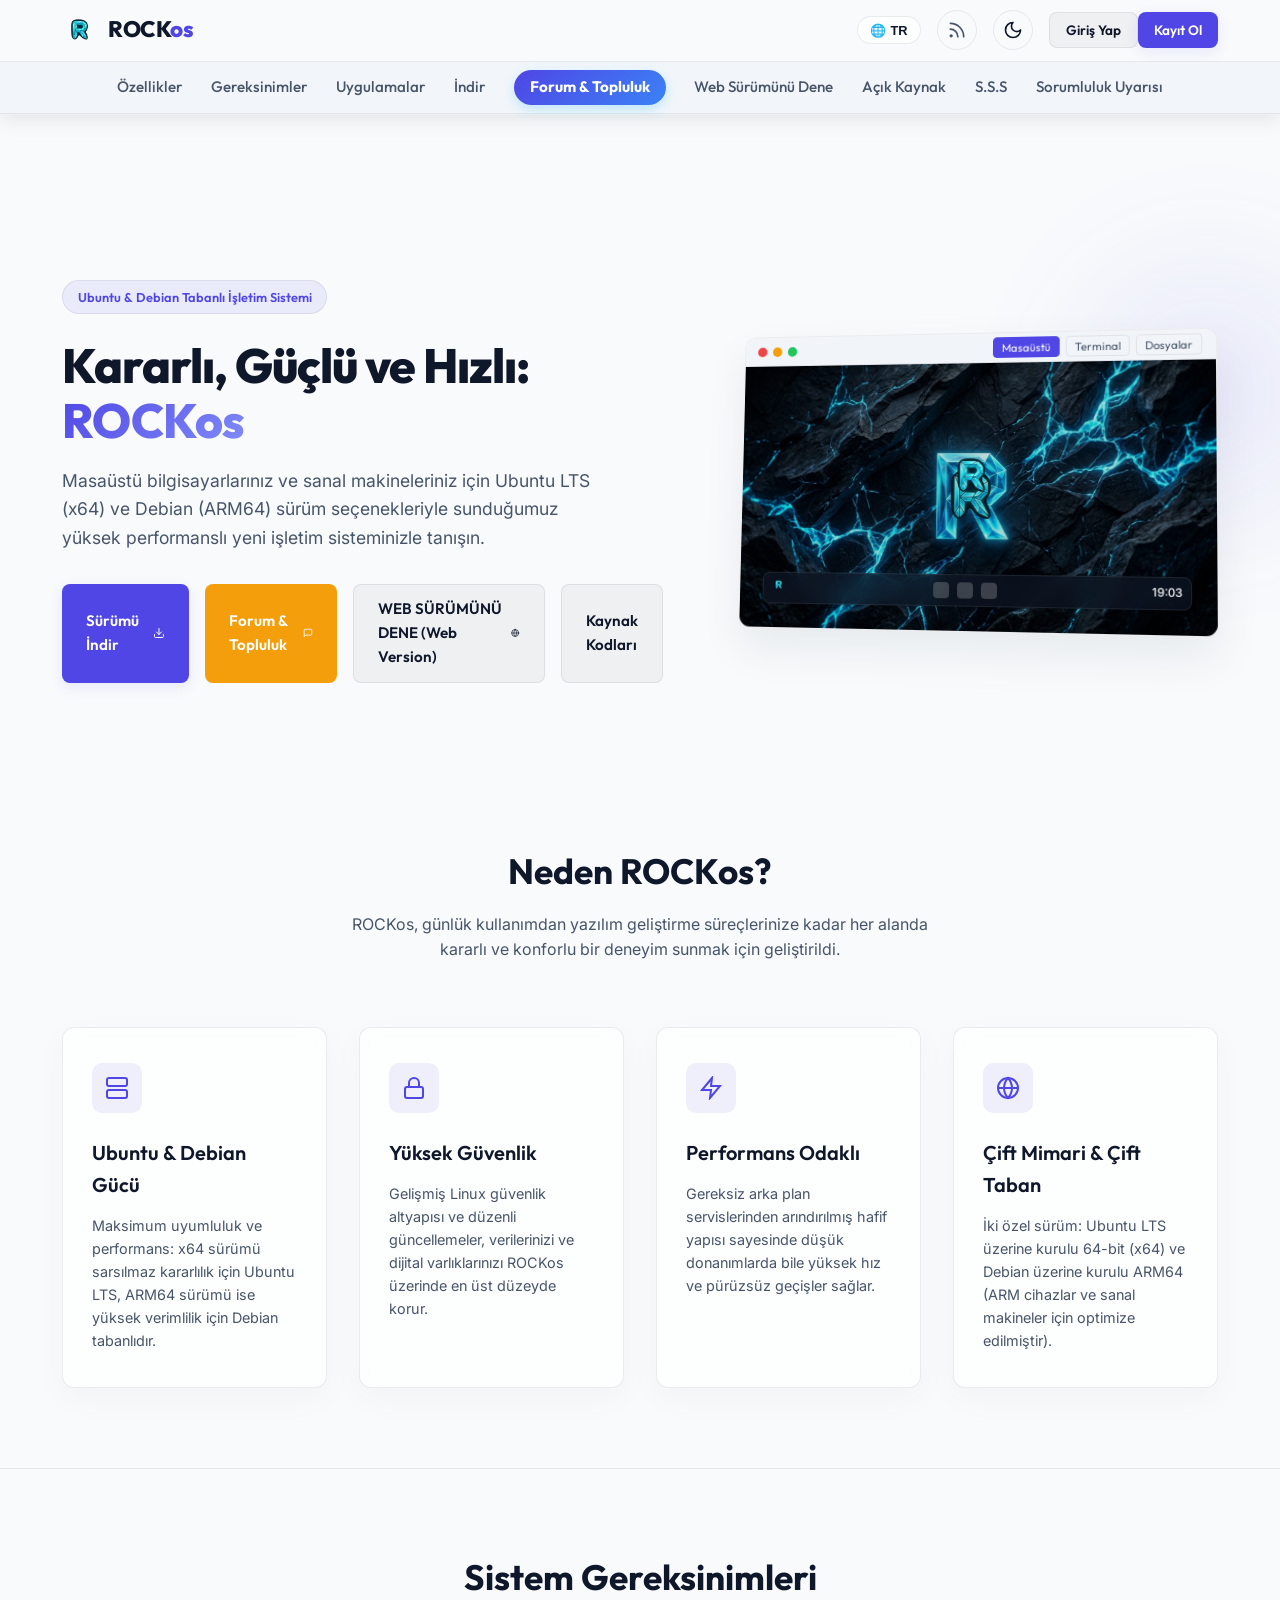
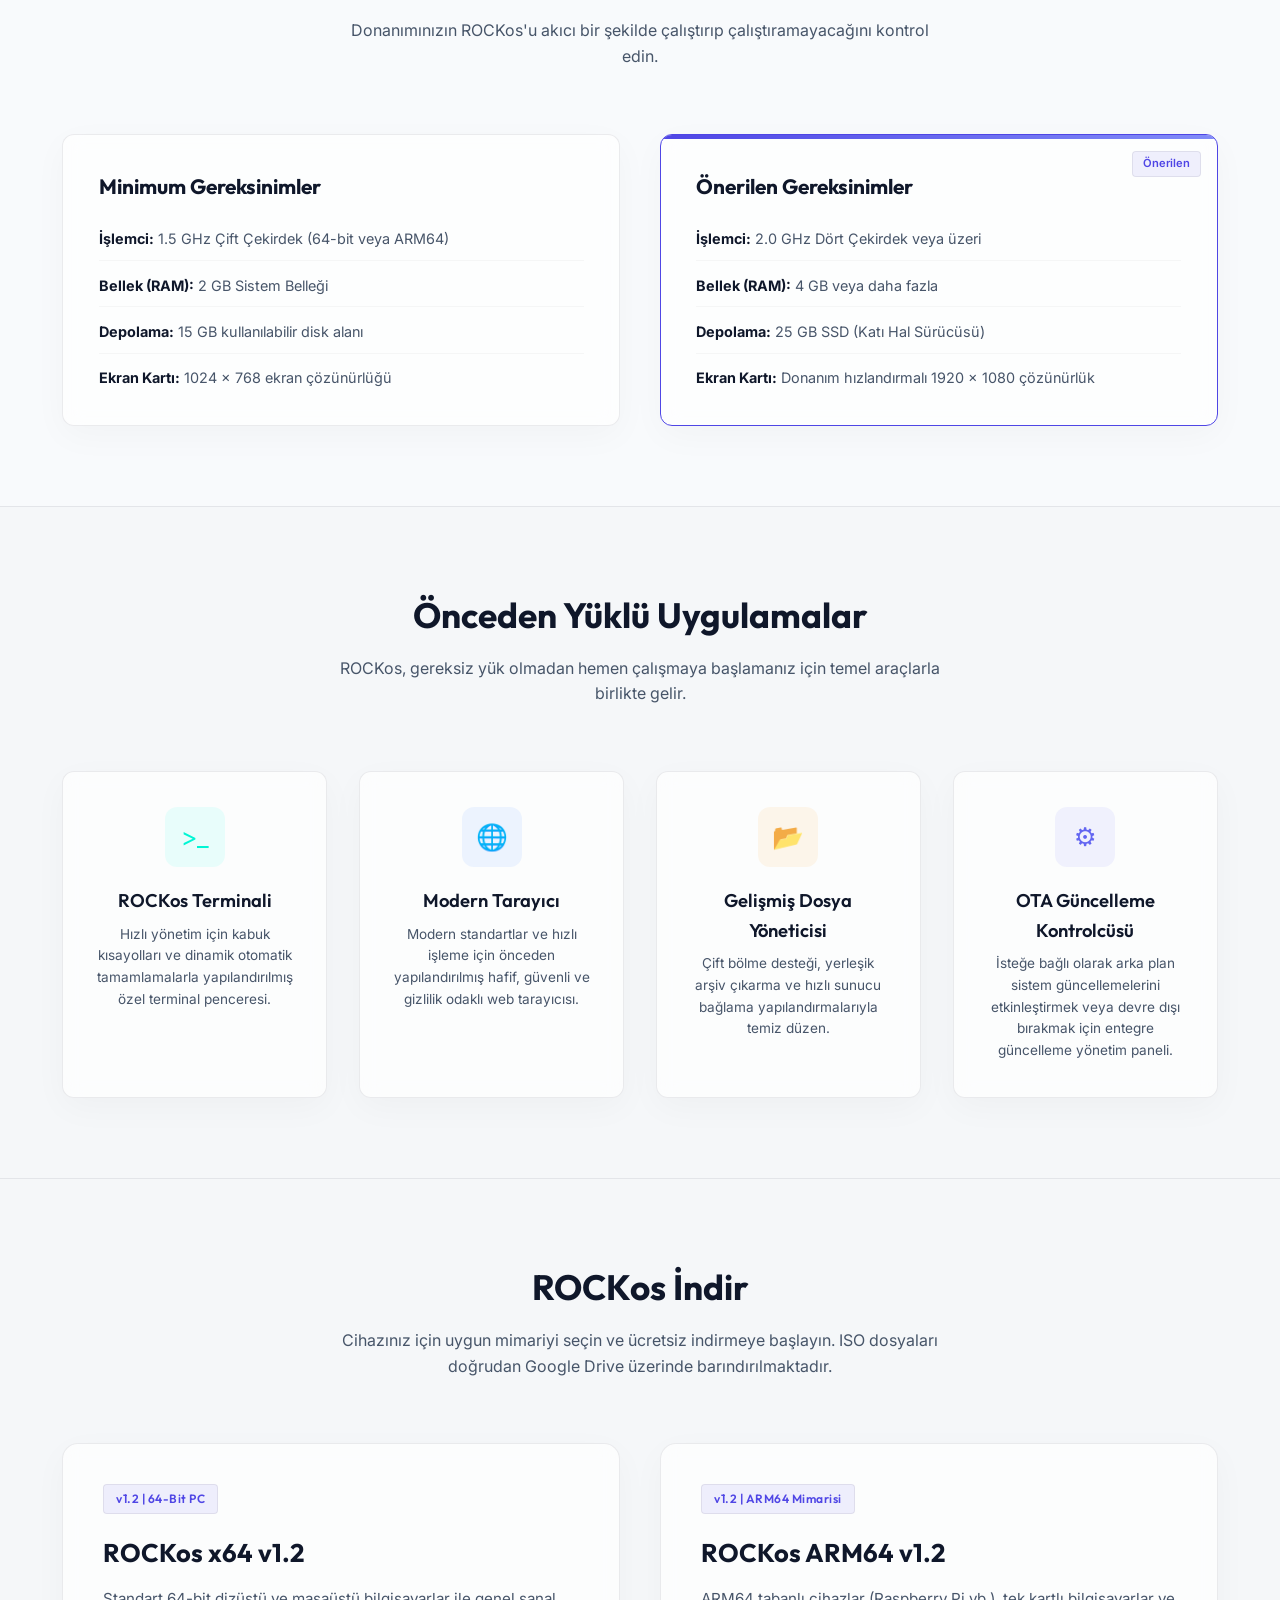
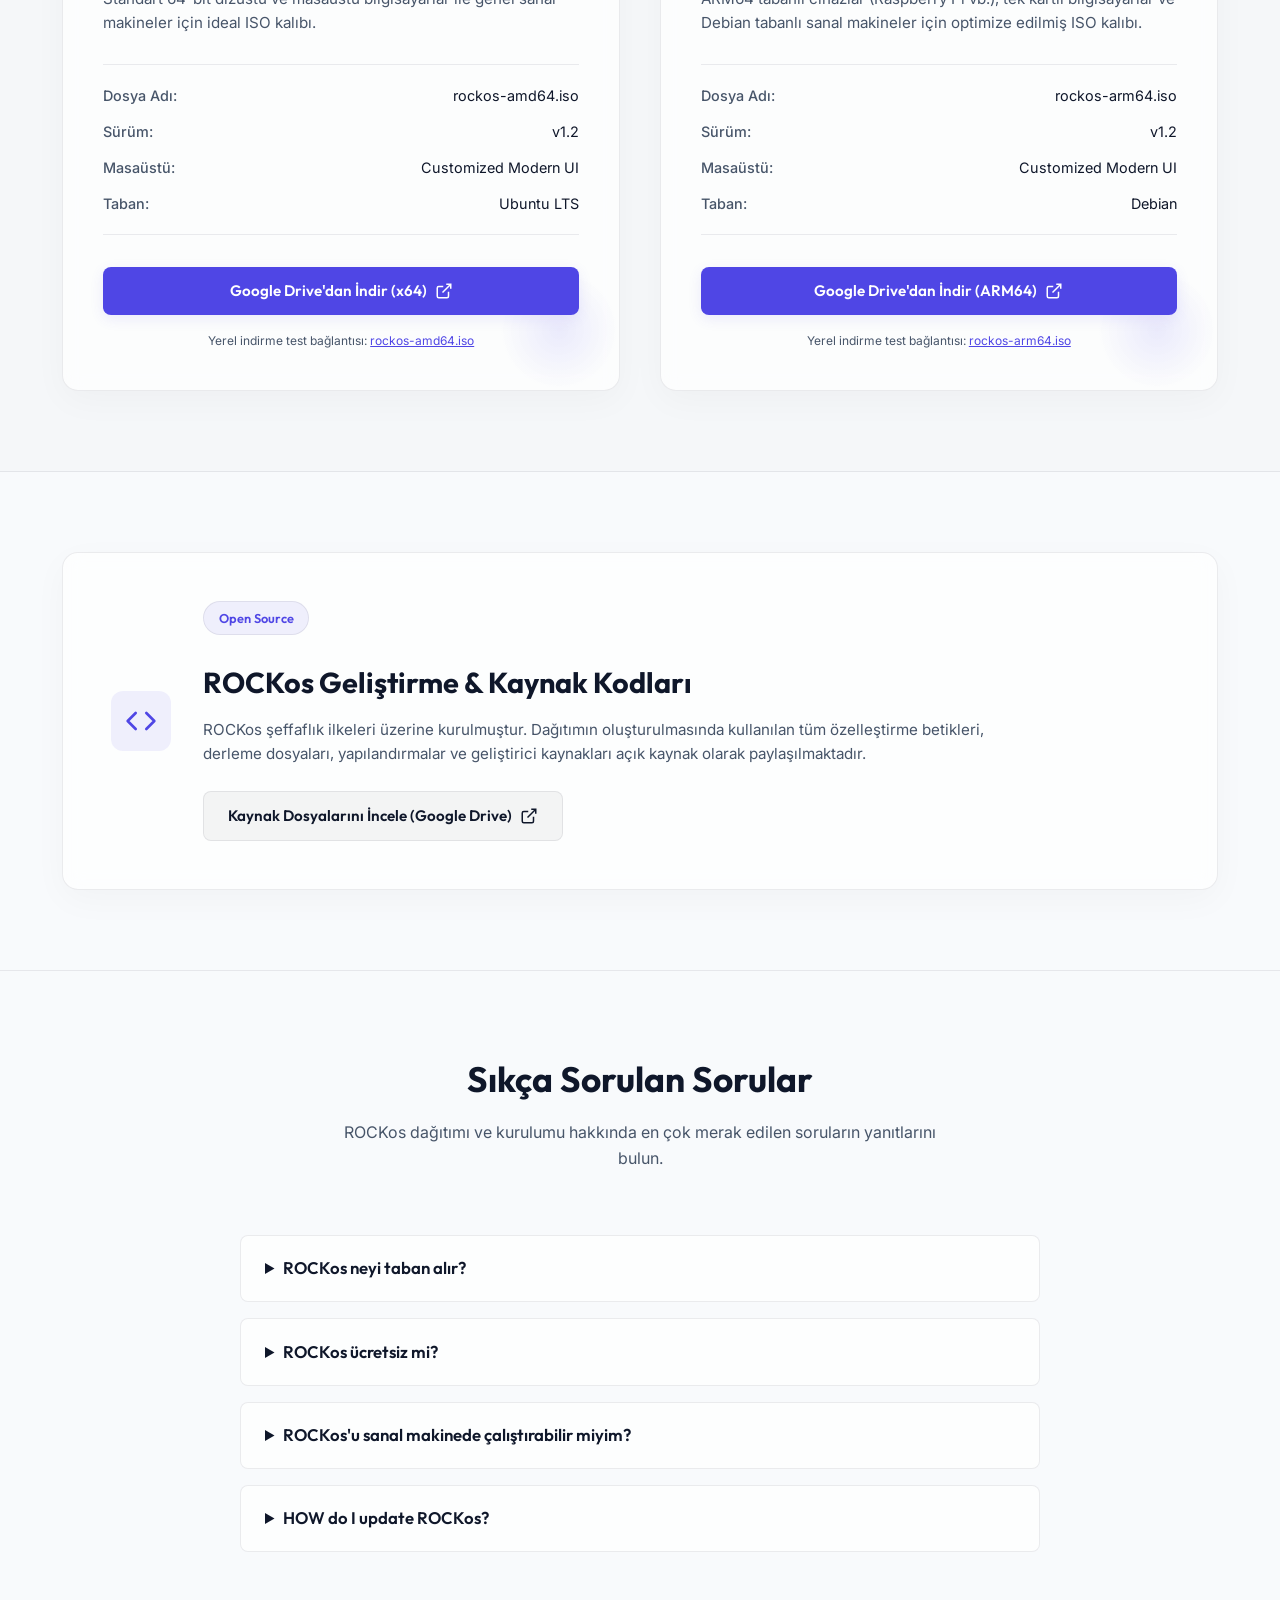
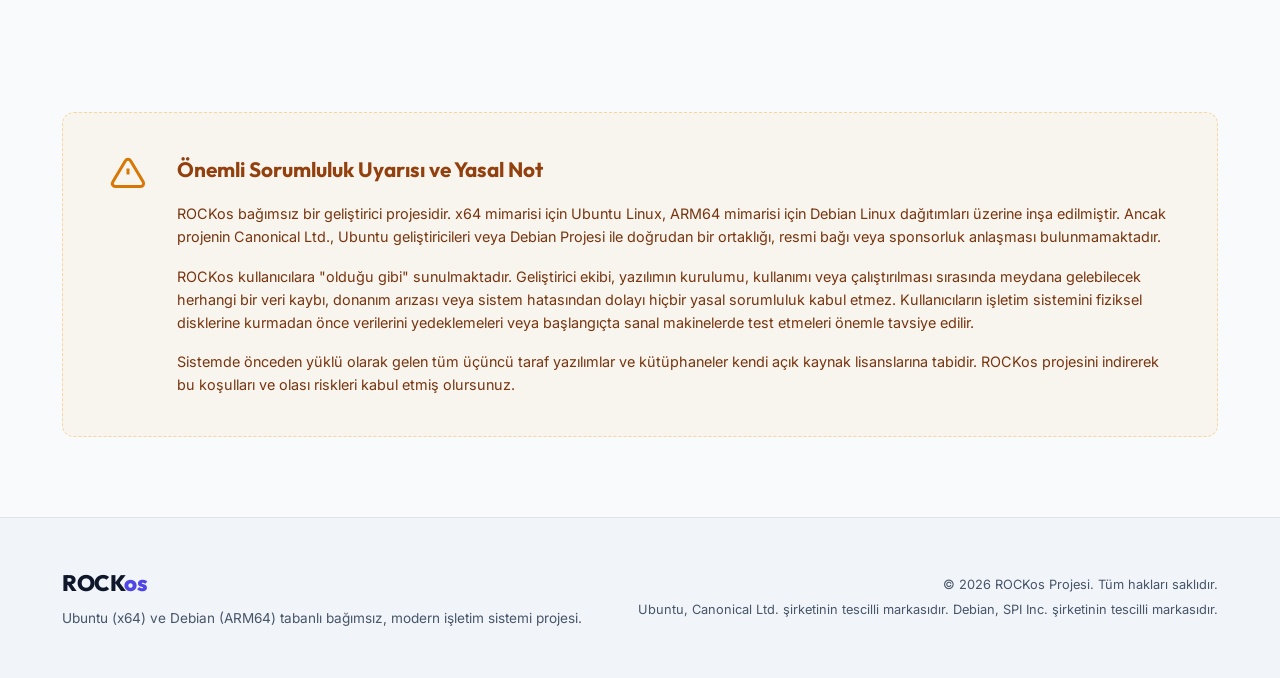
==== commit 762e2ce7: "Add files via upload" ====
--- a/index.html
+++ b/index.html
@@ -196,7 +196,7 @@
                                 <div class="terminal-container">
                                     <div class="terminal-input-line"><span class="prompt">rockos@system:~$</span> <span class="typed-text">neofetch</span></div>
                                     <div class="terminal-output">
-                                        <p><span style="color:#38bdf8">OS:</span> ROCKos 1.1 (x64 / ARM64)</p>
+                                        <p><span style="color:#38bdf8">OS:</span> ROCKos 1.2 (x64 / ARM64)</p>
                                         <p><span style="color:#38bdf8">Kernel:</span> 6.8.0-generic</p>
                                         <p><span style="color:#38bdf8">Base:</span> Ubuntu LTS &amp; Debian</p>
                                         <p><span style="color:#38bdf8">Shell:</span> bash 5.2.21</p>
@@ -376,18 +376,18 @@
                 <div class="download-grid">
                     <!-- x64 Release -->
                     <div class="download-card">
-                        <div class="card-badge" data-i18n="dl_x64_badge">v1.1 | 64-Bit PC</div>
-                        <h3 class="download-card-title" data-i18n="dl_x64_title">ROCKos x64 v1.1</h3>
+                        <div class="card-badge" data-i18n="dl_x64_badge">v1.2 | 64-Bit PC</div>
+                        <h3 class="download-card-title" data-i18n="dl_x64_title">ROCKos x64 v1.2</h3>
                         <p class="download-card-desc" data-i18n="dl_x64_desc">Ideal ISO image for standard 64-bit laptops, desktops, and general-purpose virtual machines.</p>
                         
                         <ul class="download-details">
                             <li><strong data-i18n="dl_file_name">File Name:</strong> rockos-amd64.iso</li>
-                            <li><strong data-i18n="dl_version">Version:</strong> v1.1</li>
+                            <li><strong data-i18n="dl_version">Version:</strong> v1.2</li>
                             <li><strong data-i18n="dl_desktop_ui">Desktop:</strong> Customized Modern UI</li>
                             <li><strong data-i18n="dl_base">Base:</strong> Ubuntu LTS</li>
                         </ul>
                         
-                        <a href="https://drive.google.com/file/d/1uGnq3KFepUskLBF-klWSbXFAuNCrtUBH/view?usp=sharing" target="_blank" rel="noopener" class="btn btn-primary btn-block">
+                        <a href="https://drive.google.com/file/d/1S5uDkYMIZ9sbo6XbPkaaAWAAToSmMHqS/view?usp=sharing" target="_blank" rel="noopener" class="btn btn-primary btn-block">
                             <span data-i18n="dl_btn_x64">Download from Google Drive (x64)</span>
                             <svg class="btn-icon" viewBox="0 0 24 24" fill="none" stroke="currentColor" stroke-width="2">
                                 <path d="M18 13v6a2 2 0 0 1-2 2H5a2 2 0 0 1-2-2V8a2 2 0 0 1 2-2h6M15 3h6v6M10 14L21 3"/>
@@ -398,18 +398,18 @@
 
                     <!-- ARM64 Release -->
                     <div class="download-card">
-                        <div class="card-badge" data-i18n="dl_arm64_badge">v1.1 | ARM64 Architecture</div>
-                        <h3 class="download-card-title" data-i18n="dl_arm64_title">ROCKos ARM64 v1.1</h3>
+                        <div class="card-badge" data-i18n="dl_arm64_badge">v1.2 | ARM64 Architecture</div>
+                        <h3 class="download-card-title" data-i18n="dl_arm64_title">ROCKos ARM64 v1.2</h3>
                         <p class="download-card-desc" data-i18n="dl_arm64_desc">Optimized ISO image for ARM64-based devices (like Raspberry Pi), single-board computers, and virtual machines built on Debian.</p>
                         
                         <ul class="download-details">
                             <li><strong data-i18n="dl_file_name">File Name:</strong> rockos-arm64.iso</li>
-                            <li><strong data-i18n="dl_version">Version:</strong> v1.1</li>
+                            <li><strong data-i18n="dl_version">Version:</strong> v1.2</li>
                             <li><strong data-i18n="dl_desktop_ui">Desktop:</strong> Customized Modern UI</li>
                             <li><strong data-i18n="dl_base">Base:</strong> Debian</li>
                         </ul>
                         
-                        <a href="https://drive.google.com/file/d/1FwUZk3X_4r8kxeF6Gbzltwc5OeZcFE5M/view?usp=sharing" target="_blank" rel="noopener" class="btn btn-primary btn-block">
+                        <a href="https://drive.google.com/file/d/1_zgDGZuDH_RRc556Eu0OIUA7BIYg3499/view?usp=sharing" target="_blank" rel="noopener" class="btn btn-primary btn-block">
                             <span data-i18n="dl_btn_arm64">Download from Google Drive (ARM64)</span>
                             <svg class="btn-icon" viewBox="0 0 24 24" fill="none" stroke="currentColor" stroke-width="2">
                                 <path d="M18 13v6a2 2 0 0 1-2 2H5a2 2 0 0 1-2-2V8a2 2 0 0 1 2-2h6M15 3h6v6M10 14L21 3"/>
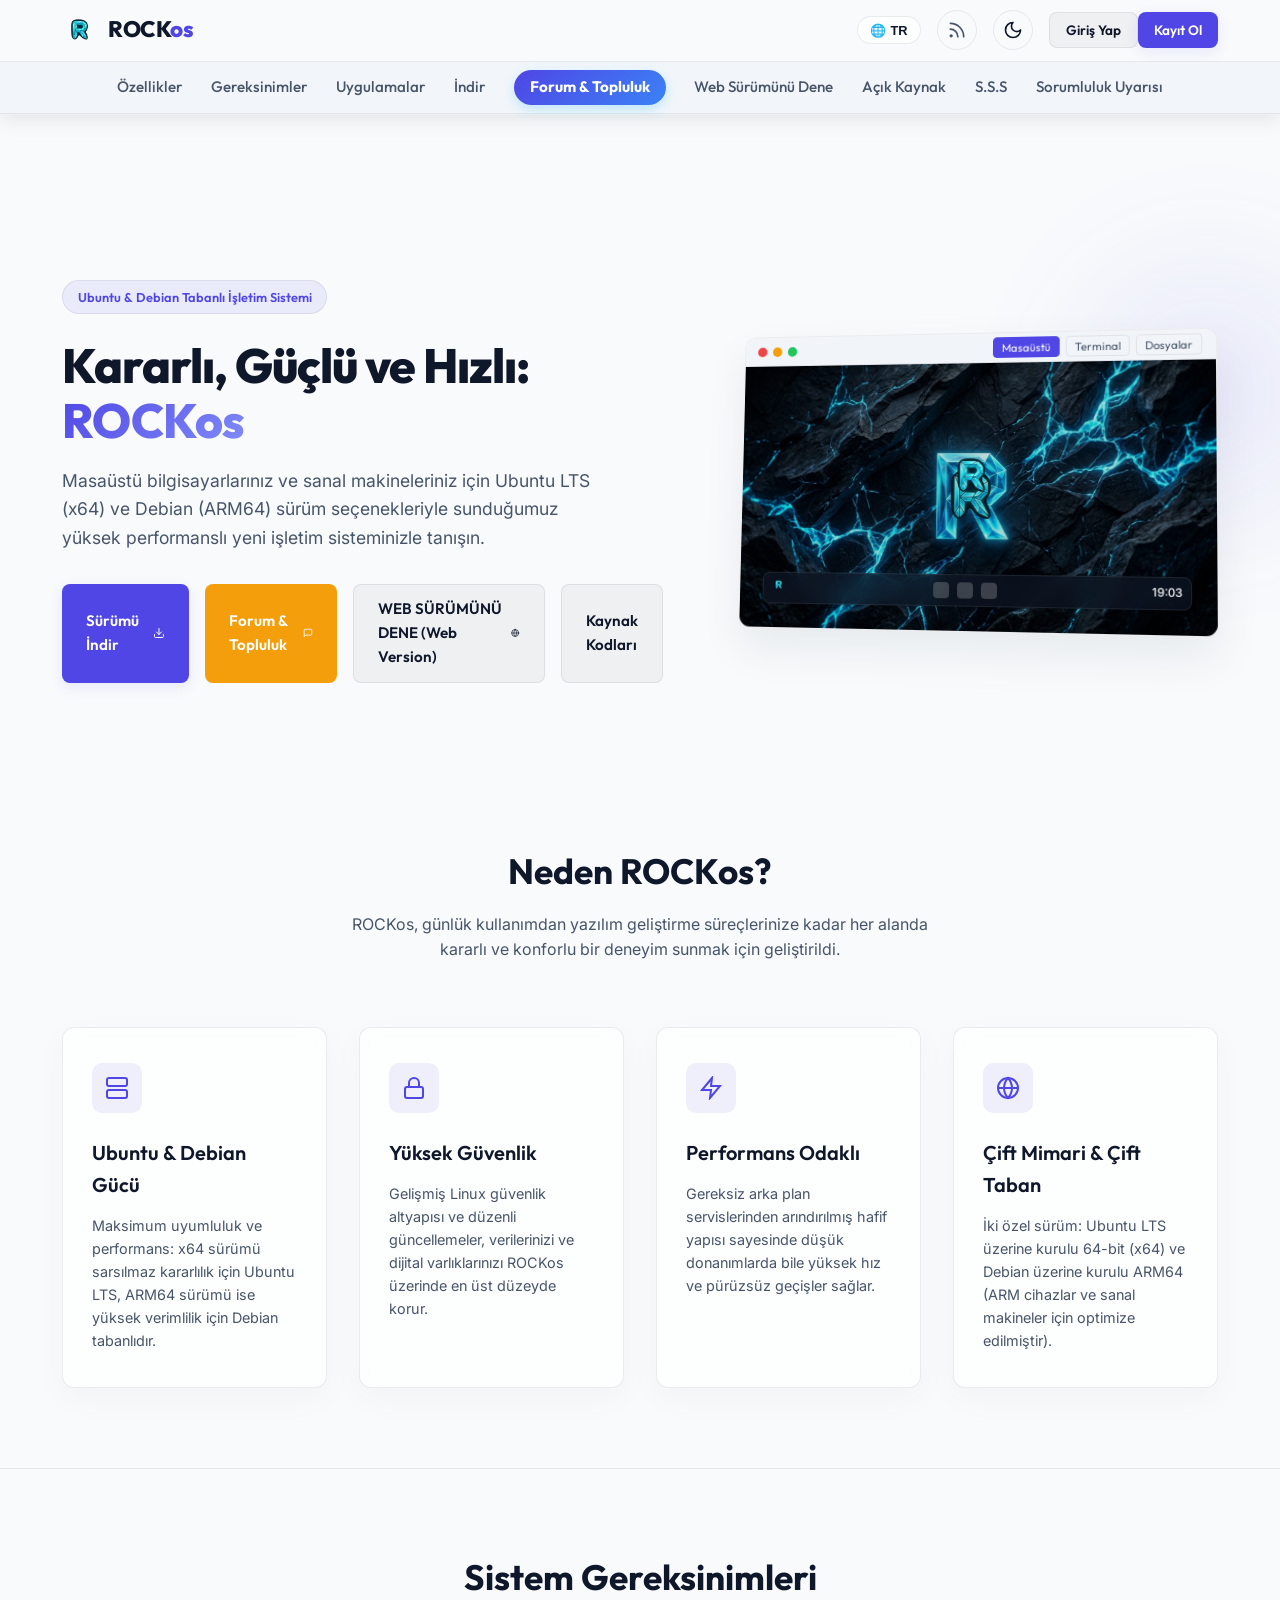
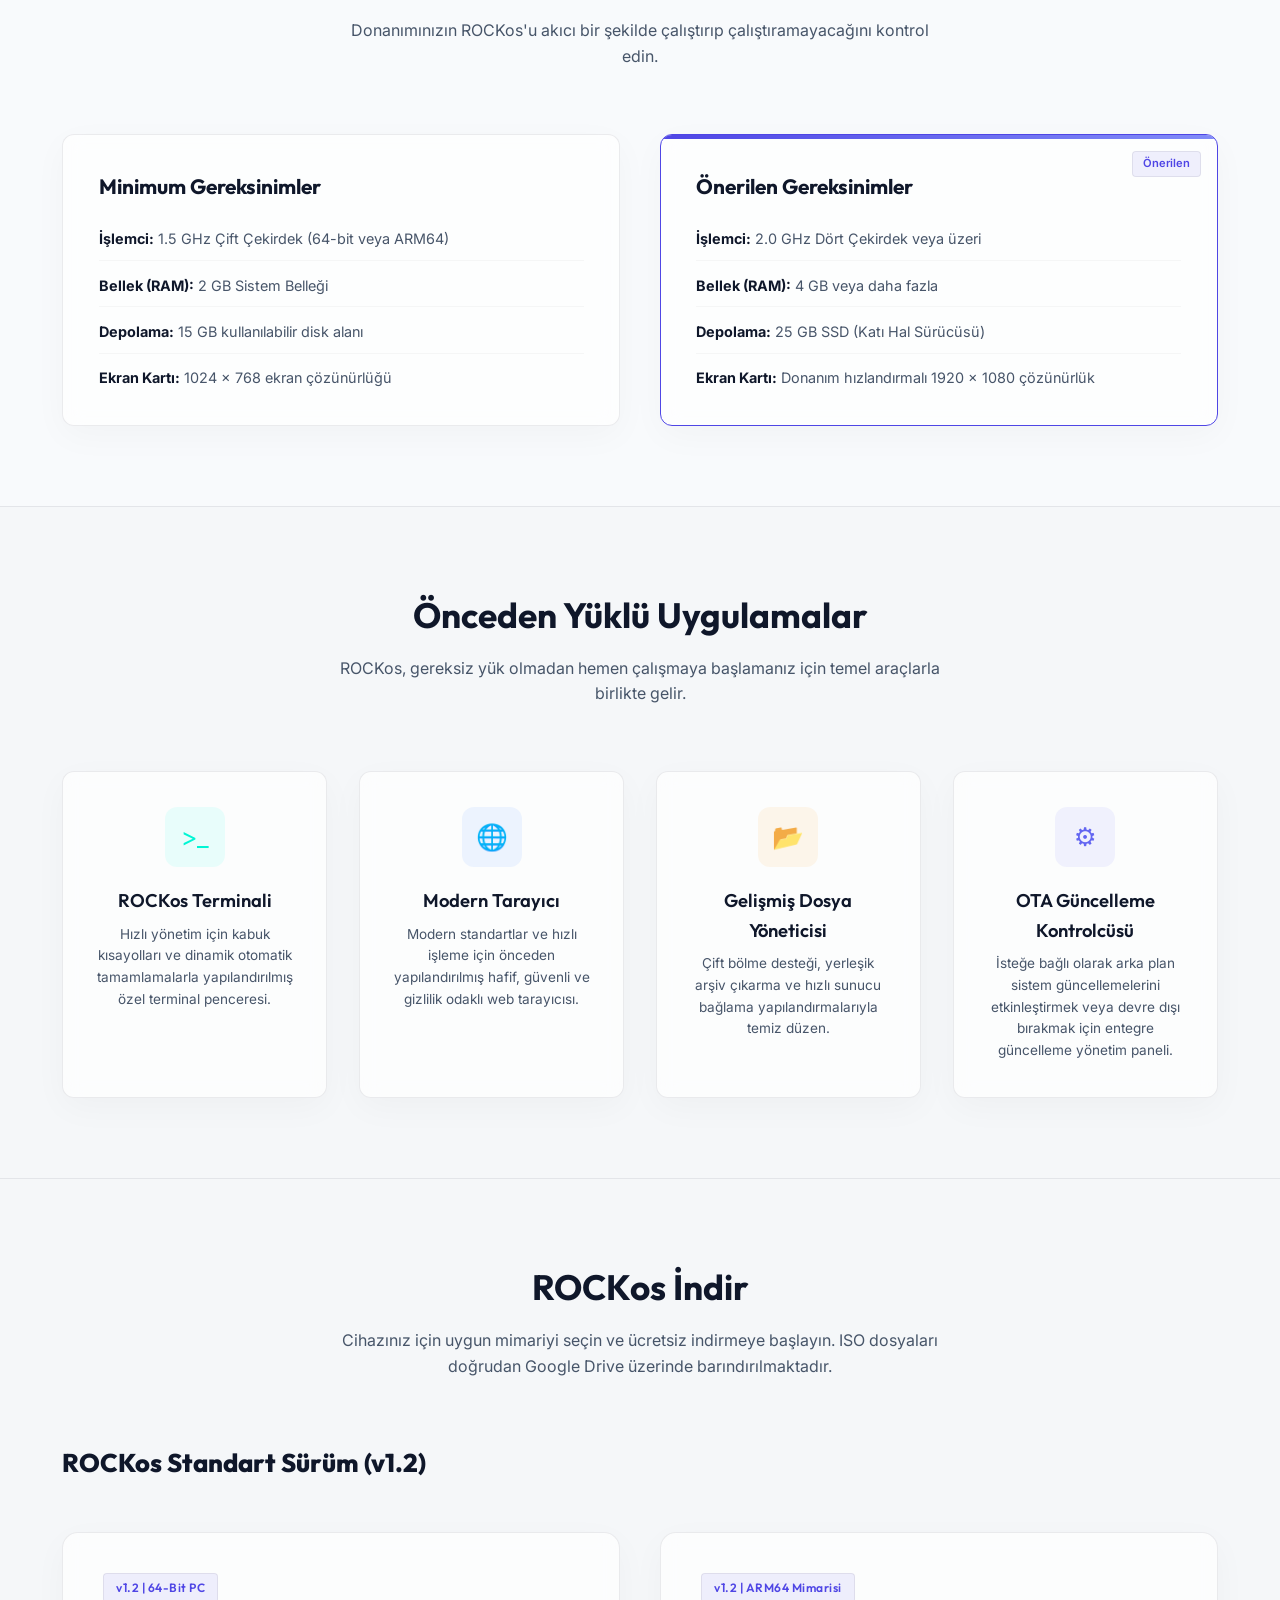
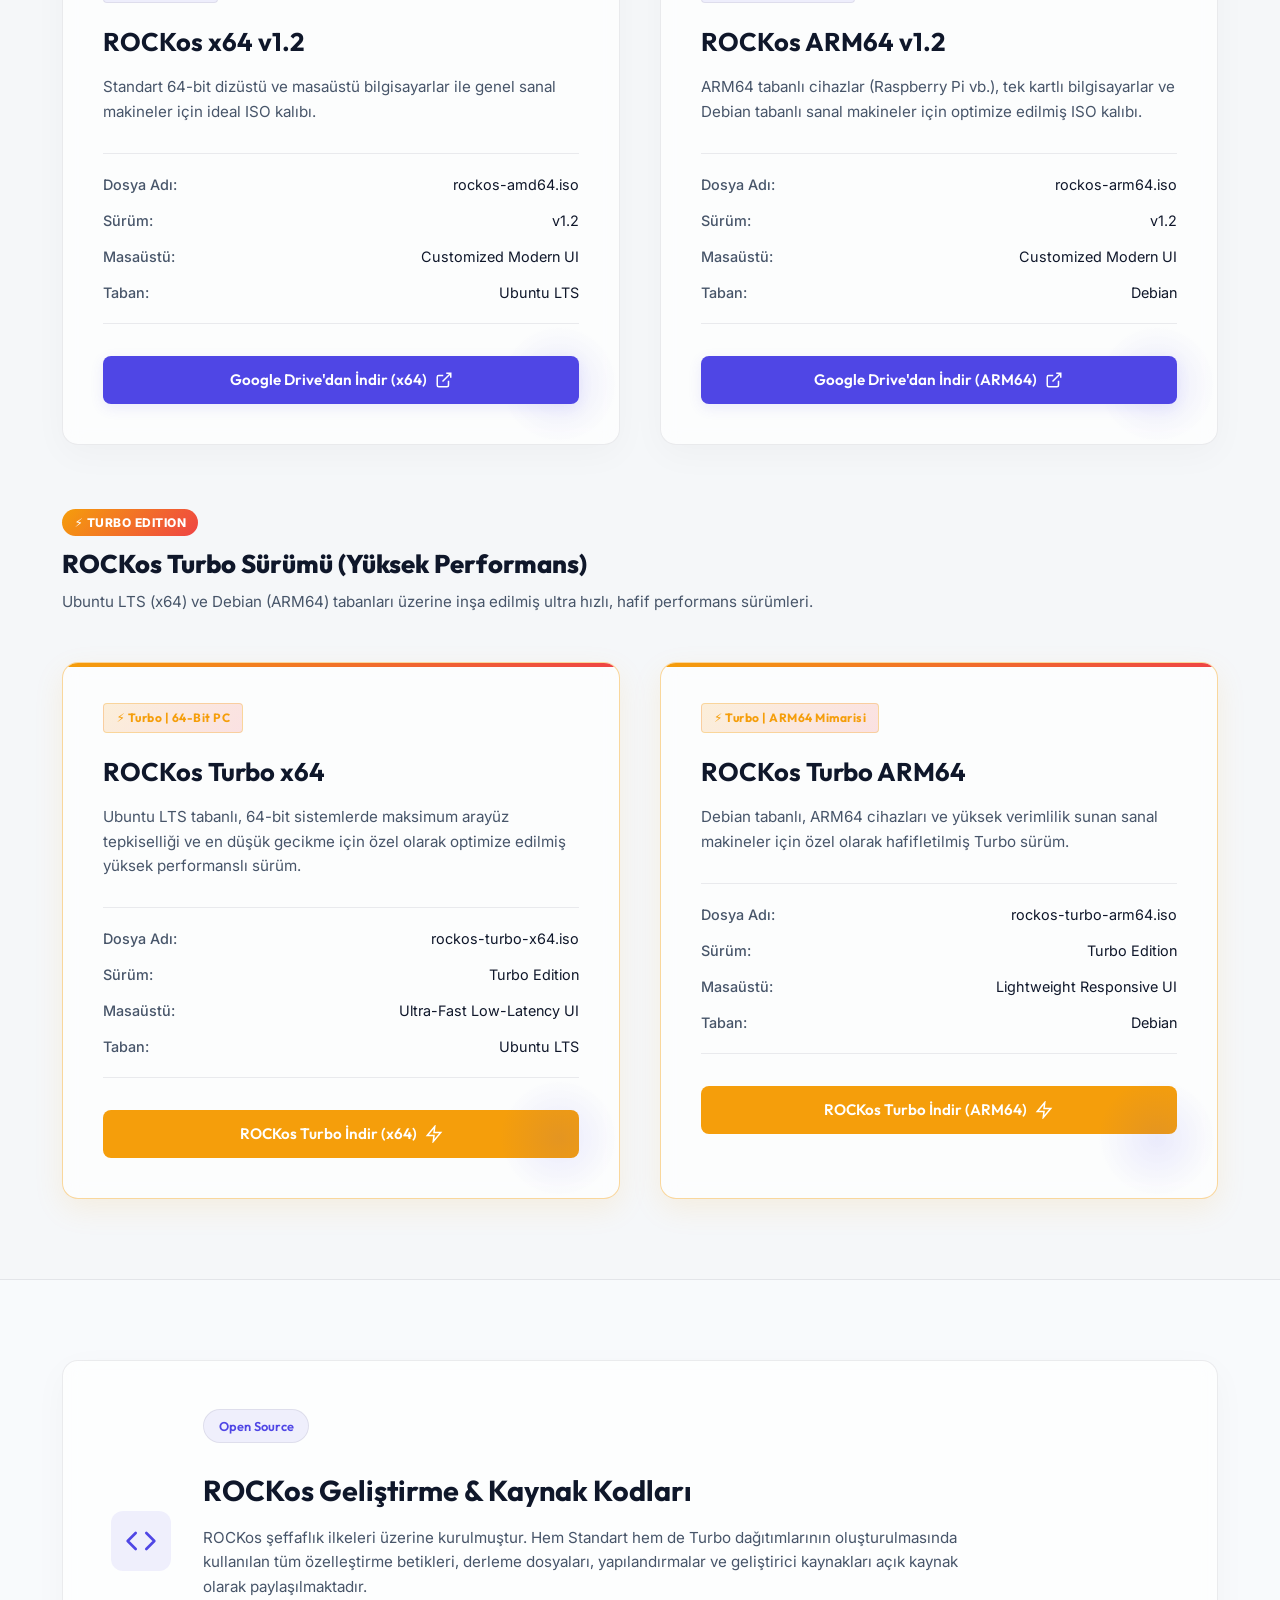
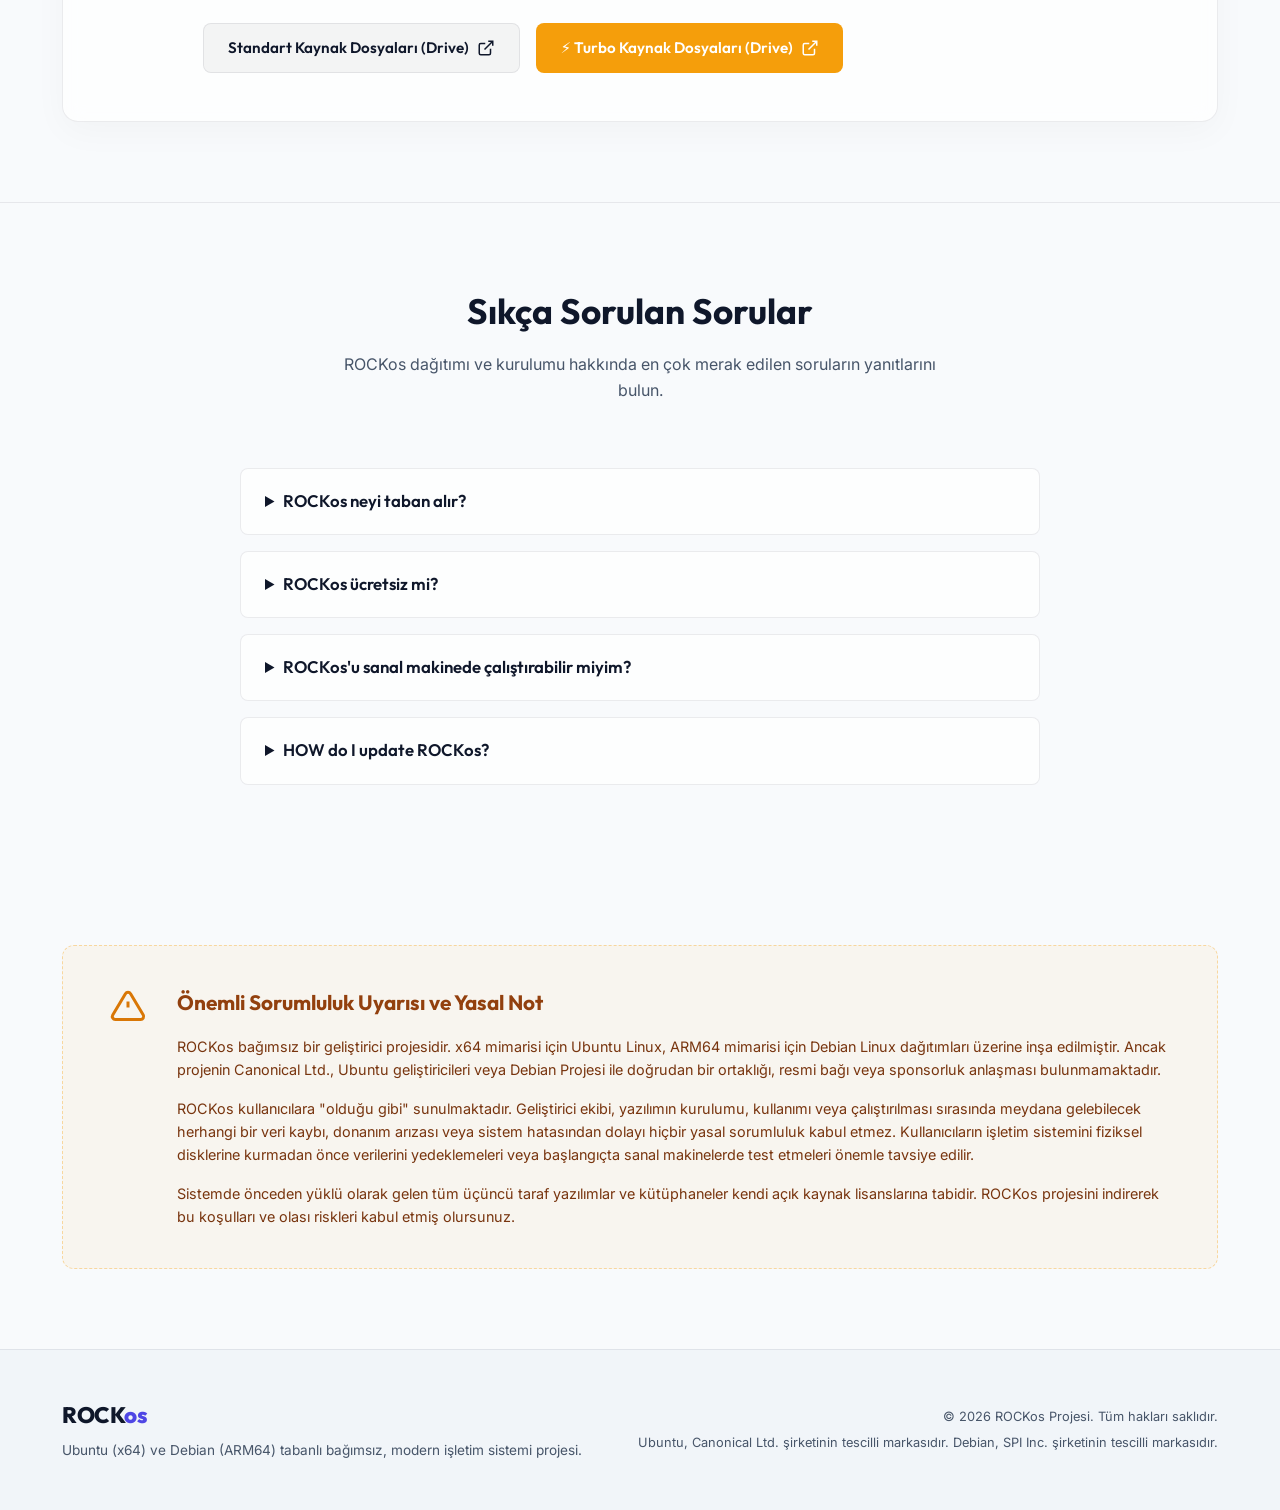
==== commit e9da0bd1: "Add files via upload" ====
--- a/index.html
+++ b/index.html
@@ -373,8 +373,13 @@
                     <p class="section-description" data-i18n="dl_desc">Select the appropriate architecture for your device and start downloading for free. ISO files are hosted and downloaded directly from Google Drive.</p>
                 </div>
 
+                <!-- Standard Edition Header -->
+                <div class="download-edition-header">
+                    <h3 class="edition-title" data-i18n="dl_standard_header_title">ROCKos Standard Edition (v1.2)</h3>
+                </div>
+
                 <div class="download-grid">
-                    <!-- x64 Release -->
+                    <!-- Standard x64 Release -->
                     <div class="download-card">
                         <div class="card-badge" data-i18n="dl_x64_badge">v1.2 | 64-Bit PC</div>
                         <h3 class="download-card-title" data-i18n="dl_x64_title">ROCKos x64 v1.2</h3>
@@ -393,10 +398,9 @@
                                 <path d="M18 13v6a2 2 0 0 1-2 2H5a2 2 0 0 1-2-2V8a2 2 0 0 1 2-2h6M15 3h6v6M10 14L21 3"/>
                             </svg>
                         </a>
-                        <p class="download-hint"><span data-i18n="dl_hint_x64">Local download test link: </span><a href="rockos-amd64.iso" class="local-link">rockos-amd64.iso</a></p>
-                    </div>
-
-                    <!-- ARM64 Release -->
+                    </div>
+
+                    <!-- Standard ARM64 Release -->
                     <div class="download-card">
                         <div class="card-badge" data-i18n="dl_arm64_badge">v1.2 | ARM64 Architecture</div>
                         <h3 class="download-card-title" data-i18n="dl_arm64_title">ROCKos ARM64 v1.2</h3>
@@ -415,7 +419,57 @@
                                 <path d="M18 13v6a2 2 0 0 1-2 2H5a2 2 0 0 1-2-2V8a2 2 0 0 1 2-2h6M15 3h6v6M10 14L21 3"/>
                             </svg>
                         </a>
-                        <p class="download-hint"><span data-i18n="dl_hint_arm64">Local download test link: </span><a href="rockos-arm64.iso" class="local-link">rockos-arm64.iso</a></p>
+                    </div>
+                </div>
+
+                <!-- Turbo Edition Sub-section -->
+                <div class="download-edition-header turbo-edition-header" style="margin-top: 4rem;">
+                    <div class="turbo-label-tag">⚡ TURBO EDITION</div>
+                    <h3 class="edition-title" data-i18n="dl_turbo_header_title">ROCKos Turbo Edition (High Performance)</h3>
+                    <p class="edition-desc" data-i18n="dl_turbo_header_desc">Specialized ultra-fast, lightweight performance editions optimized for maximum responsiveness and minimal resource usage.</p>
+                </div>
+
+                <div class="download-grid">
+                    <!-- Turbo x64 Release -->
+                    <div class="download-card turbo-card">
+                        <div class="card-badge turbo-badge" data-i18n="dl_turbo_x64_badge">⚡ Turbo | 64-Bit PC</div>
+                        <h3 class="download-card-title" data-i18n="dl_turbo_x64_title">ROCKos Turbo x64</h3>
+                        <p class="download-card-desc" data-i18n="dl_turbo_x64_desc">High-speed, low-latency edition optimized for maximum desktop responsiveness on 64-bit systems.</p>
+                        
+                        <ul class="download-details">
+                            <li><strong data-i18n="dl_file_name">File Name:</strong> rockos-turbo-x64.iso</li>
+                            <li><strong data-i18n="dl_version">Version:</strong> Turbo Edition</li>
+                            <li><strong data-i18n="dl_desktop_ui">Desktop:</strong> Ultra-Fast Low-Latency UI</li>
+                            <li><strong data-i18n="dl_base">Base:</strong> Ubuntu LTS</li>
+                        </ul>
+                        
+                        <a href="https://drive.google.com/file/d/1BSq5fCGyd9PAO0jy5DqBIdsmZTdHaDVs/view?usp=drive_link" target="_blank" rel="noopener" class="btn btn-warning btn-block">
+                            <span data-i18n="dl_btn_turbo_x64">Download ROCKos Turbo (x64)</span>
+                            <svg class="btn-icon" viewBox="0 0 24 24" fill="none" stroke="currentColor" stroke-width="2">
+                                <path d="M13 2L3 14h9l-1 8 10-12h-9l1-8z"/>
+                            </svg>
+                        </a>
+                    </div>
+
+                    <!-- Turbo ARM64 Release -->
+                    <div class="download-card turbo-card">
+                        <div class="card-badge turbo-badge" data-i18n="dl_turbo_arm64_badge">⚡ Turbo | ARM64 Architecture</div>
+                        <h3 class="download-card-title" data-i18n="dl_turbo_arm64_title">ROCKos Turbo ARM64</h3>
+                        <p class="download-card-desc" data-i18n="dl_turbo_arm64_desc">Ultra-lightweight edition optimized for ARM64 devices and high-efficiency virtual machines.</p>
+                        
+                        <ul class="download-details">
+                            <li><strong data-i18n="dl_file_name">File Name:</strong> rockos-turbo-arm64.iso</li>
+                            <li><strong data-i18n="dl_version">Version:</strong> Turbo Edition</li>
+                            <li><strong data-i18n="dl_desktop_ui">Desktop:</strong> Lightweight Responsive UI</li>
+                            <li><strong data-i18n="dl_base">Base:</strong> Debian</li>
+                        </ul>
+                        
+                        <a href="https://drive.google.com/file/d/1e0n6xHX9R5UNwTZAvRtBue631SLbcpdF/view?usp=sharing" target="_blank" rel="noopener" class="btn btn-warning btn-block">
+                            <span data-i18n="dl_btn_turbo_arm64">Download ROCKos Turbo (ARM64)</span>
+                            <svg class="btn-icon" viewBox="0 0 24 24" fill="none" stroke="currentColor" stroke-width="2">
+                                <path d="M13 2L3 14h9l-1 8 10-12h-9l1-8z"/>
+                            </svg>
+                        </a>
                     </div>
                 </div>
             </div>
@@ -433,13 +487,24 @@
                     <div class="opensource-content">
                         <span class="badge">Open Source</span>
                         <h2 data-i18n="os_title">ROCKos Development & Source Codes</h2>
-                        <p data-i18n="os_desc">ROCKos is built on the principles of transparency. All customization scripts, build files, configurations, and developer resources used in creating the distribution are shared as open source. Explore our Google Drive folder to see behind the scenes of ROCKos.</p>
-                        <a href="https://drive.google.com/drive/folders/1wRJqG1ehxSXbhG_JVaGIWgtBuVnZ05zi?usp=drive_link" target="_blank" rel="noopener" class="btn btn-secondary">
-                            <span data-i18n="os_btn">Inspect Source Files (Google Drive)</span>
-                            <svg class="btn-icon" viewBox="0 0 24 24" fill="none" stroke="currentColor" stroke-width="2">
-                                <path d="M18 13v6a2 2 0 0 1-2 2H5a2 2 0 0 1-2-2V8a2 2 0 0 1 2-2h6M15 3h6v6M10 14L21 3"/>
-                            </svg>
-                        </a>
+                        <p data-i18n="os_desc">ROCKos is built on the principles of transparency. All customization scripts, build files, configurations, and developer resources used in creating both Standard and Turbo distributions are shared as open source. Explore our Google Drive folders to see behind the scenes of ROCKos.</p>
+                        
+                        <div class="opensource-buttons-group" style="display: flex; gap: 1rem; flex-wrap: wrap; margin-top: 1.2rem;">
+                            <!-- Standard Source Files -->
+                            <a href="https://drive.google.com/drive/folders/1wRJqG1ehxSXbhG_JVaGIWgtBuVnZ05zi?usp=drive_link" target="_blank" rel="noopener" class="btn btn-secondary">
+                                <span data-i18n="os_btn_standard">Standard Source Files (Drive)</span>
+                                <svg class="btn-icon" viewBox="0 0 24 24" fill="none" stroke="currentColor" stroke-width="2">
+                                    <path d="M18 13v6a2 2 0 0 1-2 2H5a2 2 0 0 1-2-2V8a2 2 0 0 1 2-2h6M15 3h6v6M10 14L21 3"/>
+                                </svg>
+                            </a>
+                            <!-- Turbo Source Files -->
+                            <a href="https://drive.google.com/drive/folders/1-AAOX7mFHGuNqw1BIf9KDDB_WSkYjgjx?usp=sharing" target="_blank" rel="noopener" class="btn btn-warning">
+                                <span data-i18n="os_btn_turbo">⚡ Turbo Source Files (Drive)</span>
+                                <svg class="btn-icon" viewBox="0 0 24 24" fill="none" stroke="currentColor" stroke-width="2">
+                                    <path d="M18 13v6a2 2 0 0 1-2 2H5a2 2 0 0 1-2-2V8a2 2 0 0 1 2-2h6M15 3h6v6M10 14L21 3"/>
+                                </svg>
+                            </a>
+                        </div>
                     </div>
                 </div>
             </div>
--- a/style.css
+++ b/style.css
@@ -1832,4 +1832,66 @@
     background-color: #d97706;
 }
 
-
+/* --- Turbo Edition Styles --- */
+.download-edition-header {
+    margin-bottom: 2rem;
+    text-align: left;
+}
+
+.edition-title {
+    font-family: var(--font-heading);
+    font-size: 1.6rem;
+    font-weight: 800;
+    color: var(--text-primary);
+}
+
+.edition-desc {
+    font-size: 0.95rem;
+    color: var(--text-secondary);
+    margin-top: 0.3rem;
+}
+
+.turbo-label-tag {
+    display: inline-block;
+    background: linear-gradient(135deg, #f59e0b 0%, #ef4444 100%);
+    color: #fff;
+    font-size: 0.75rem;
+    font-weight: 800;
+    padding: 0.25rem 0.75rem;
+    border-radius: 20px;
+    margin-bottom: 0.5rem;
+    letter-spacing: 0.5px;
+}
+
+.turbo-card {
+    border: 1px solid rgba(245, 158, 11, 0.4);
+    box-shadow: 0 10px 30px rgba(245, 158, 11, 0.1);
+    position: relative;
+    overflow: hidden;
+}
+
+.turbo-card::before {
+    content: '';
+    position: absolute;
+    top: 0;
+    left: 0;
+    width: 100%;
+    height: 4px;
+    background: linear-gradient(90deg, #f59e0b, #ef4444);
+}
+
+.turbo-card:hover {
+    border-color: #f59e0b;
+    transform: translateY(-4px);
+    box-shadow: 0 15px 35px rgba(245, 158, 11, 0.2);
+}
+
+.turbo-badge {
+    background: linear-gradient(135deg, rgba(245, 158, 11, 0.15), rgba(239, 68, 68, 0.15));
+    color: #f59e0b;
+    border: 1px solid rgba(245, 158, 11, 0.3);
+    font-weight: 700;
+}
+
+
+
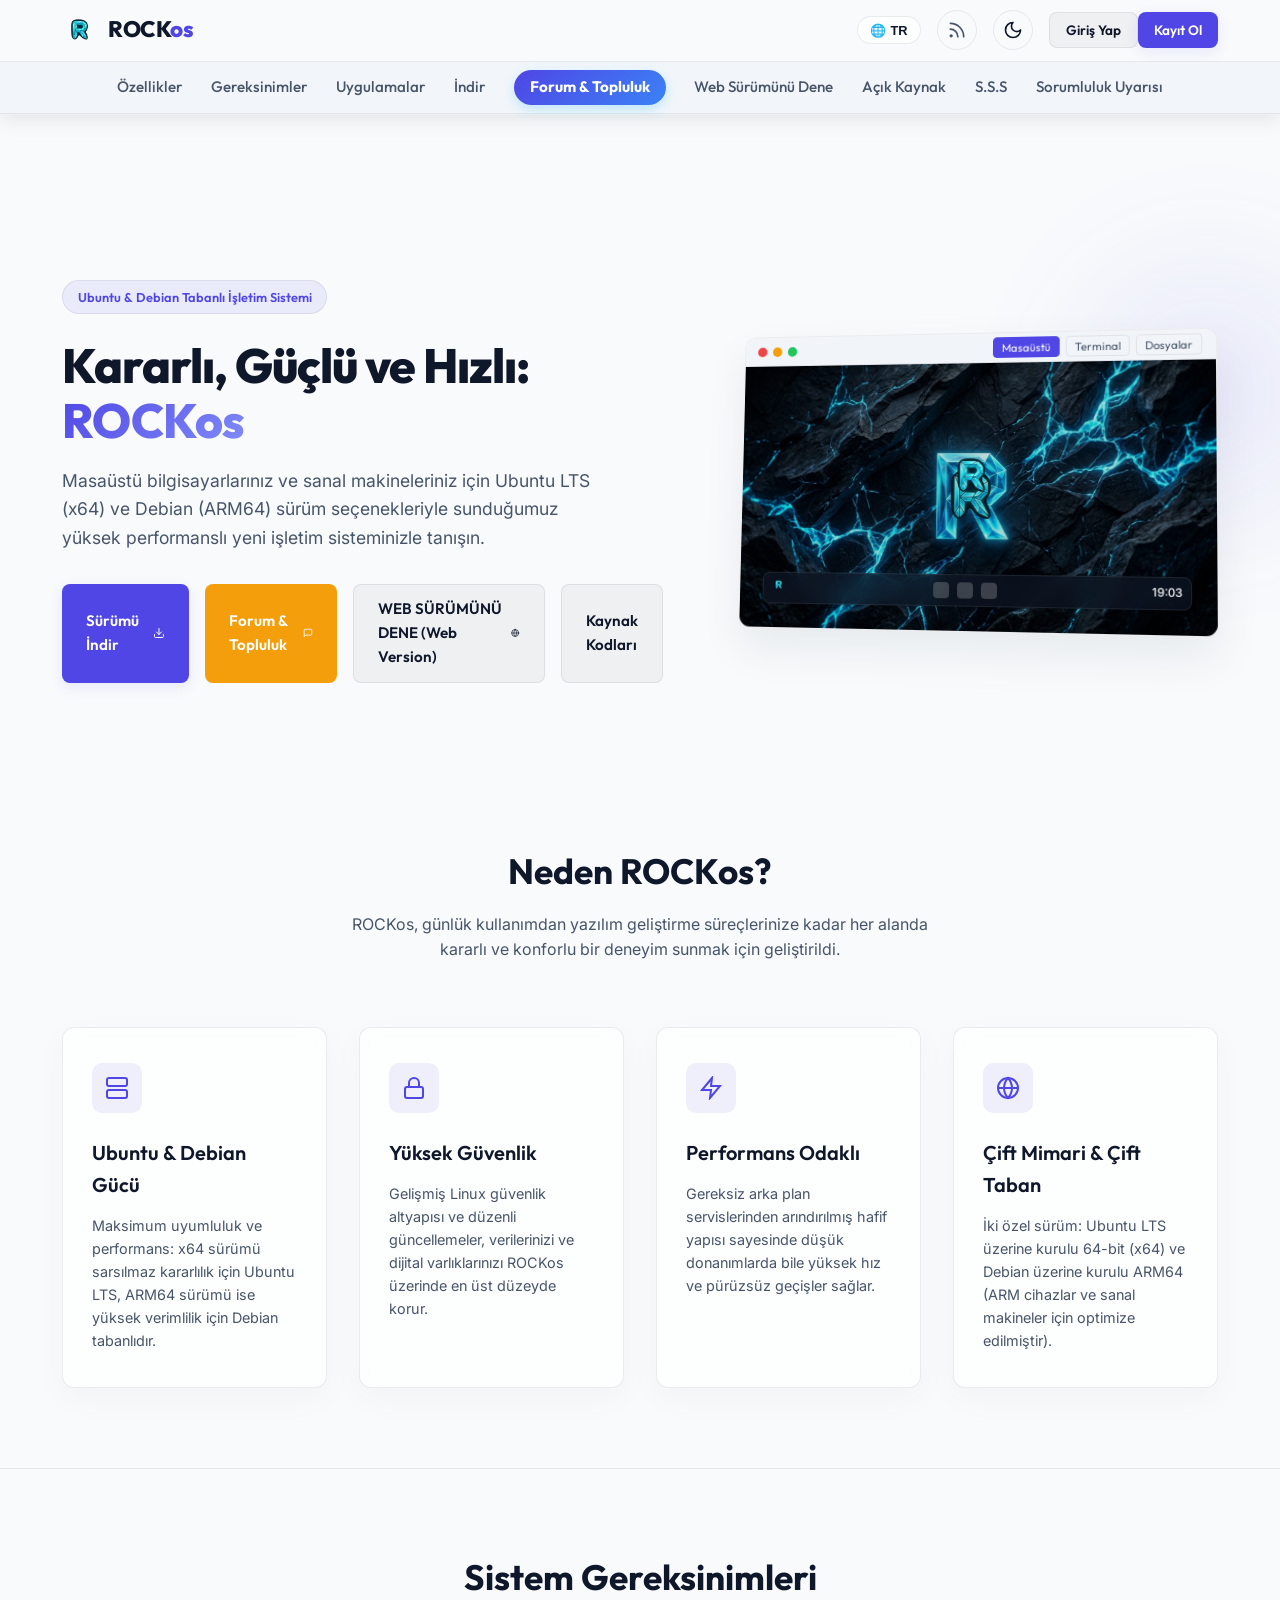
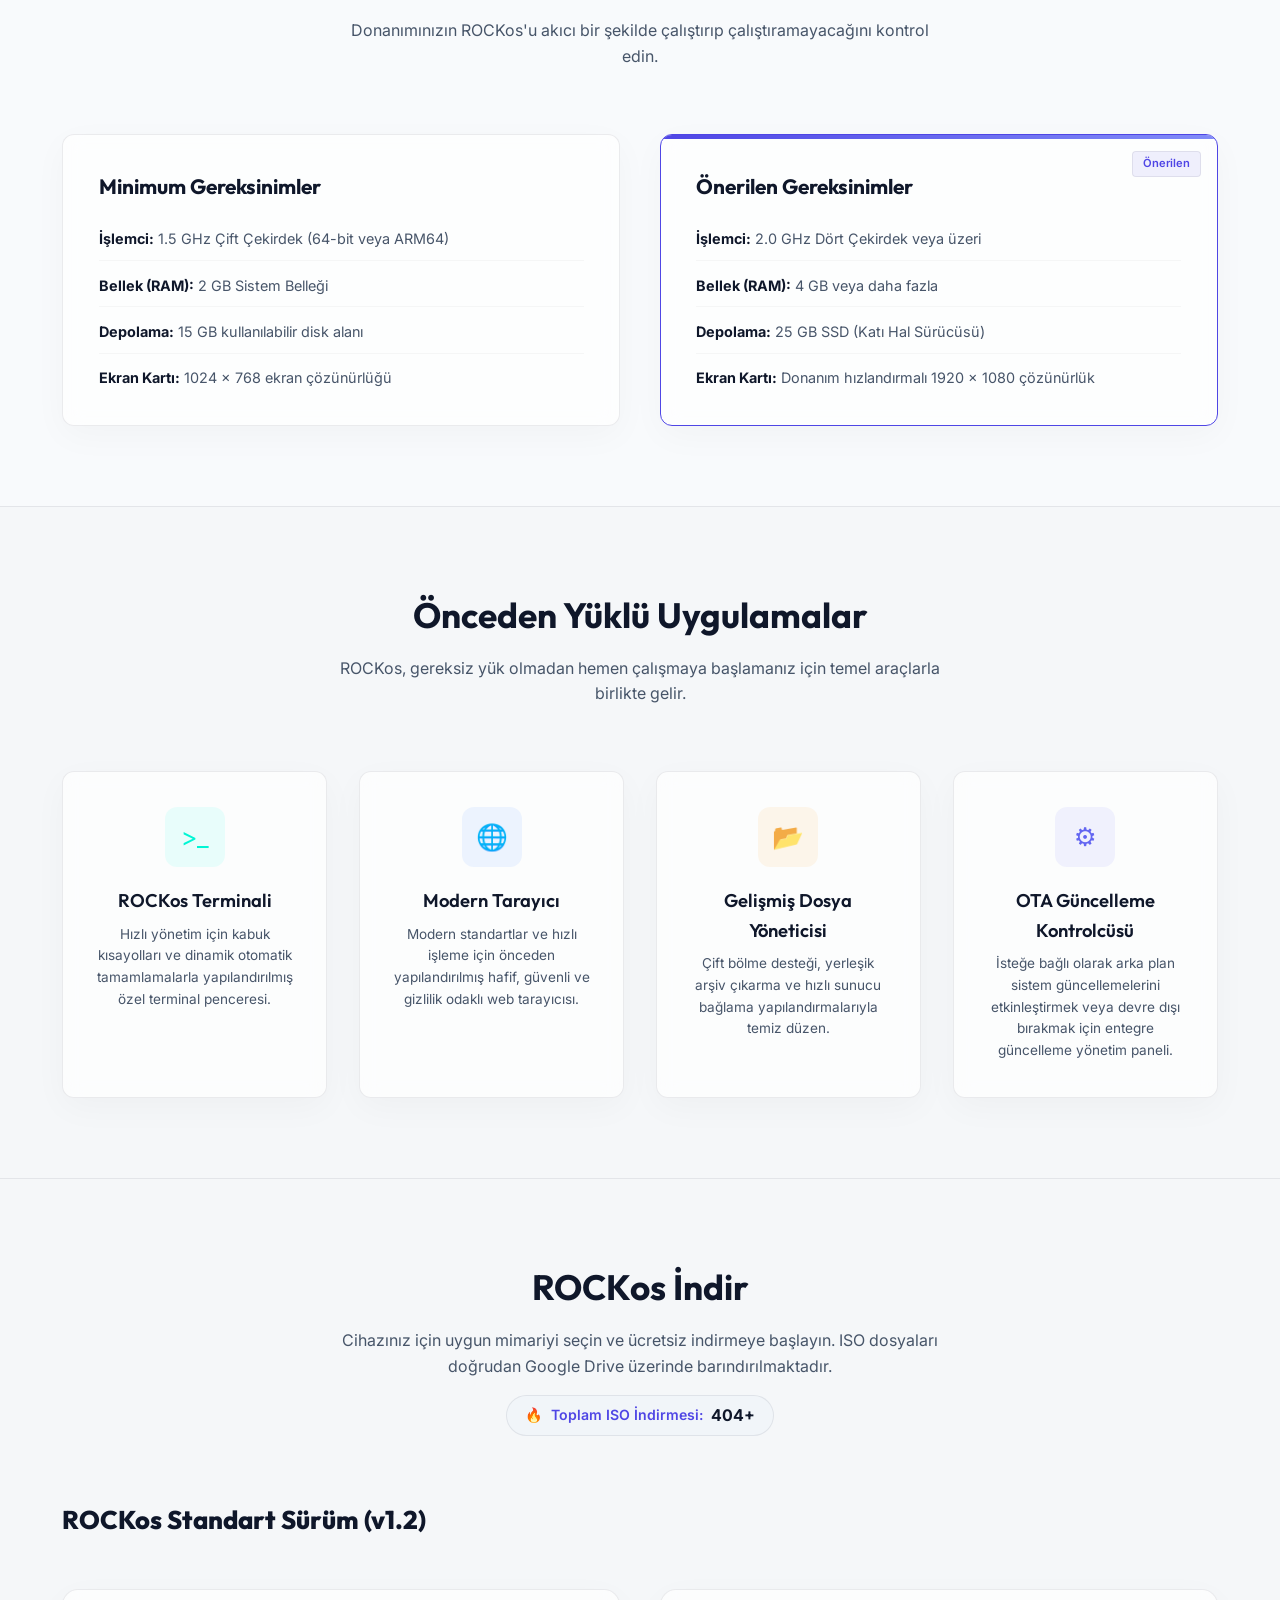
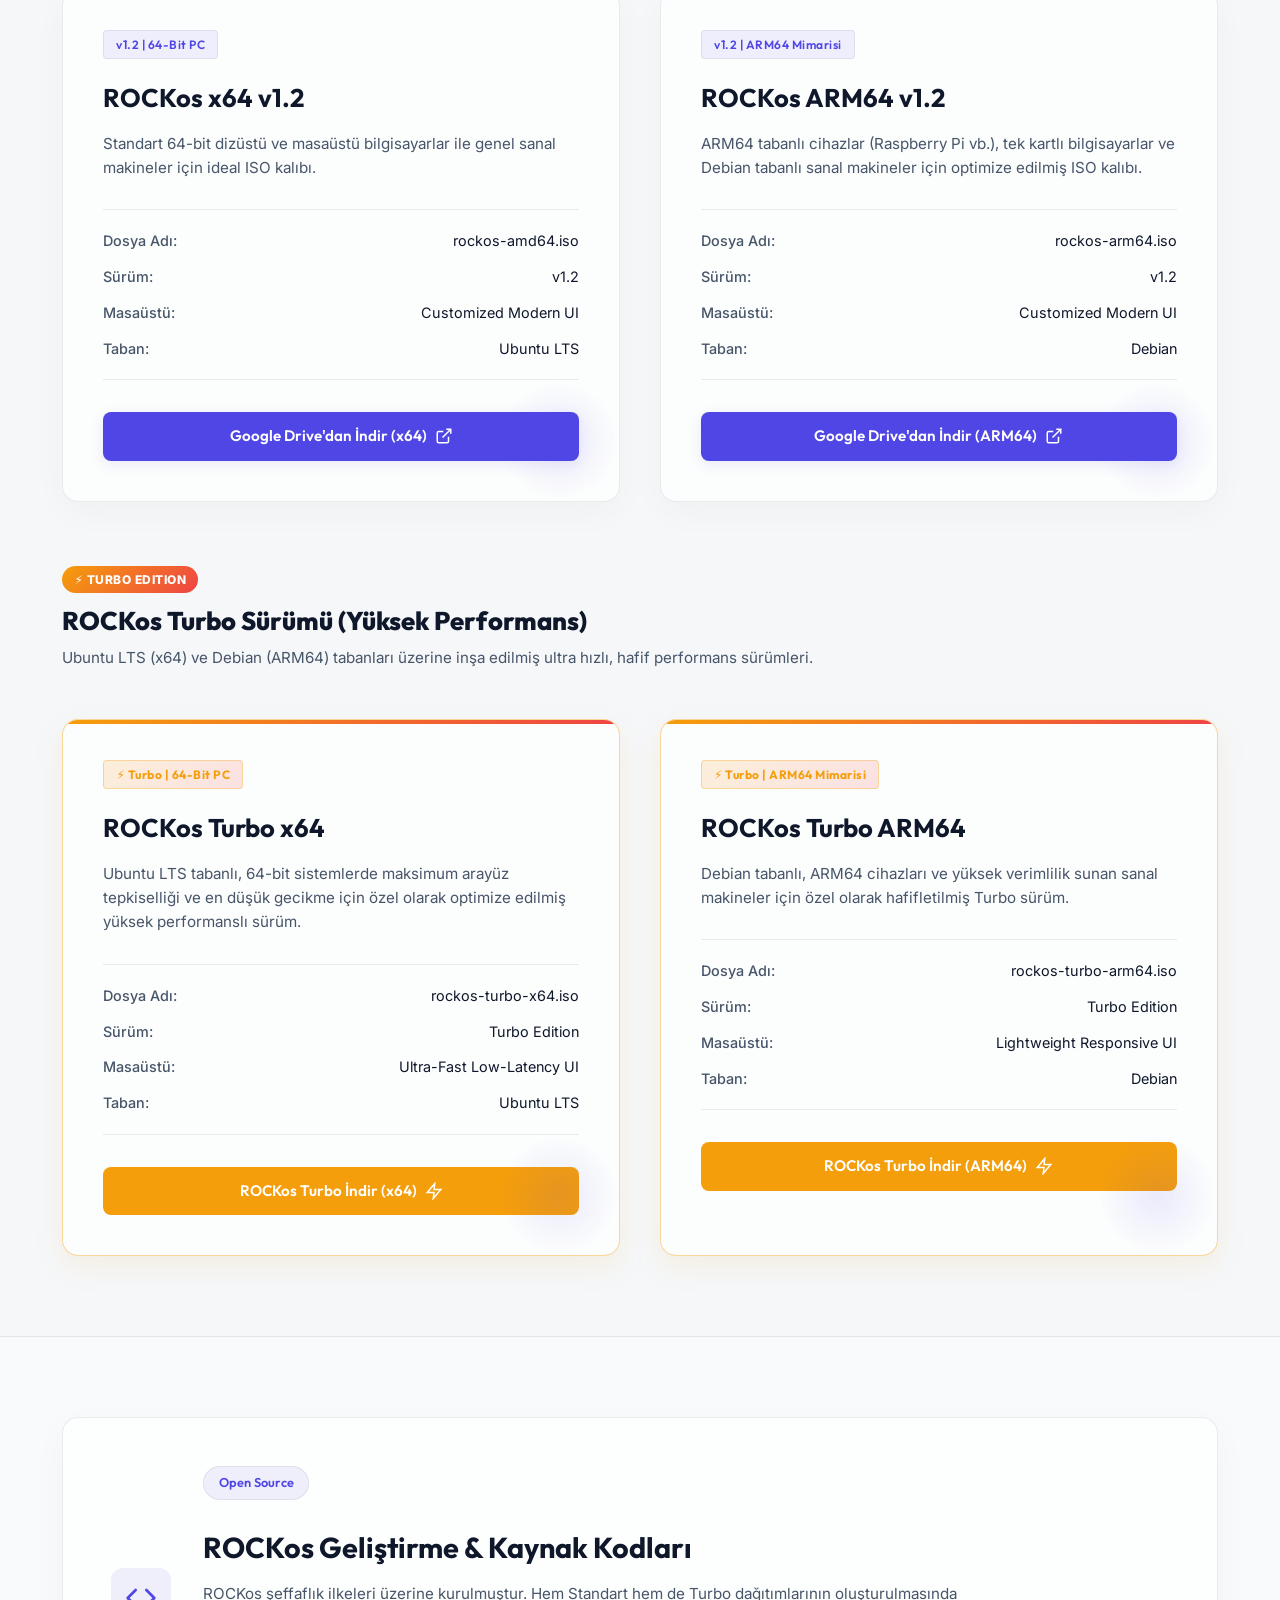
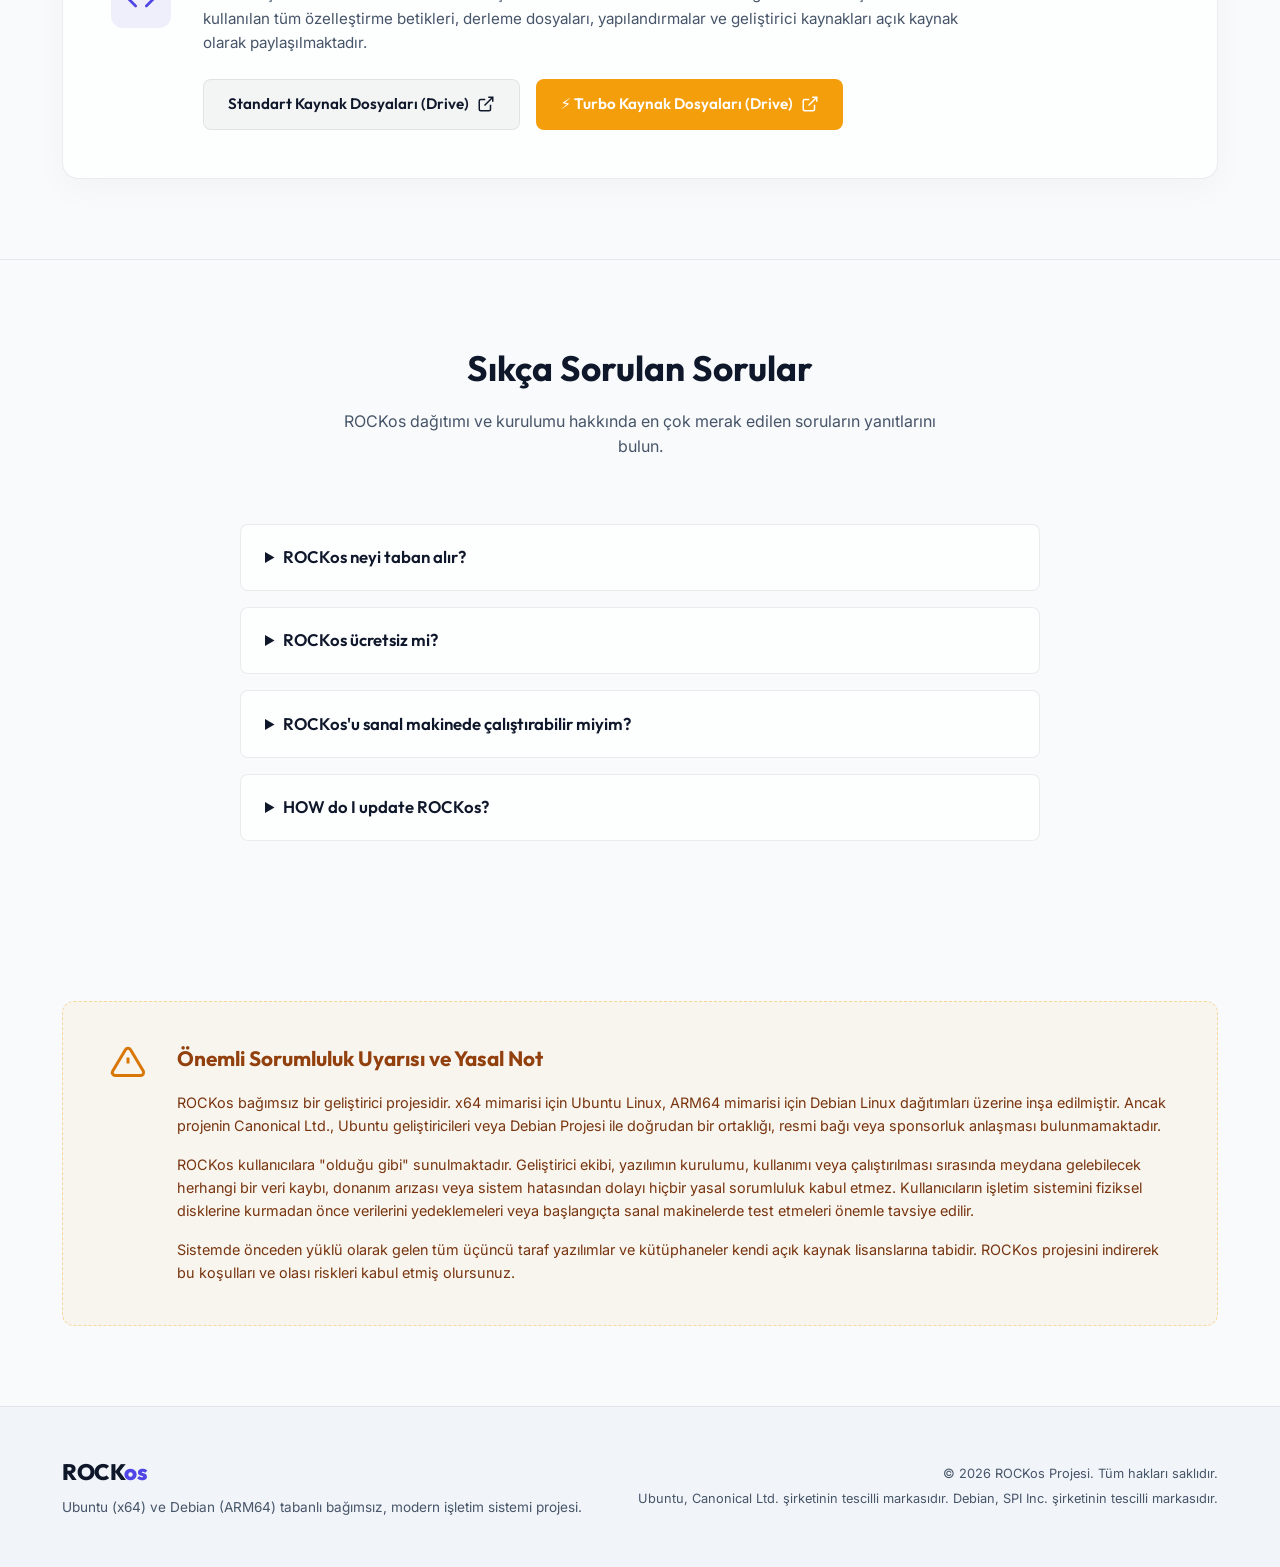
==== commit f3ddbca2: "Add files via upload" ====
--- a/index.html
+++ b/index.html
@@ -371,6 +371,11 @@
                 <div class="section-header">
                     <h2 class="section-title" data-i18n="dl_title">Download ROCKos</h2>
                     <p class="section-description" data-i18n="dl_desc">Select the appropriate architecture for your device and start downloading for free. ISO files are hosted and downloaded directly from Google Drive.</p>
+                    <div style="margin-top: 1rem; display: inline-flex; align-items: center; gap: 0.5rem; background: light-dark(#f1f5f9, #0e1422); padding: 0.4rem 1.1rem; border-radius: 30px; border: 1px solid var(--border-color); font-size: 0.88rem; font-weight: 600; color: var(--accent);">
+                        <span>🔥</span>
+                        <span data-i18n="dl_total_counter">Total ISO Downloads:</span>
+                        <strong id="total-download-count" style="color: var(--text-primary); font-size: 1rem;">404+</strong>
+                    </div>
                 </div>
 
                 <!-- Standard Edition Header -->
@@ -392,7 +397,7 @@
                             <li><strong data-i18n="dl_base">Base:</strong> Ubuntu LTS</li>
                         </ul>
                         
-                        <a href="https://drive.google.com/file/d/1S5uDkYMIZ9sbo6XbPkaaAWAAToSmMHqS/view?usp=sharing" target="_blank" rel="noopener" class="btn btn-primary btn-block">
+                        <a href="/api/download?file=x64" target="_blank" rel="noopener" class="btn btn-primary btn-block">
                             <span data-i18n="dl_btn_x64">Download from Google Drive (x64)</span>
                             <svg class="btn-icon" viewBox="0 0 24 24" fill="none" stroke="currentColor" stroke-width="2">
                                 <path d="M18 13v6a2 2 0 0 1-2 2H5a2 2 0 0 1-2-2V8a2 2 0 0 1 2-2h6M15 3h6v6M10 14L21 3"/>
@@ -413,7 +418,7 @@
                             <li><strong data-i18n="dl_base">Base:</strong> Debian</li>
                         </ul>
                         
-                        <a href="https://drive.google.com/file/d/1_zgDGZuDH_RRc556Eu0OIUA7BIYg3499/view?usp=sharing" target="_blank" rel="noopener" class="btn btn-primary btn-block">
+                        <a href="/api/download?file=arm64" target="_blank" rel="noopener" class="btn btn-primary btn-block">
                             <span data-i18n="dl_btn_arm64">Download from Google Drive (ARM64)</span>
                             <svg class="btn-icon" viewBox="0 0 24 24" fill="none" stroke="currentColor" stroke-width="2">
                                 <path d="M18 13v6a2 2 0 0 1-2 2H5a2 2 0 0 1-2-2V8a2 2 0 0 1 2-2h6M15 3h6v6M10 14L21 3"/>
@@ -443,7 +448,7 @@
                             <li><strong data-i18n="dl_base">Base:</strong> Ubuntu LTS</li>
                         </ul>
                         
-                        <a href="https://drive.google.com/file/d/1BSq5fCGyd9PAO0jy5DqBIdsmZTdHaDVs/view?usp=drive_link" target="_blank" rel="noopener" class="btn btn-warning btn-block">
+                        <a href="/api/download?file=turbo_x64" target="_blank" rel="noopener" class="btn btn-warning btn-block">
                             <span data-i18n="dl_btn_turbo_x64">Download ROCKos Turbo (x64)</span>
                             <svg class="btn-icon" viewBox="0 0 24 24" fill="none" stroke="currentColor" stroke-width="2">
                                 <path d="M13 2L3 14h9l-1 8 10-12h-9l1-8z"/>
@@ -464,7 +469,7 @@
                             <li><strong data-i18n="dl_base">Base:</strong> Debian</li>
                         </ul>
                         
-                        <a href="https://drive.google.com/file/d/1e0n6xHX9R5UNwTZAvRtBue631SLbcpdF/view?usp=sharing" target="_blank" rel="noopener" class="btn btn-warning btn-block">
+                        <a href="/api/download?file=turbo_arm64" target="_blank" rel="noopener" class="btn btn-warning btn-block">
                             <span data-i18n="dl_btn_turbo_arm64">Download ROCKos Turbo (ARM64)</span>
                             <svg class="btn-icon" viewBox="0 0 24 24" fill="none" stroke="currentColor" stroke-width="2">
                                 <path d="M13 2L3 14h9l-1 8 10-12h-9l1-8z"/>
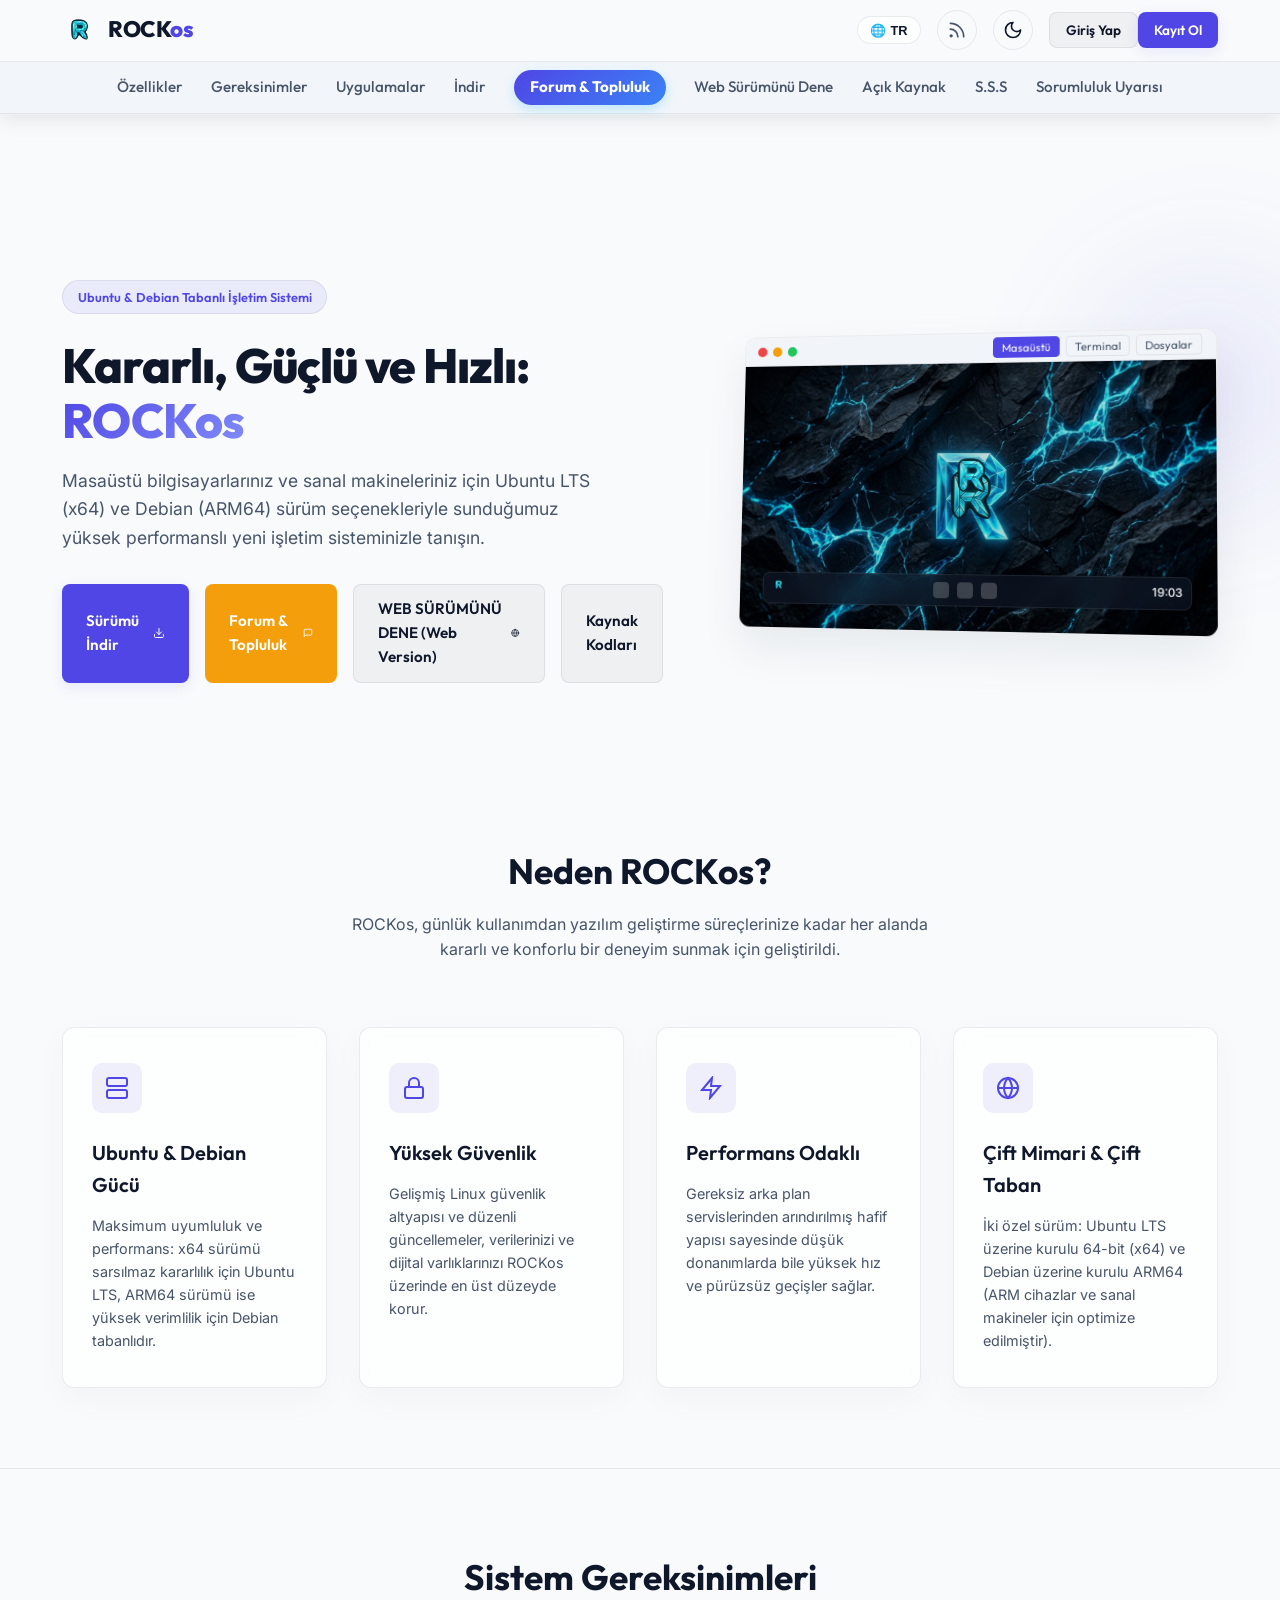
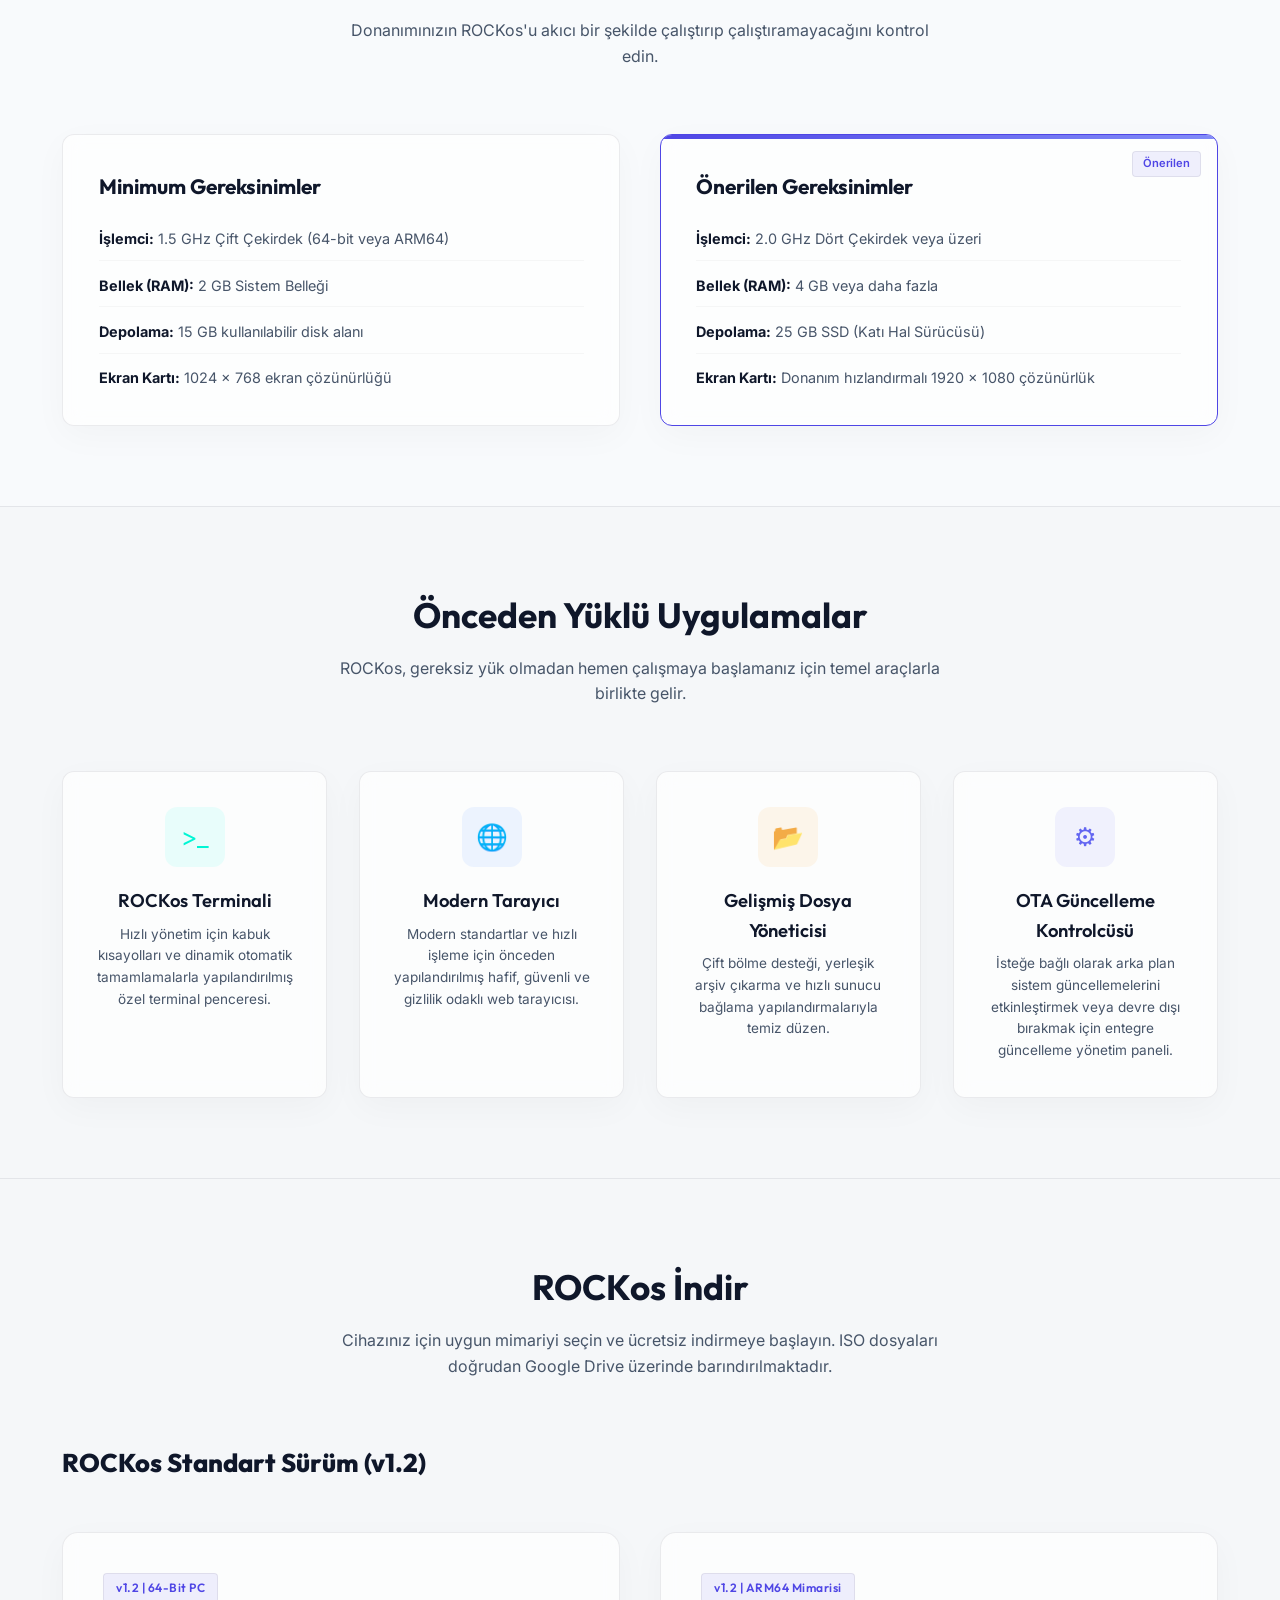
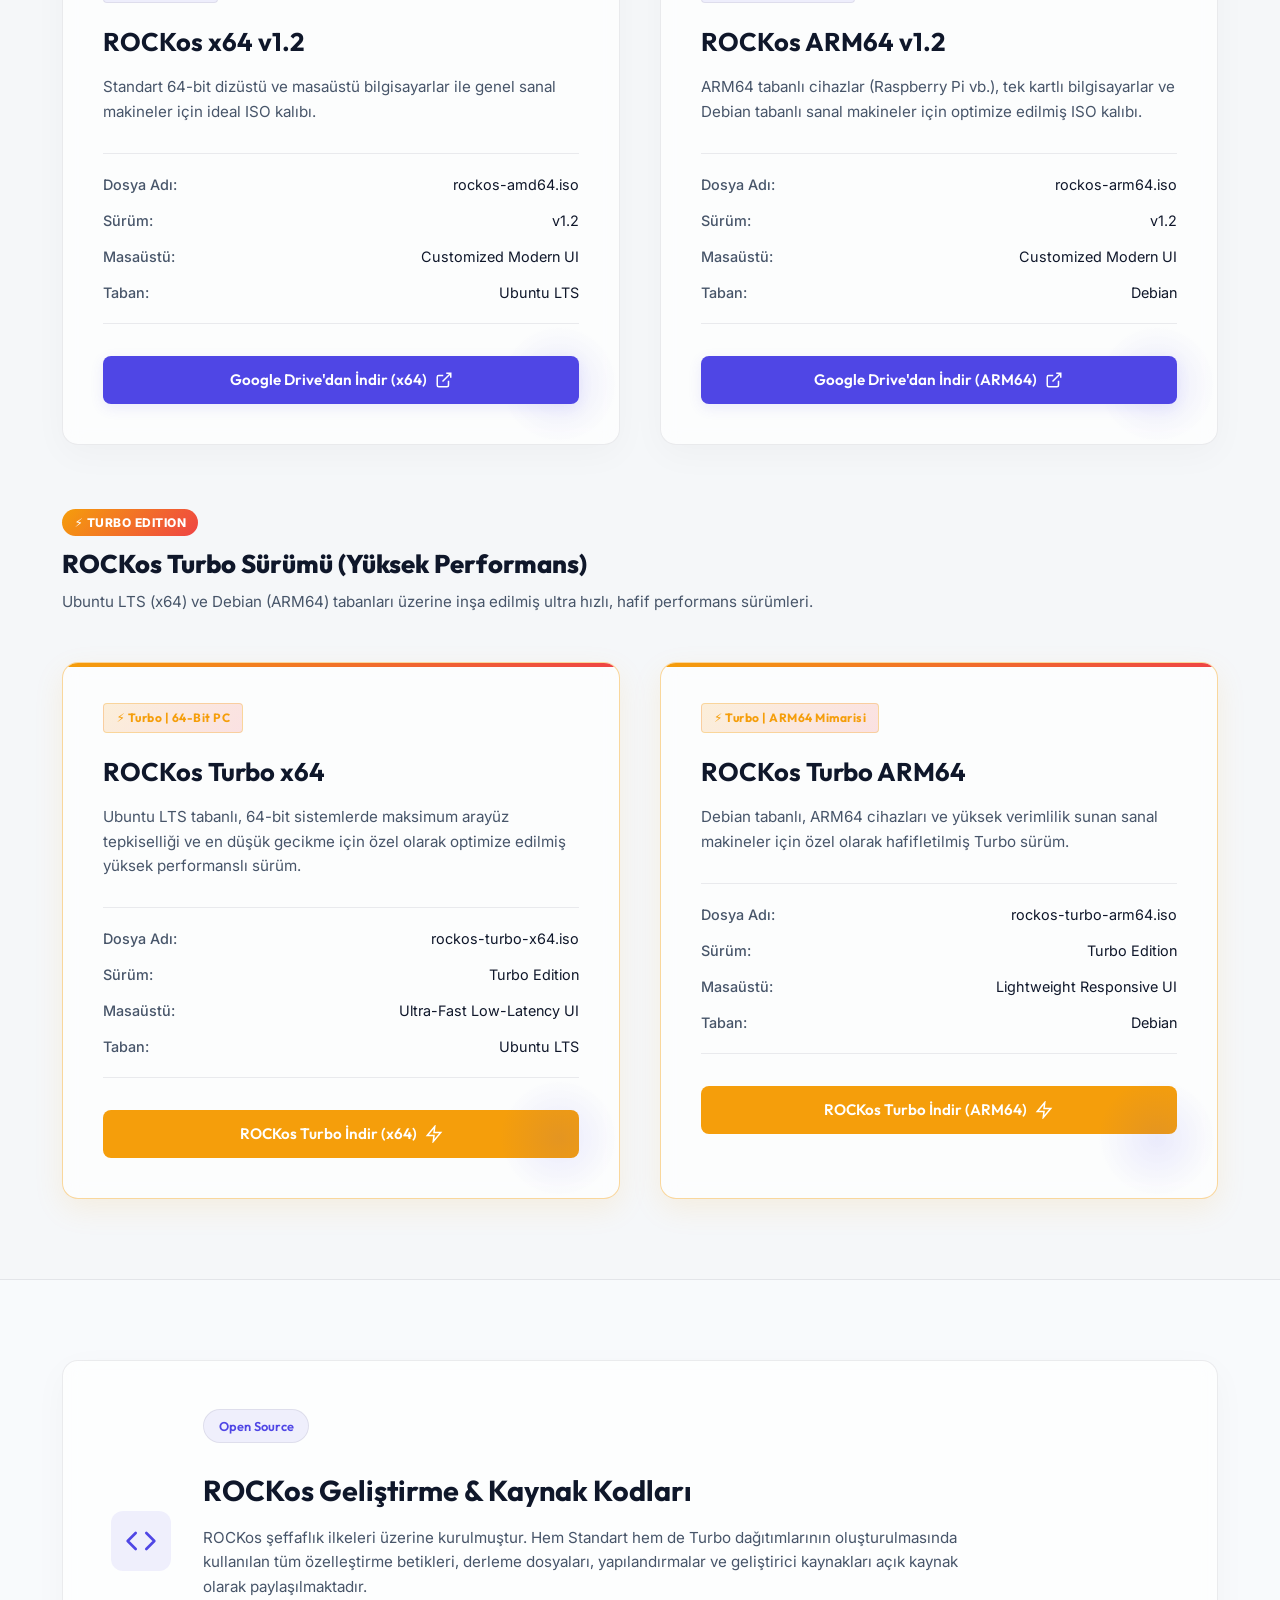
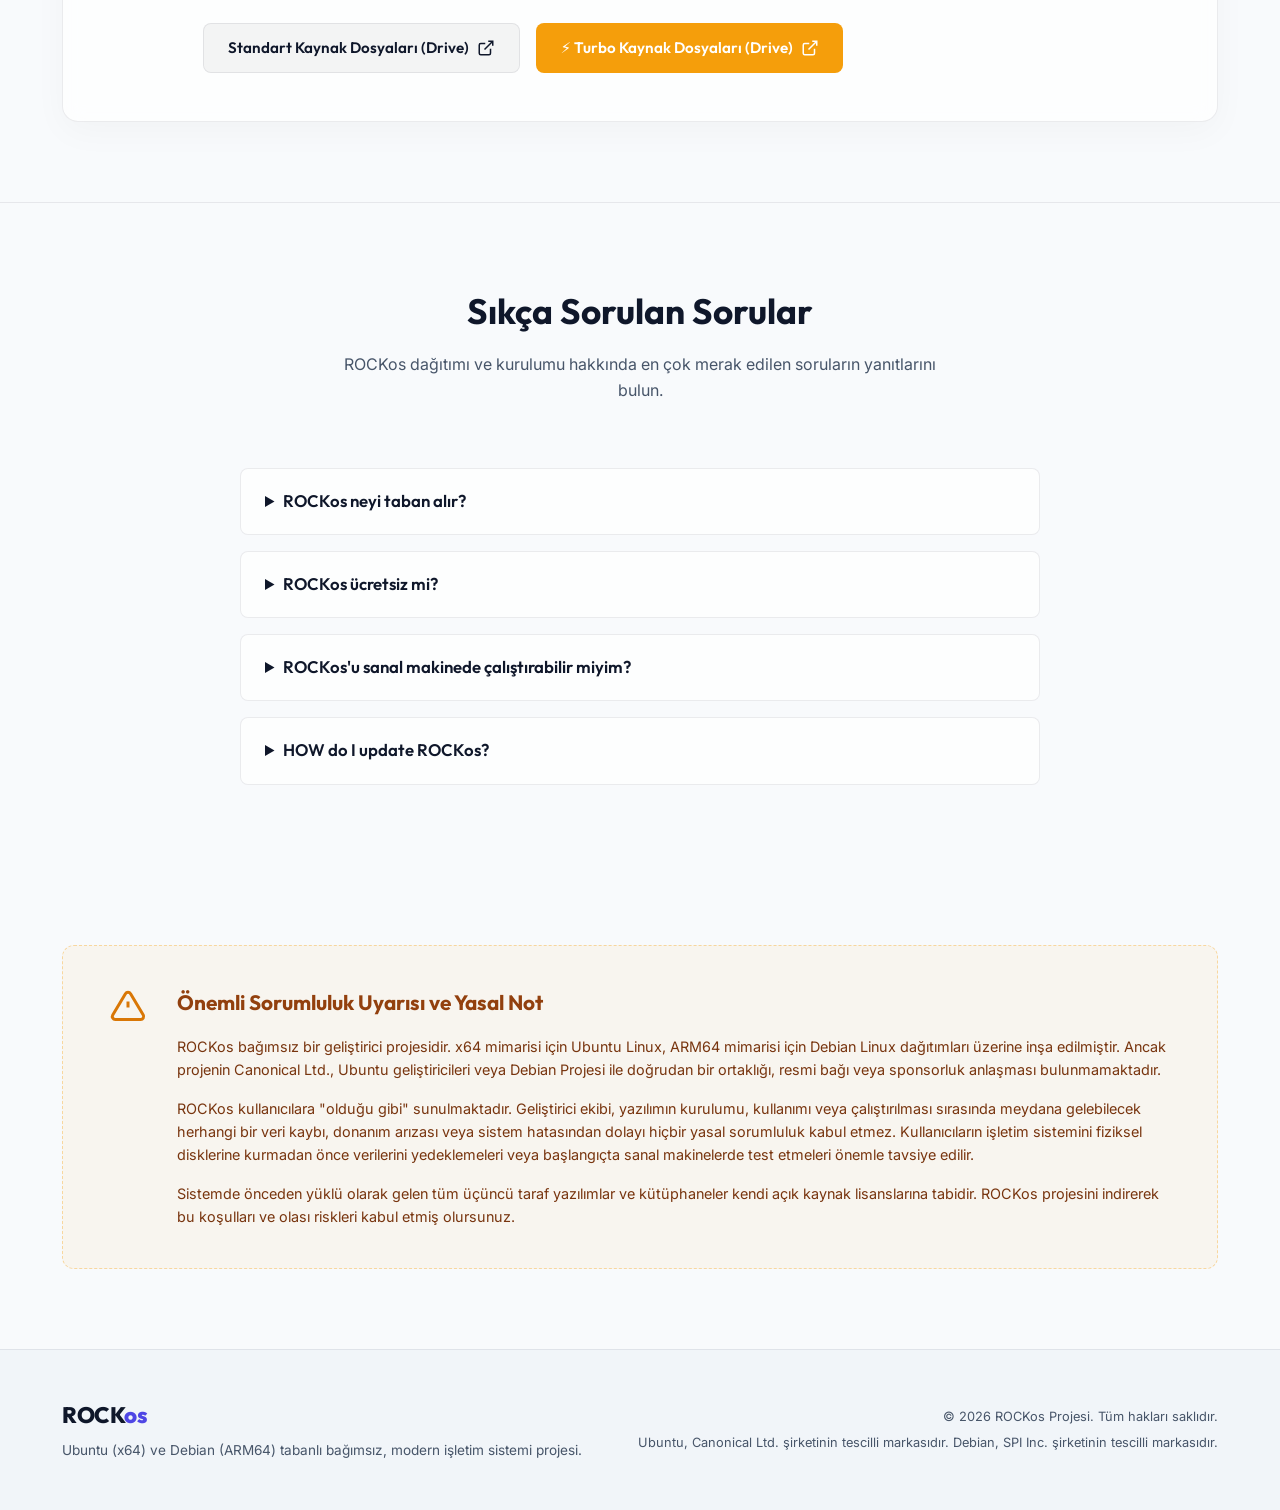
==== commit b88cf03f: "Add files via upload" ====
--- a/index.html
+++ b/index.html
@@ -371,11 +371,6 @@
                 <div class="section-header">
                     <h2 class="section-title" data-i18n="dl_title">Download ROCKos</h2>
                     <p class="section-description" data-i18n="dl_desc">Select the appropriate architecture for your device and start downloading for free. ISO files are hosted and downloaded directly from Google Drive.</p>
-                    <div style="margin-top: 1rem; display: inline-flex; align-items: center; gap: 0.5rem; background: light-dark(#f1f5f9, #0e1422); padding: 0.4rem 1.1rem; border-radius: 30px; border: 1px solid var(--border-color); font-size: 0.88rem; font-weight: 600; color: var(--accent);">
-                        <span>🔥</span>
-                        <span data-i18n="dl_total_counter">Total ISO Downloads:</span>
-                        <strong id="total-download-count" style="color: var(--text-primary); font-size: 1rem;">404+</strong>
-                    </div>
                 </div>
 
                 <!-- Standard Edition Header -->
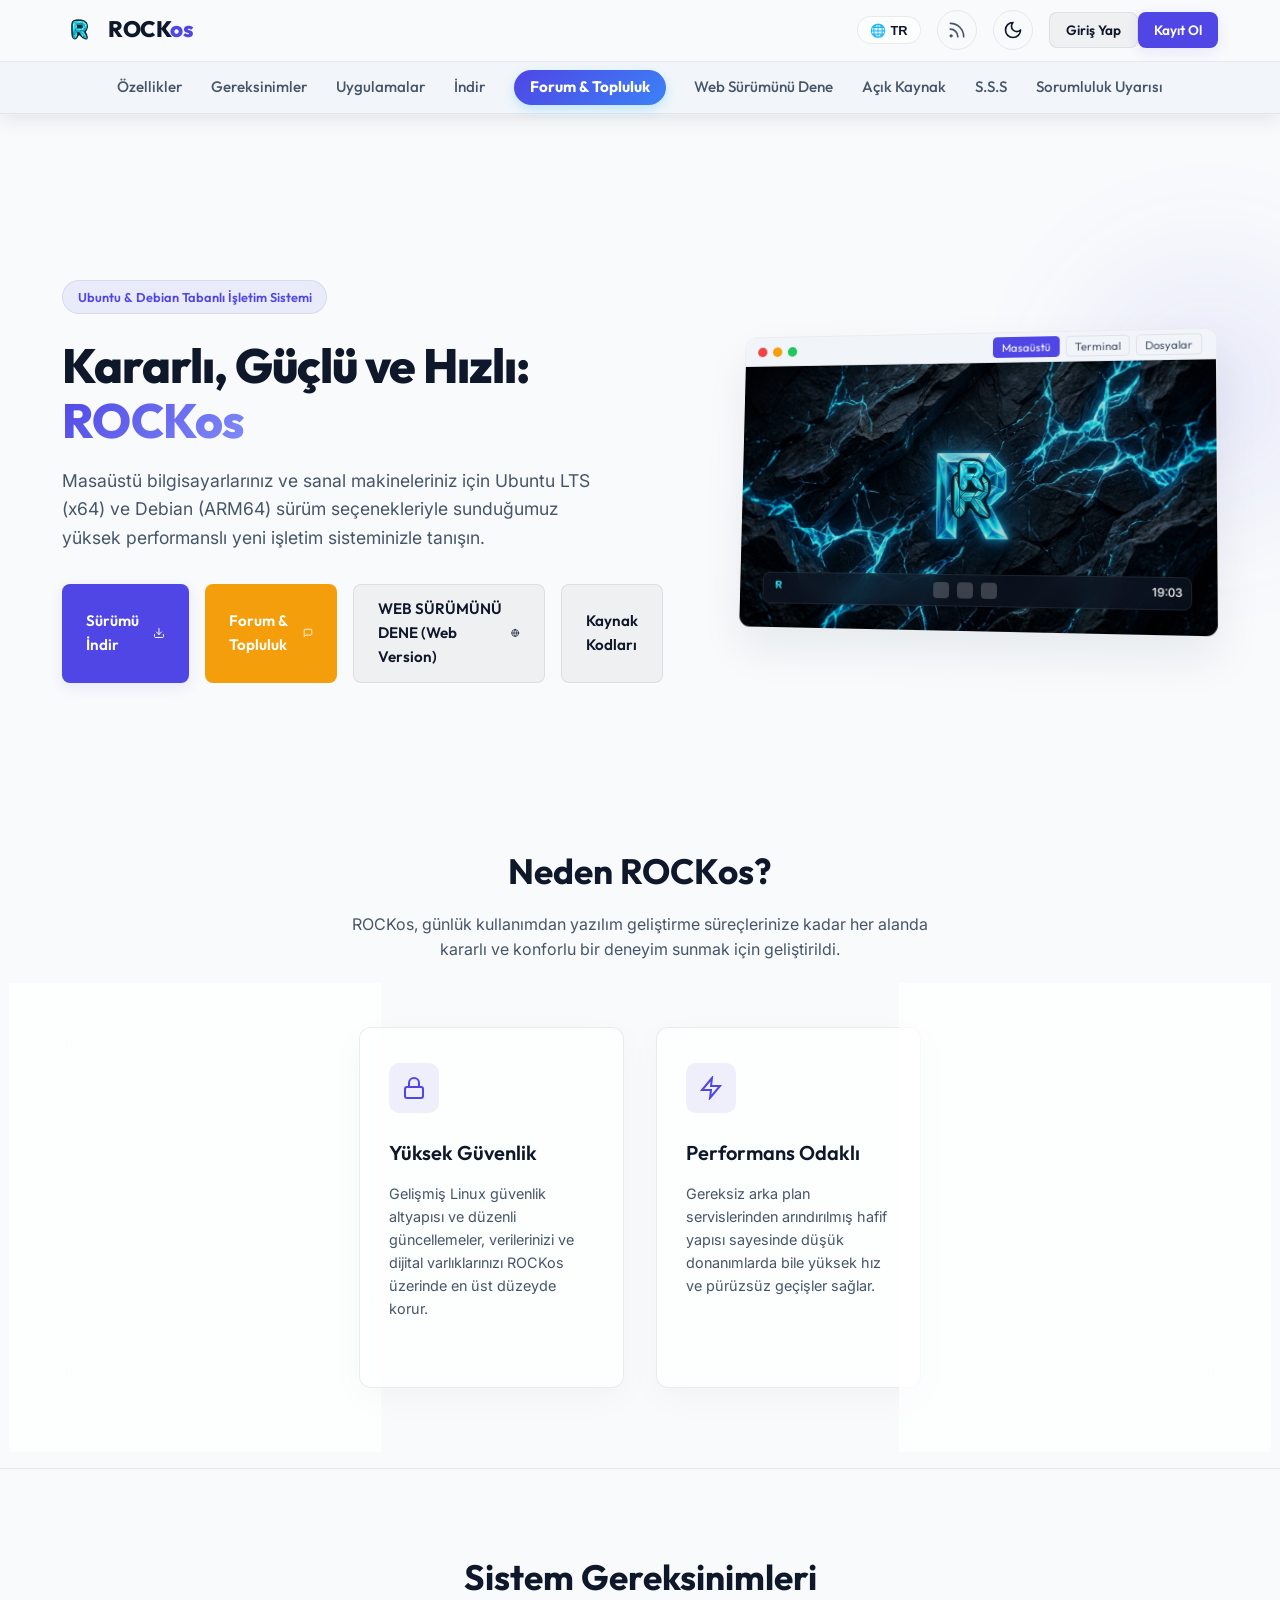
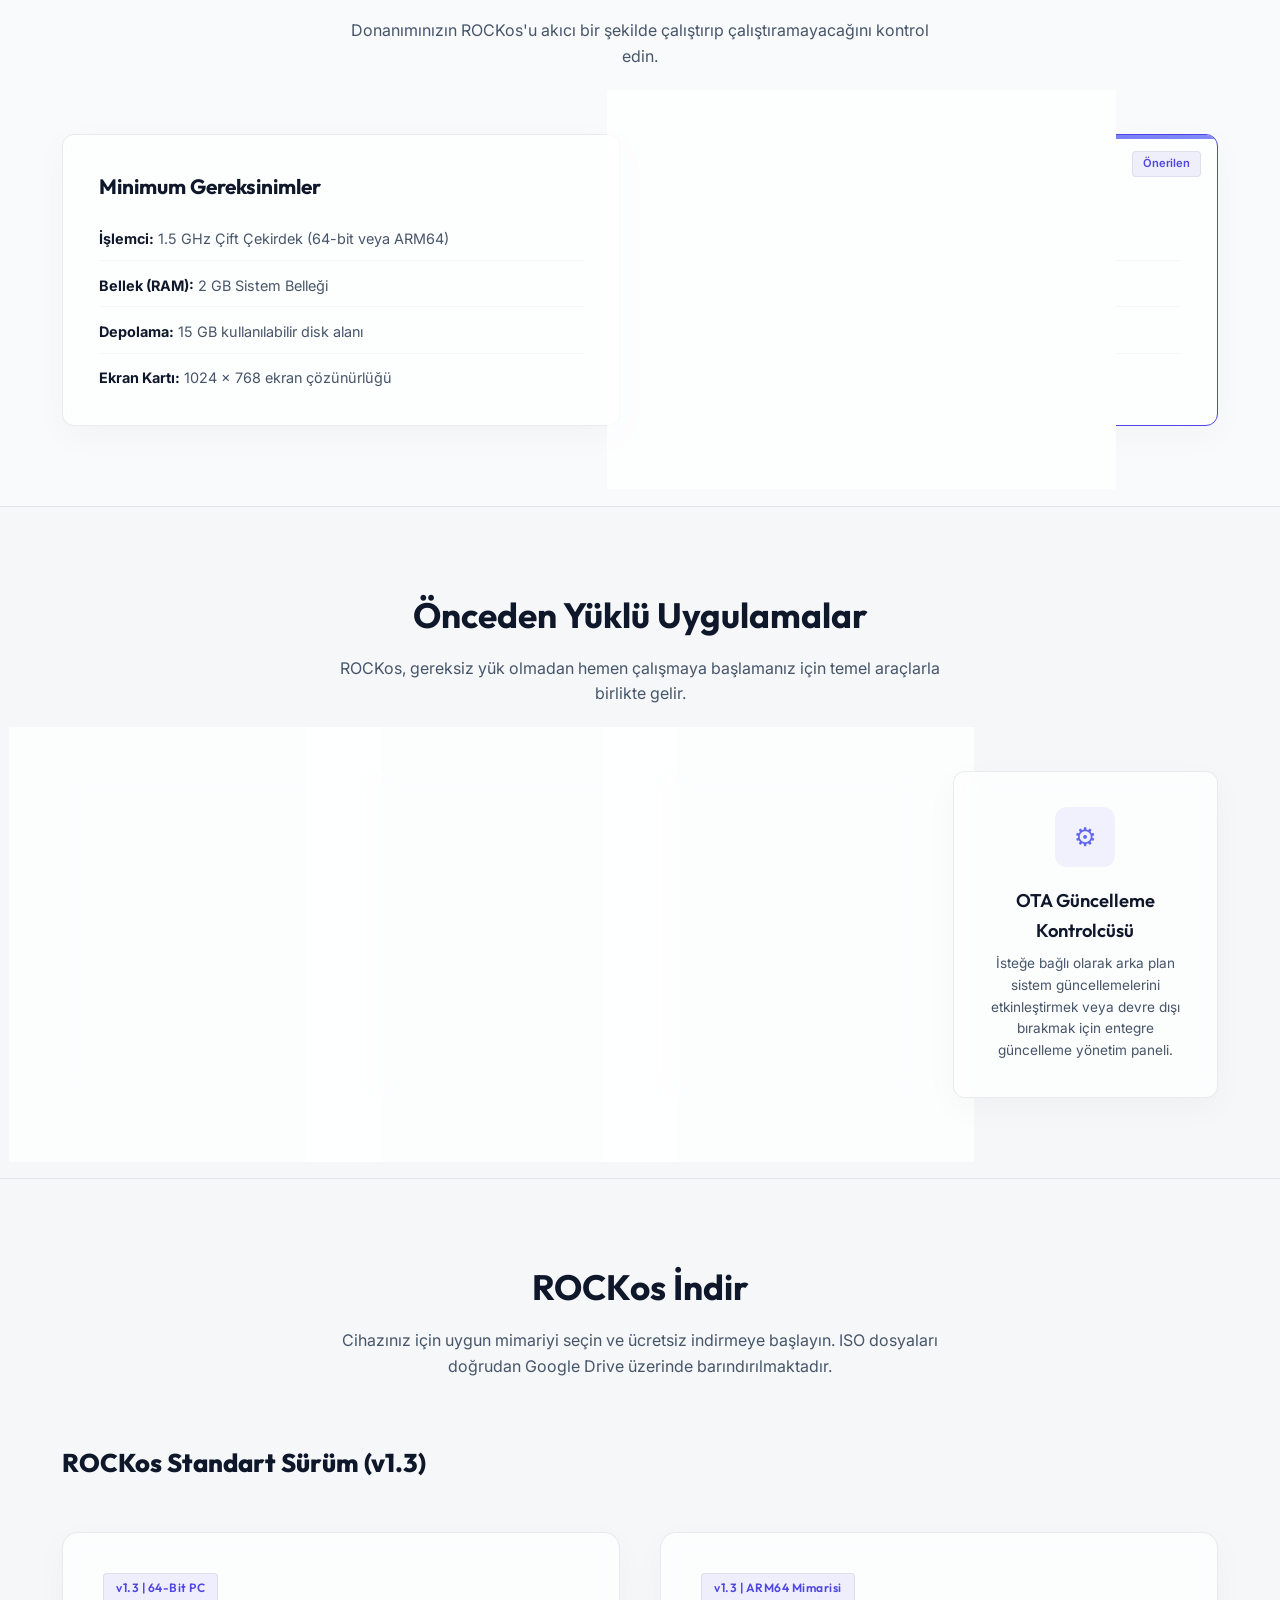
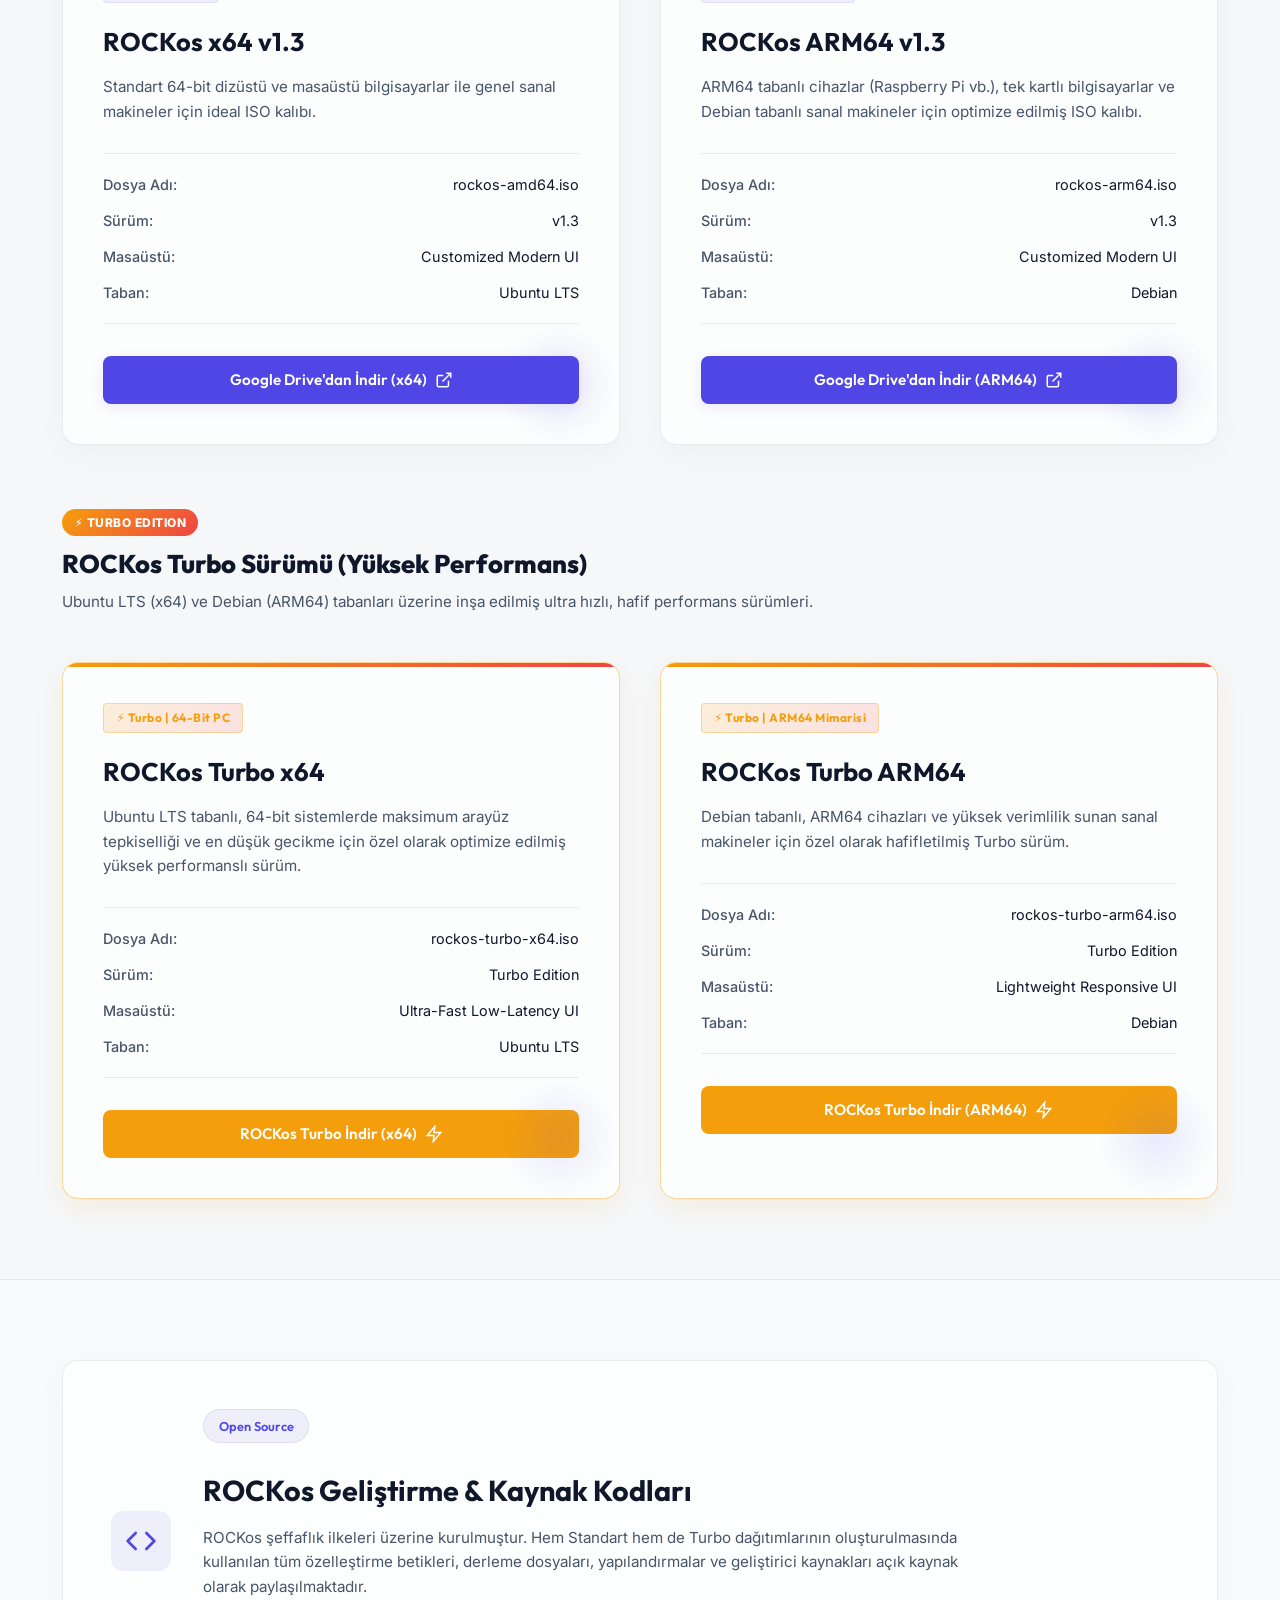
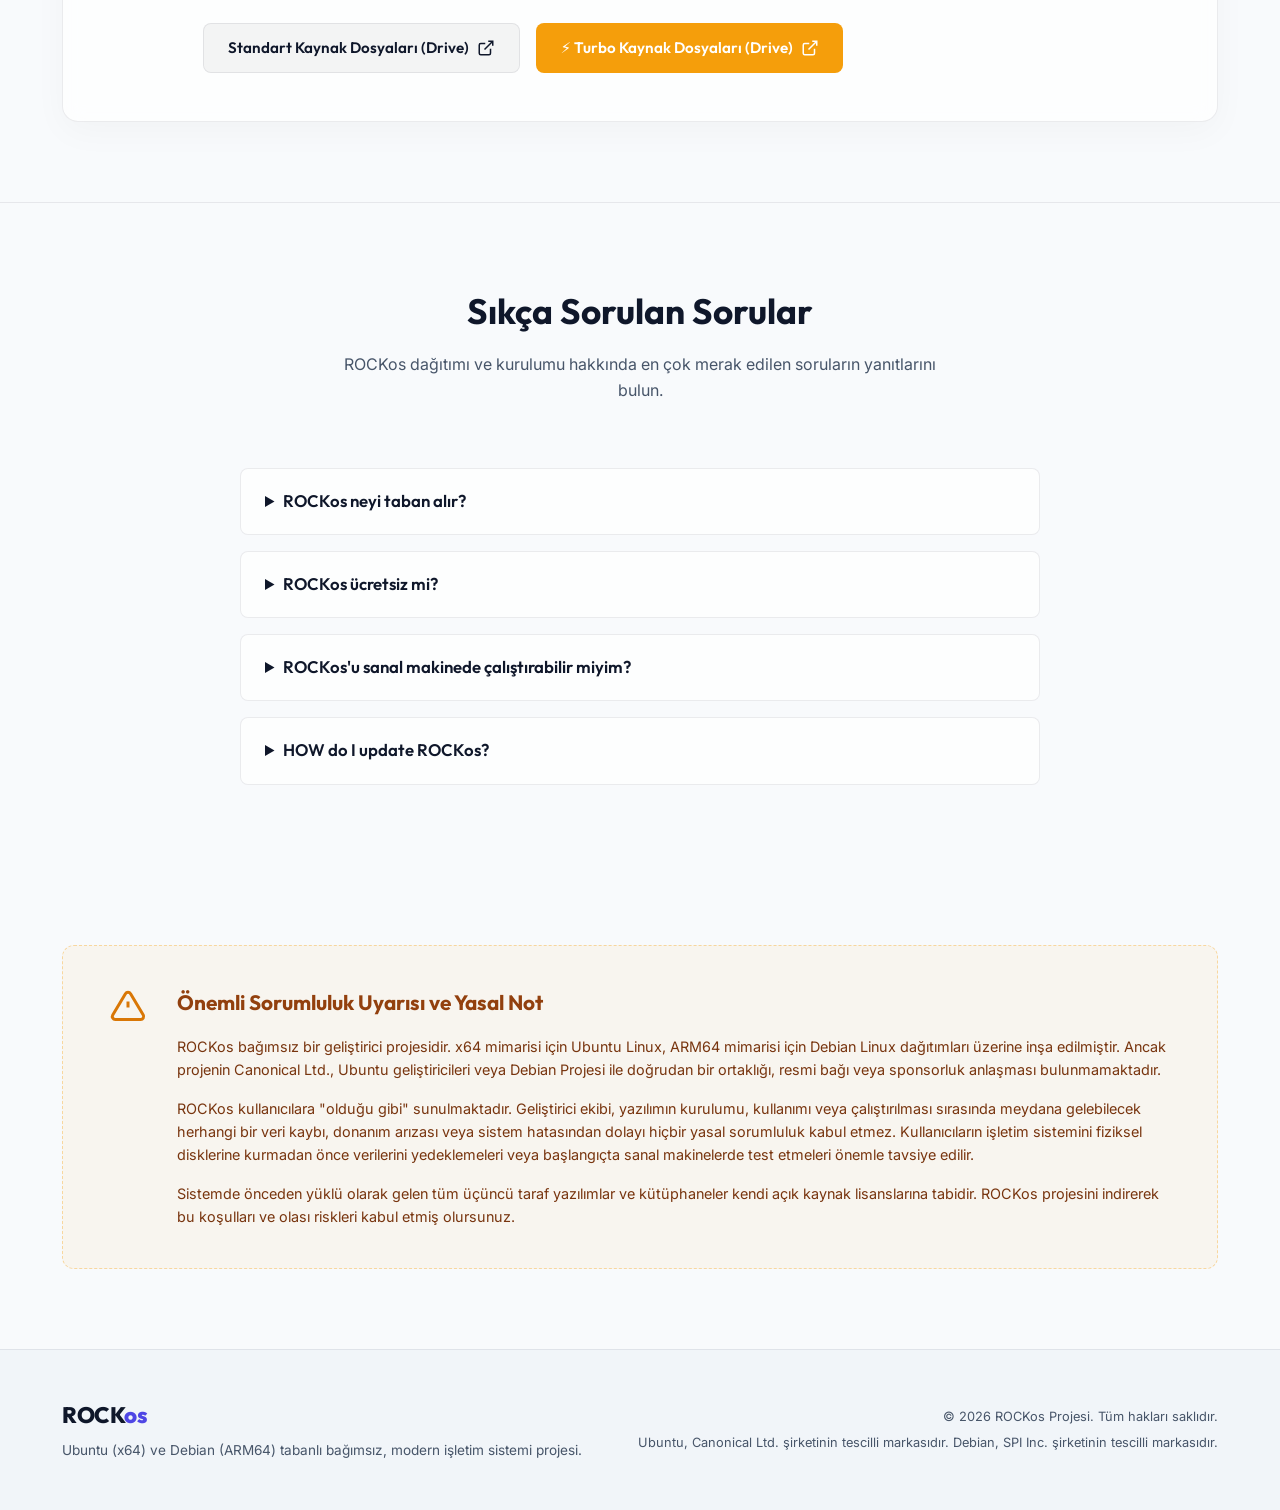
==== commit 9111a85f: "Add files via upload" ====
--- a/index.html
+++ b/index.html
@@ -196,7 +196,7 @@
                                 <div class="terminal-container">
                                     <div class="terminal-input-line"><span class="prompt">rockos@system:~$</span> <span class="typed-text">neofetch</span></div>
                                     <div class="terminal-output">
-                                        <p><span style="color:#38bdf8">OS:</span> ROCKos 1.2 (x64 / ARM64)</p>
+                                        <p><span style="color:#38bdf8">OS:</span> ROCKos 1.3 (x64 / ARM64)</p>
                                         <p><span style="color:#38bdf8">Kernel:</span> 6.8.0-generic</p>
                                         <p><span style="color:#38bdf8">Base:</span> Ubuntu LTS &amp; Debian</p>
                                         <p><span style="color:#38bdf8">Shell:</span> bash 5.2.21</p>
@@ -375,19 +375,19 @@
 
                 <!-- Standard Edition Header -->
                 <div class="download-edition-header">
-                    <h3 class="edition-title" data-i18n="dl_standard_header_title">ROCKos Standard Edition (v1.2)</h3>
+                    <h3 class="edition-title" data-i18n="dl_standard_header_title">ROCKos Standard Edition (v1.3)</h3>
                 </div>
 
                 <div class="download-grid">
                     <!-- Standard x64 Release -->
                     <div class="download-card">
-                        <div class="card-badge" data-i18n="dl_x64_badge">v1.2 | 64-Bit PC</div>
-                        <h3 class="download-card-title" data-i18n="dl_x64_title">ROCKos x64 v1.2</h3>
+                        <div class="card-badge" data-i18n="dl_x64_badge">v1.3 | 64-Bit PC</div>
+                        <h3 class="download-card-title" data-i18n="dl_x64_title">ROCKos x64 v1.3</h3>
                         <p class="download-card-desc" data-i18n="dl_x64_desc">Ideal ISO image for standard 64-bit laptops, desktops, and general-purpose virtual machines.</p>
                         
                         <ul class="download-details">
                             <li><strong data-i18n="dl_file_name">File Name:</strong> rockos-amd64.iso</li>
-                            <li><strong data-i18n="dl_version">Version:</strong> v1.2</li>
+                            <li><strong data-i18n="dl_version">Version:</strong> v1.3</li>
                             <li><strong data-i18n="dl_desktop_ui">Desktop:</strong> Customized Modern UI</li>
                             <li><strong data-i18n="dl_base">Base:</strong> Ubuntu LTS</li>
                         </ul>
@@ -402,13 +402,13 @@
 
                     <!-- Standard ARM64 Release -->
                     <div class="download-card">
-                        <div class="card-badge" data-i18n="dl_arm64_badge">v1.2 | ARM64 Architecture</div>
-                        <h3 class="download-card-title" data-i18n="dl_arm64_title">ROCKos ARM64 v1.2</h3>
+                        <div class="card-badge" data-i18n="dl_arm64_badge">v1.3 | ARM64 Architecture</div>
+                        <h3 class="download-card-title" data-i18n="dl_arm64_title">ROCKos ARM64 v1.3</h3>
                         <p class="download-card-desc" data-i18n="dl_arm64_desc">Optimized ISO image for ARM64-based devices (like Raspberry Pi), single-board computers, and virtual machines built on Debian.</p>
                         
                         <ul class="download-details">
                             <li><strong data-i18n="dl_file_name">File Name:</strong> rockos-arm64.iso</li>
-                            <li><strong data-i18n="dl_version">Version:</strong> v1.2</li>
+                            <li><strong data-i18n="dl_version">Version:</strong> v1.3</li>
                             <li><strong data-i18n="dl_desktop_ui">Desktop:</strong> Customized Modern UI</li>
                             <li><strong data-i18n="dl_base">Base:</strong> Debian</li>
                         </ul>
